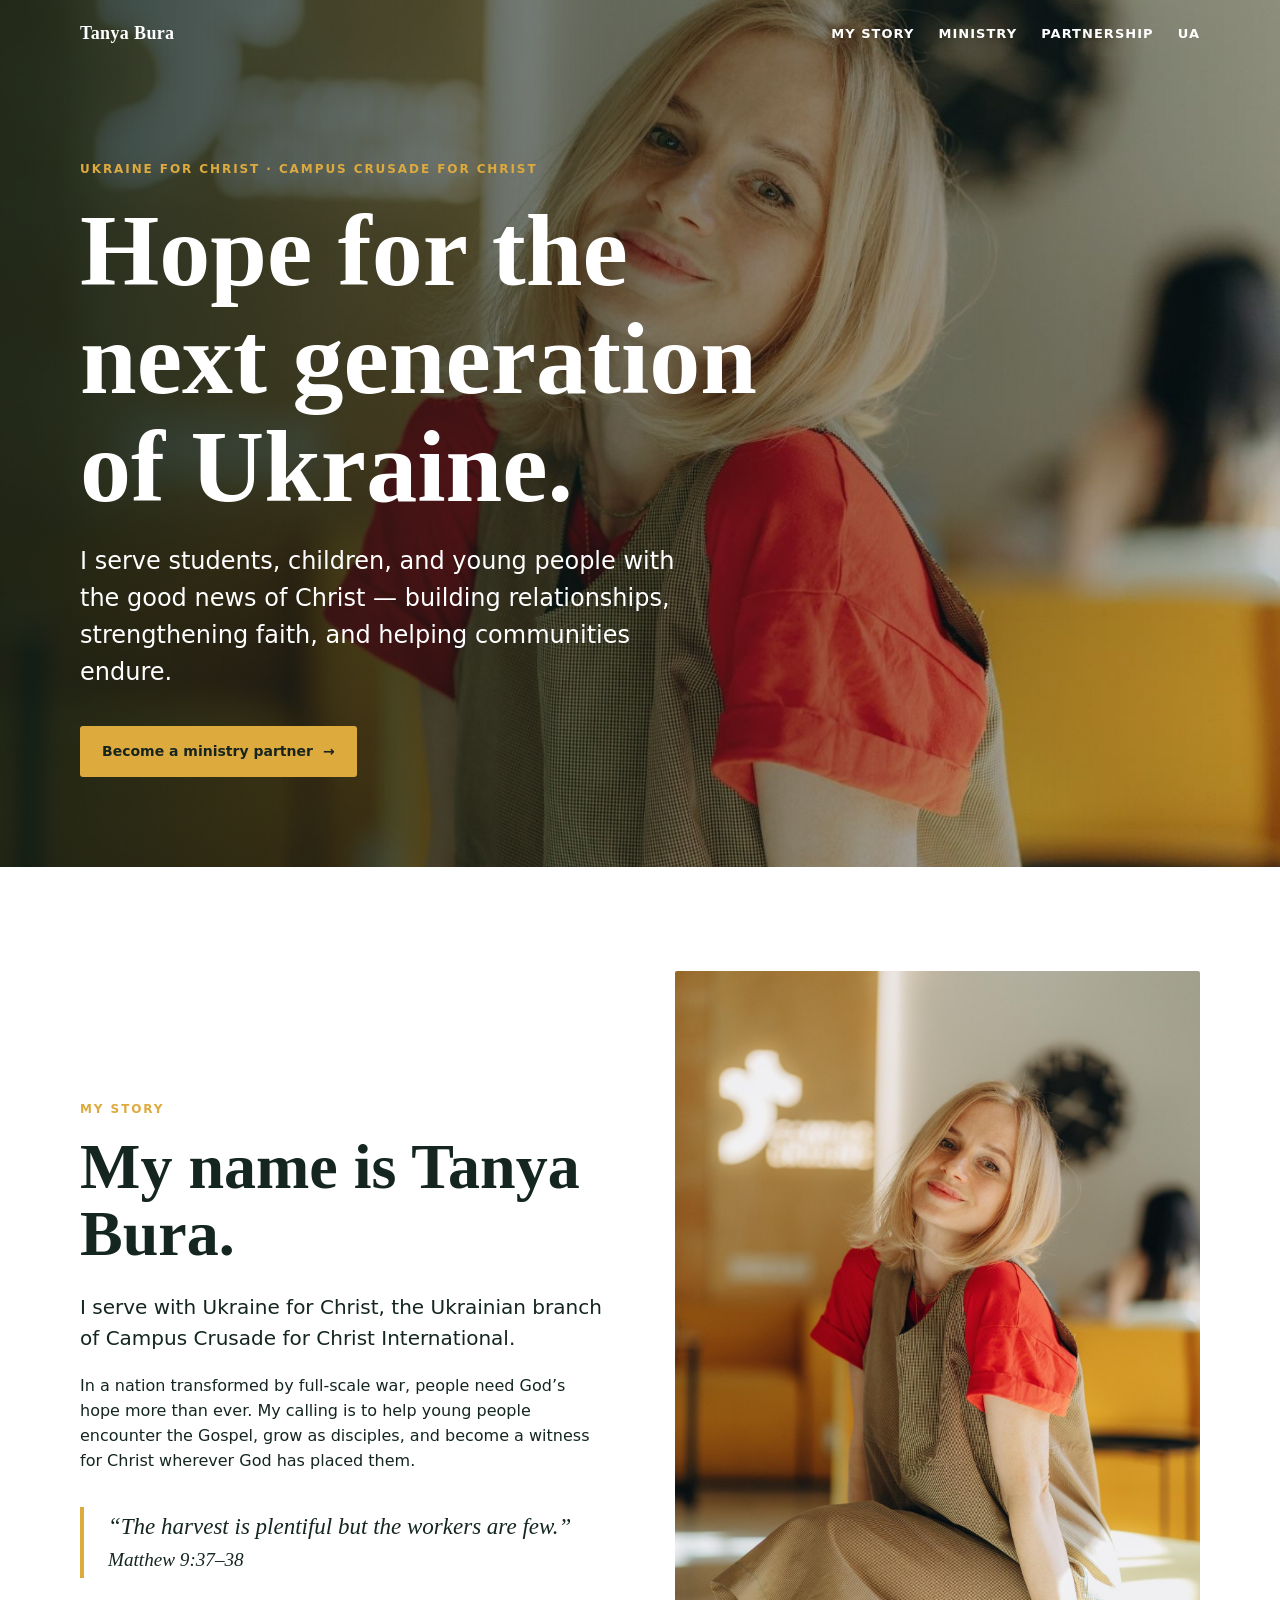
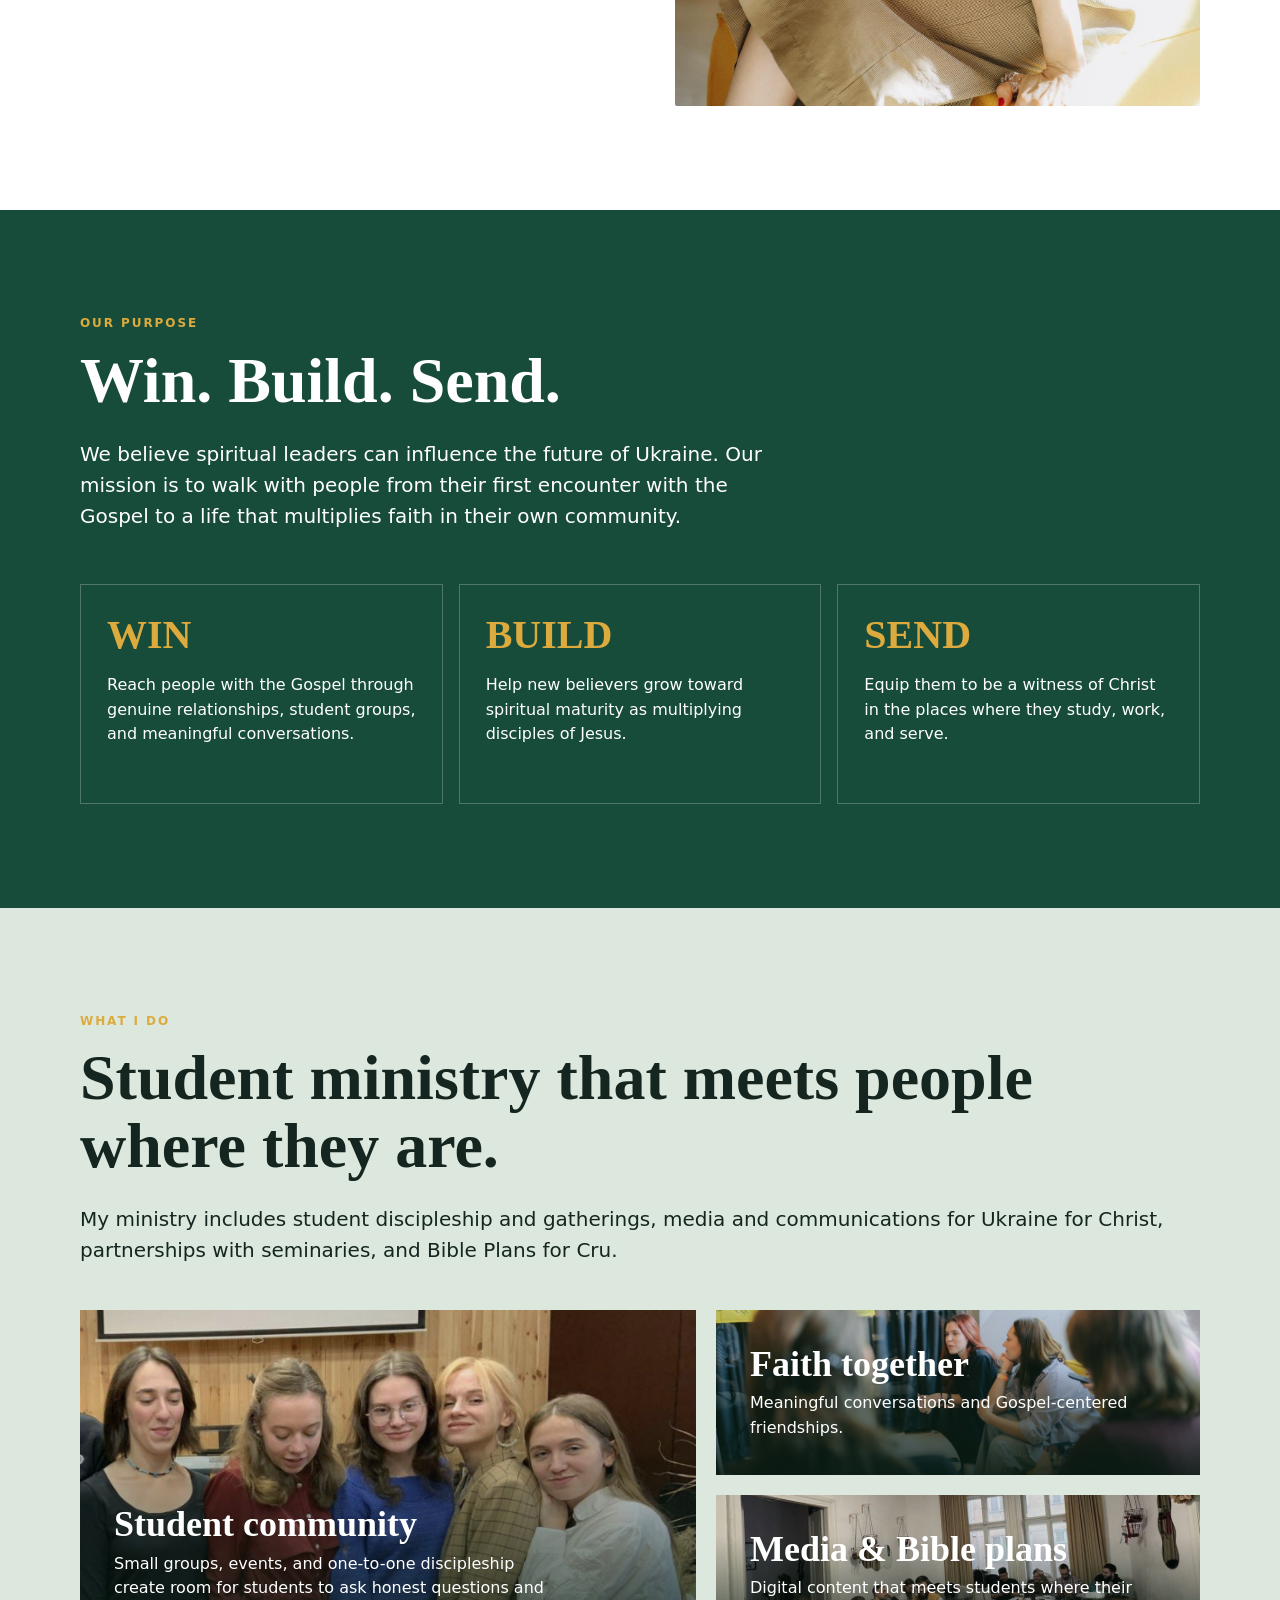
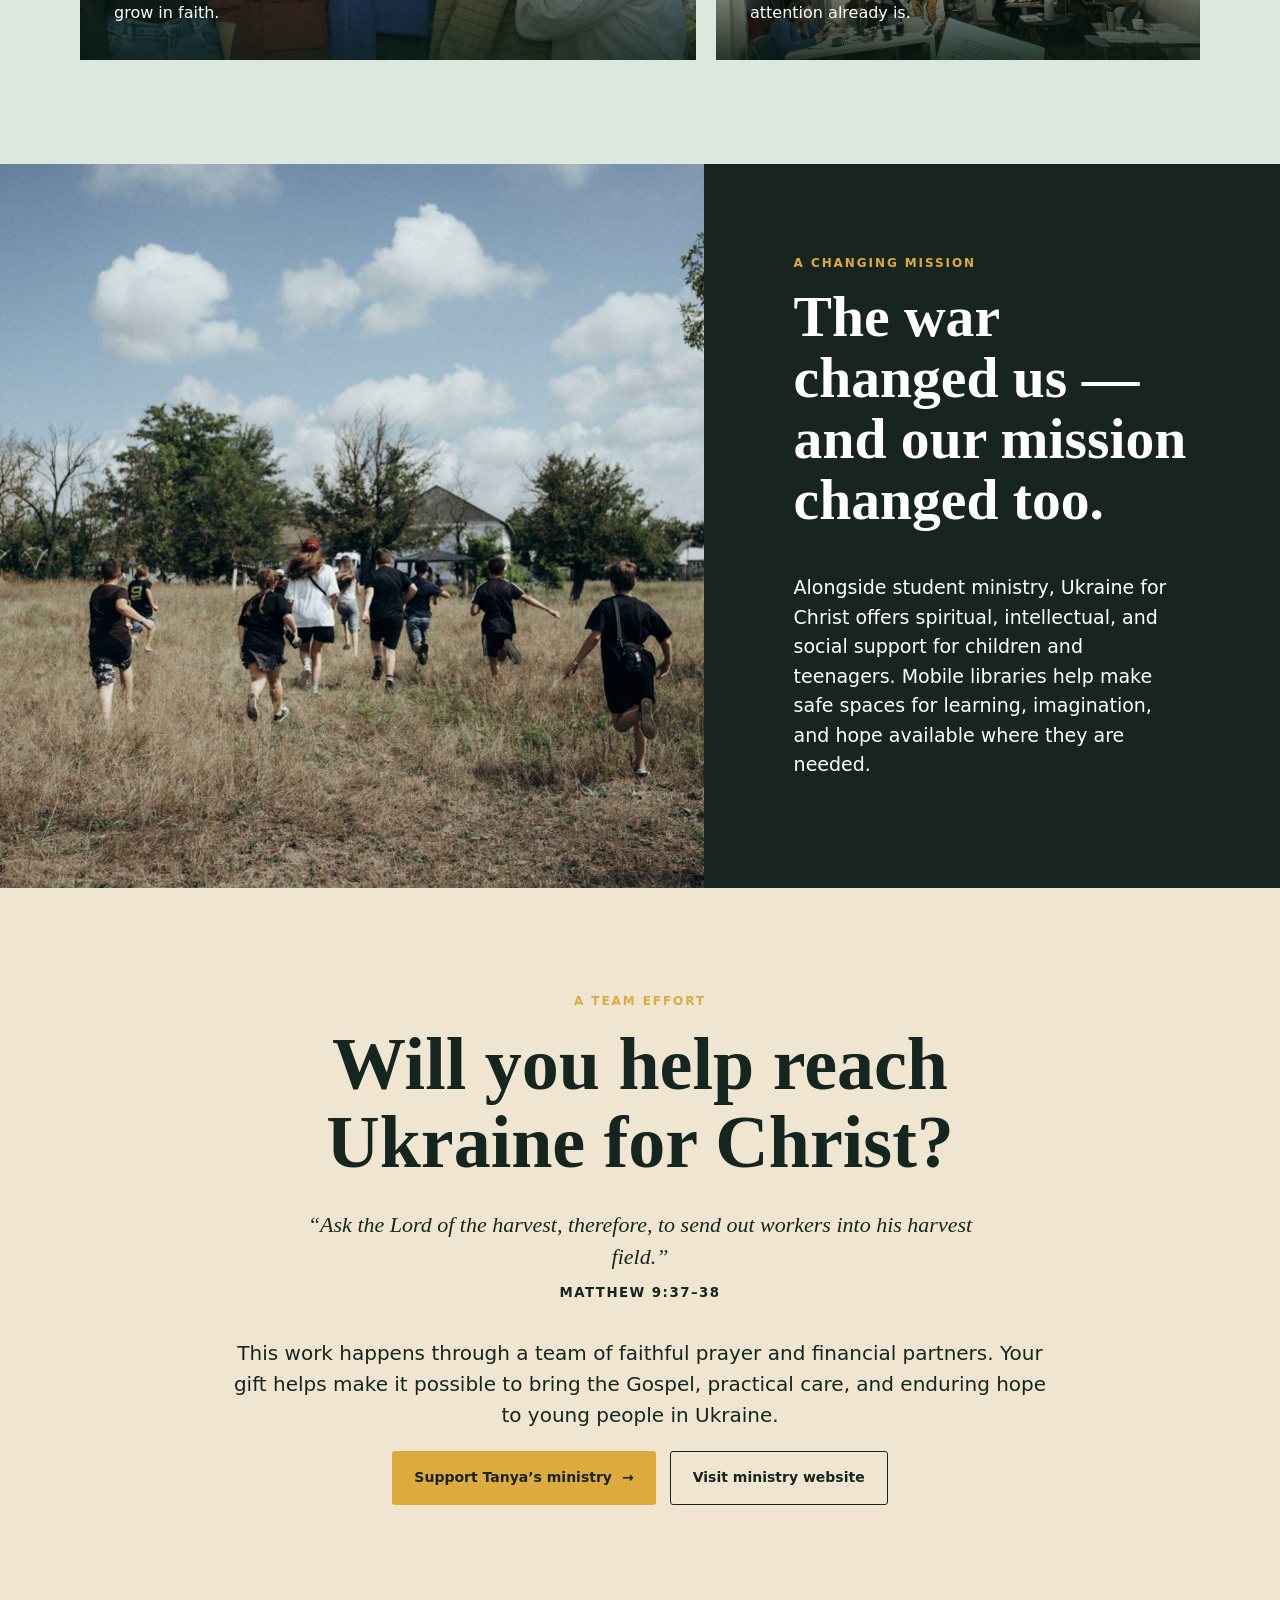
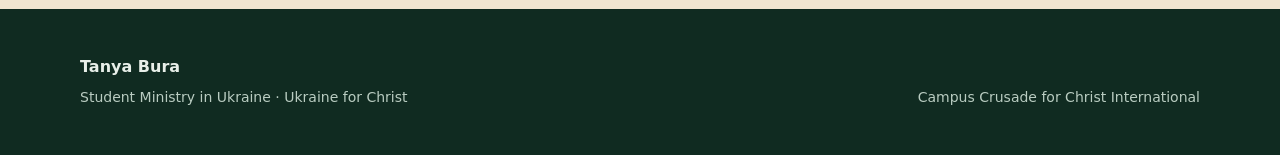
==== tanya-bura-support.html @ 04dde5a3 "Publish Tanya Bura ministry support page" ====
<!doctype html>
<html lang="en">
<head>
  <meta charset="utf-8">
  <meta name="viewport" content="width=device-width, initial-scale=1">
  <meta name="description" content="Support Tanya Bura and student ministry in Ukraine.">
  <title>Tanya Bura | Student Ministry in Ukraine</title>
  <style>
    :root { --ink:#14261f; --paper:#f8f6f0; --forest:#174c3a; --sage:#dce8dd; --gold:#ddaa3e; --warm:#f0e5d0; }
    * { box-sizing:border-box; } html { scroll-behavior:smooth; } body { margin:0; color:var(--ink); background:var(--paper); font-family:Inter, ui-sans-serif,system-ui,-apple-system,BlinkMacSystemFont,"Segoe UI",sans-serif; line-height:1.55; }
    a { color:inherit; } .wrap { width:min(1120px, calc(100% - 40px)); margin:auto; }
    nav { position:absolute; z-index:2; inset:0 0 auto; color:white; padding:24px 0; } nav .wrap { display:flex; justify-content:space-between; align-items:center; gap:24px; } .brand { font:700 18px/1.1 Georgia,serif; letter-spacing:.02em; text-decoration:none; } nav ul { display:flex; list-style:none; gap:24px; margin:0; padding:0; font-size:13px; font-weight:700; letter-spacing:.08em; } nav a { text-decoration:none; }
    .hero { min-height:720px; color:white; display:grid; align-items:end; position:relative; overflow:hidden; background:#173e31; } .hero:before { content:""; position:absolute; inset:0; background:linear-gradient(90deg,rgba(10,28,21,.82) 3%,rgba(10,28,21,.45) 53%,rgba(10,28,21,.12)),url('portrait.jpg') 69% 30%/cover no-repeat; transform:scale(1.02); } .hero .wrap { position:relative; padding:160px 0 90px; max-width:1120px; width:min(1120px, calc(100% - 40px)); } .eyebrow { color:var(--gold); font-size:12px; font-weight:800; letter-spacing:.16em; text-transform:uppercase; } h1,h2,h3 { font-family:Georgia,"Times New Roman",serif; line-height:1.06; margin:0; } h1 { font-size:clamp(54px,8vw,102px); max-width:760px; margin:18px 0 22px; } .hero p { font-size:clamp(18px,2vw,24px); max-width:600px; margin:0 0 34px; } .button { display:inline-flex; align-items:center; gap:10px; background:var(--gold); color:#18251f; padding:15px 22px; text-decoration:none; font-size:14px; font-weight:800; border-radius:3px; transition:.2s; } .button:hover { background:#f3c45b; transform:translateY(-2px); }
    section { padding:104px 0; } .intro { background:#fff; } .two-col { display:grid; grid-template-columns:1fr 1fr; gap:70px; align-items:center; } h2 { font-size:clamp(39px,5vw,64px); margin:14px 0 24px; } .lead { font-size:20px; } .portrait { width:100%; min-height:480px; object-fit:cover; object-position:center; border-radius:2px; } .quote { border-left:4px solid var(--gold); padding:4px 0 4px 24px; margin-top:34px; font:italic 23px/1.35 Georgia,serif; }
    .vision { color:white; background:var(--forest); } .vision .intro-copy { max-width:720px; font-size:20px; margin-bottom:52px; } .cards { display:grid; grid-template-columns:repeat(3,1fr); gap:16px; } .card { border:1px solid rgba(255,255,255,.24); padding:30px 26px; min-height:220px; } .card b { display:block; color:var(--gold); font:700 40px/1 Georgia,serif; margin-bottom:18px; } .card p { margin:0; }
    .ministry { background:var(--sage); } .tiles { display:grid; grid-template-columns:1.12fr .88fr; gap:20px; margin-top:44px; } .tile { position:relative; min-height:350px; overflow:hidden; background:#274e40; color:white; padding:34px; display:flex; align-items:end; } .tile:before { content:""; position:absolute; inset:0; background:linear-gradient(0deg,rgba(8,27,19,.83),rgba(8,27,19,.05) 75%),var(--photo) center/cover; transition:transform .45s; } .tile:hover:before { transform:scale(1.04); } .tile > div { position:relative; } .tile h3 { font-size:36px; margin-bottom:8px; } .tile p { margin:0; max-width:430px; } .tile.small { min-height:165px; } .side-tiles { display:grid; gap:20px; }
    .war { padding:0; background:#18251f; color:white; } .war-grid { display:grid; grid-template-columns:1.1fr .9fr; } .war img { width:100%; height:100%; min-height:450px; object-fit:cover; } .war .copy { padding:clamp(44px,7vw,104px); display:flex; flex-direction:column; justify-content:center; } .war h2 { font-size:clamp(36px,4.5vw,62px); } .war p { font-size:19px; }
    .partner { background:var(--warm); text-align:center; } .partner .content { max-width:820px; margin:auto; } .partner h2 { font-size:clamp(46px,6vw,74px); } .partner .verse { font:italic 22px/1.45 Georgia,serif; margin:28px auto 10px; max-width:710px; } .partner small { display:block; text-transform:uppercase; font-weight:800; letter-spacing:.11em; margin-bottom:34px; } .link-row { display:flex; gap:14px; justify-content:center; flex-wrap:wrap; } .button.outline { background:transparent; border:1px solid var(--ink); }
    footer { background:#102b21; color:#e8efe9; padding:46px 0; } footer .wrap { display:flex; justify-content:space-between; gap:20px; align-items:end; } footer p { margin:8px 0 0; font-size:14px; color:#b9ccc1; } footer a { color:white; }
    @media (max-width:760px) { nav ul { display:none; } .hero { min-height:670px; } .hero:before { background:linear-gradient(0deg,rgba(10,28,21,.88) 0%,rgba(10,28,21,.1) 75%),url('portrait.jpg') 65% 15%/cover; } .two-col,.war-grid { grid-template-columns:1fr; gap:36px; } .two-col .portrait { min-height:360px; order:-1; } .cards,.tiles { grid-template-columns:1fr; } .side-tiles { grid-template-columns:1fr 1fr; } section { padding:70px 0; } .war .copy { padding:70px 20px; } .war img { min-height:290px; } footer .wrap { display:block; } }
  </style>
</head>
<body>
  <nav><div class="wrap"><a class="brand" href="#top">Tanya Bura</a><ul><li><a href="#story">MY STORY</a></li><li><a href="#ministry">MINISTRY</a></li><li><a href="#partnership">PARTNERSHIP</a></li><li><a id="lang-toggle" href="?lang=uk">UA</a></li></ul></div></nav>
  <main id="top">
    <header class="hero"><div class="wrap"><div class="eyebrow">Ukraine for Christ · Campus Crusade for Christ</div><h1>Hope for the next generation of Ukraine.</h1><p>I serve students, children, and young people with the good news of Christ — building relationships, strengthening faith, and helping communities endure.</p><a class="button" href="#partnership">Become a ministry partner <span aria-hidden="true">→</span></a></div></header>

    <section class="intro" id="story"><div class="wrap two-col"><div><div class="eyebrow">My story</div><h2>My name is Tanya Bura.</h2><p class="lead">I serve with Ukraine for Christ, the Ukrainian branch of Campus Crusade for Christ International.</p><p>In a nation transformed by full-scale war, people need God’s hope more than ever. My calling is to help young people encounter the Gospel, grow as disciples, and become a witness for Christ wherever God has placed them.</p><div class="quote">“The harvest is plentiful but the workers are few.”<br><small>Matthew 9:37–38</small></div></div><img class="portrait" src="portrait.jpg" alt="Tanya Bura"></div></section>

    <section class="vision"><div class="wrap"><div class="eyebrow">Our purpose</div><h2>Win. Build. Send.</h2><p class="intro-copy">We believe spiritual leaders can influence the future of Ukraine. Our mission is to walk with people from their first encounter with the Gospel to a life that multiplies faith in their own community.</p><div class="cards"><article class="card"><b>WIN</b><p>Reach people with the Gospel through genuine relationships, student groups, and meaningful conversations.</p></article><article class="card"><b>BUILD</b><p>Help new believers grow toward spiritual maturity as multiplying disciples of Jesus.</p></article><article class="card"><b>SEND</b><p>Equip them to be a witness of Christ in the places where they study, work, and serve.</p></article></div></div></section>

    <section class="ministry" id="ministry"><div class="wrap"><div class="eyebrow">What I do</div><h2>Student ministry that meets people where they are.</h2><p class="lead">My ministry includes student discipleship and gatherings, media and communications for Ukraine for Christ, partnerships with seminaries, and Bible Plans for Cru.</p><div class="tiles"><article class="tile" style="--photo:url('students.jpg')"><div><h3>Student community</h3><p>Small groups, events, and one-to-one discipleship create room for students to ask honest questions and grow in faith.</p></div></article><div class="side-tiles"><article class="tile small" style="--photo:url('groups.jpg')"><div><h3>Faith together</h3><p>Meaningful conversations and Gospel-centered friendships.</p></div></article><article class="tile small" style="--photo:url('media.jpg')"><div><h3>Media &amp; Bible plans</h3><p>Digital content that meets students where their attention already is.</p></div></article></div></div></div></section>

    <section class="war"><div class="war-grid"><img src="children.jpg" alt="Children taking part in a ministry activity"><div class="copy"><div class="eyebrow">A changing mission</div><h2>The war changed us — and our mission changed too.</h2><p>Alongside student ministry, Ukraine for Christ offers spiritual, intellectual, and social support for children and teenagers. Mobile libraries help make safe spaces for learning, imagination, and hope available where they are needed.</p></div></div></section>

    <section class="partner" id="partnership"><div class="wrap content"><div class="eyebrow">A team effort</div><h2>Will you help reach Ukraine for Christ?</h2><p class="verse">“Ask the Lord of the harvest, therefore, to send out workers into his harvest field.”</p><small>Matthew 9:37–38</small><p class="lead">This work happens through a team of faithful prayer and financial partners. Your gift helps make it possible to bring the Gospel, practical care, and enduring hope to young people in Ukraine.</p><div class="link-row"><a class="button" href="https://give.cru.org/0894319" target="_blank" rel="noopener">Support Tanya’s ministry <span aria-hidden="true">→</span></a><a class="button outline" href="https://sites.google.com/view/tb-student-ministry" target="_blank" rel="noopener">Visit ministry website</a></div></div></section>
  </main>
  <footer><div class="wrap"><div><strong>Tanya Bura</strong><p>Student Ministry in Ukraine · Ukraine for Christ</p></div><p>Campus Crusade for Christ International</p></div></footer>
  <script>
    (() => {
      if (new URLSearchParams(location.search).get('lang') !== 'uk') return;
      document.documentElement.lang = 'uk';
      document.title = 'Таня Бура | Студентське служіння в Україні';
      document.querySelector('meta[name="description"]').content = 'Підтримайте служіння Тані Бури серед студентів в Україні.';
      document.getElementById('lang-toggle').textContent = 'EN';
      document.getElementById('lang-toggle').href = location.pathname;
      const t = new Map([
        ['MY STORY','МІЙ ШЛЯХ'], ['MINISTRY','СЛУЖІННЯ'], ['PARTNERSHIP','ПАРТНЕРСТВО'],
        ['UKRAINE FOR CHRIST · CAMPUS CRUSADE FOR CHRIST','УКРАЇНА ДЛЯ ХРИСТА · CAMPUS CRUSADE FOR CHRIST'],
        ['Hope for the next generation of Ukraine.','Надія для нового покоління України.'],
        ['I serve students, children, and young people with the good news of Christ — building relationships, strengthening faith, and helping communities endure.','Я служу студентам, дітям і молоді, несучи Добру Новину Христа — будую стосунки, зміцнюю віру та допомагаю громадам вистояти.'],
        ['Become a ministry partner','Стати партнером служіння'], ['My name is Tanya Bura.','Мене звати Таня Бура.'],
        ['I serve with Ukraine for Christ, the Ukrainian branch of Campus Crusade for Christ International.','Я служу в місії «Україна для Христа» — українському представництві Campus Crusade for Christ International.'],
        ['In a nation transformed by full-scale war, people need God’s hope more than ever. My calling is to help young people encounter the Gospel, grow as disciples, and become a witness for Christ wherever God has placed them.','У країні, яку змінила повномасштабна війна, люди як ніколи потребують Божої надії. Моє покликання — допомагати молодим людям зустрітися з Євангелієм, зростати як учням Христа й бути Його свідками там, куди їх поставив Бог.'],
        ['“The harvest is plentiful but the workers are few.”','«Жниво справді велике, а робітників мало».'], ['Matthew 9:37–38','Матвія 9:37–38'],
        ['Our purpose','НАША МЕТА'], ['Win. Build. Send.','Завойовувати. Будувати. Посилати.'],
        ['We believe spiritual leaders can influence the future of Ukraine. Our mission is to walk with people from their first encounter with the Gospel to a life that multiplies faith in their own community.','Ми віримо, що духовні лідери здатні впливати на майбутнє України. Наша місія — іти поруч із людьми від їхньої першої зустрічі з Євангелієм до життя, що примножує віру у власній спільноті.'],
        ['Reach people with the Gospel through genuine relationships, student groups, and meaningful conversations.','Доносити Євангеліє через щирі стосунки, студентські групи та важливі розмови.'],
        ['Help new believers grow toward spiritual maturity as multiplying disciples of Jesus.','Допомагати новим віруючим зростати до духовної зрілості як учням Ісуса, які примножують учнів.'],
        ['Equip them to be a witness of Christ in the places where they study, work, and serve.','Споряджати їх бути свідками Христа там, де вони навчаються, працюють і служать.'],
        ['What I do','ЩО Я РОБЛЮ'], ['Student ministry that meets people where they are.','Студентське служіння, що йде назустріч людям там, де вони є.'],
        ['My ministry includes student discipleship and gatherings, media and communications for Ukraine for Christ, partnerships with seminaries, and Bible Plans for Cru.','Моє служіння охоплює учнівство та зустрічі зі студентами, медіа й комунікації для «України для Христа», партнерство із семінаріями та біблійні плани Cru.'],
        ['Student community','Студентська спільнота'], ['Small groups, events, and one-to-one discipleship create room for students to ask honest questions and grow in faith.','Малі групи, події та особисте учнівство дають студентам простір ставити чесні запитання й зростати у вірі.'],
        ['Faith together','Віра разом'], ['Meaningful conversations and Gospel-centered friendships.','Змістовні розмови й дружба, в центрі якої Євангеліє.'],
        ['Media & Bible plans','Медіа та біблійні плани'], ['Digital content that meets students where their attention already is.','Цифровий контент, який зустрічає студентів там, де вже є їхня увага.'],
        ['A changing mission','МІСІЯ, ЯКА ЗМІНЮЄТЬСЯ'], ['The war changed us — and our mission changed too.','Війна змінила нас — і змінила нашу місію.'],
        ['Alongside student ministry, Ukraine for Christ offers spiritual, intellectual, and social support for children and teenagers. Mobile libraries help make safe spaces for learning, imagination, and hope available where they are needed.','Поряд зі студентським служінням «Україна для Христа» надає духовну, інтелектуальну й соціальну підтримку дітям та підліткам. Мобільні бібліотеки створюють безпечний простір для навчання, уяви й надії там, де він найбільше потрібен.'],
        ['A team effort','СПІЛЬНА СПРАВА'], ['Will you help reach Ukraine for Christ?','Чи допоможете ви досягати України для Христа?'],
        ['“Ask the Lord of the harvest, therefore, to send out workers into his harvest field.”','«Тож благайте Господаря жнива, щоб на жниво Своє Він робітників вислав».'], ['MATTHEW 9:37–38','МАТВІЯ 9:37–38'],
        ['This work happens through a team of faithful prayer and financial partners. Your gift helps make it possible to bring the Gospel, practical care, and enduring hope to young people in Ukraine.','Це служіння можливе завдяки команді вірних молитовних та фінансових партнерів. Ваша пожертва допомагає нести Євангеліє, практичну турботу й незгасну надію молодим людям в Україні.'],
        ['Support Tanya’s ministry','Підтримати служіння Тані'], ['Visit ministry website','Відвідати сайт служіння'],
        ['Student Ministry in Ukraine · Ukraine for Christ','Студентське служіння в Україні · Україна для Христа']
      ]);
      const walker = document.createTreeWalker(document.body, NodeFilter.SHOW_TEXT);
      const nodes = []; while (walker.nextNode()) nodes.push(walker.currentNode);
      nodes.forEach(node => { const value = node.nodeValue.trim(); if (t.has(value)) node.nodeValue = node.nodeValue.replace(value, t.get(value)); });
      document.querySelectorAll('img[alt="Tanya Bura"]').forEach(img => img.alt = 'Таня Бура');
      document.querySelectorAll('img[alt="Children taking part in a ministry activity"]').forEach(img => img.alt = 'Діти беруть участь у служінні');
    })();
  </script>
</body>
</html>
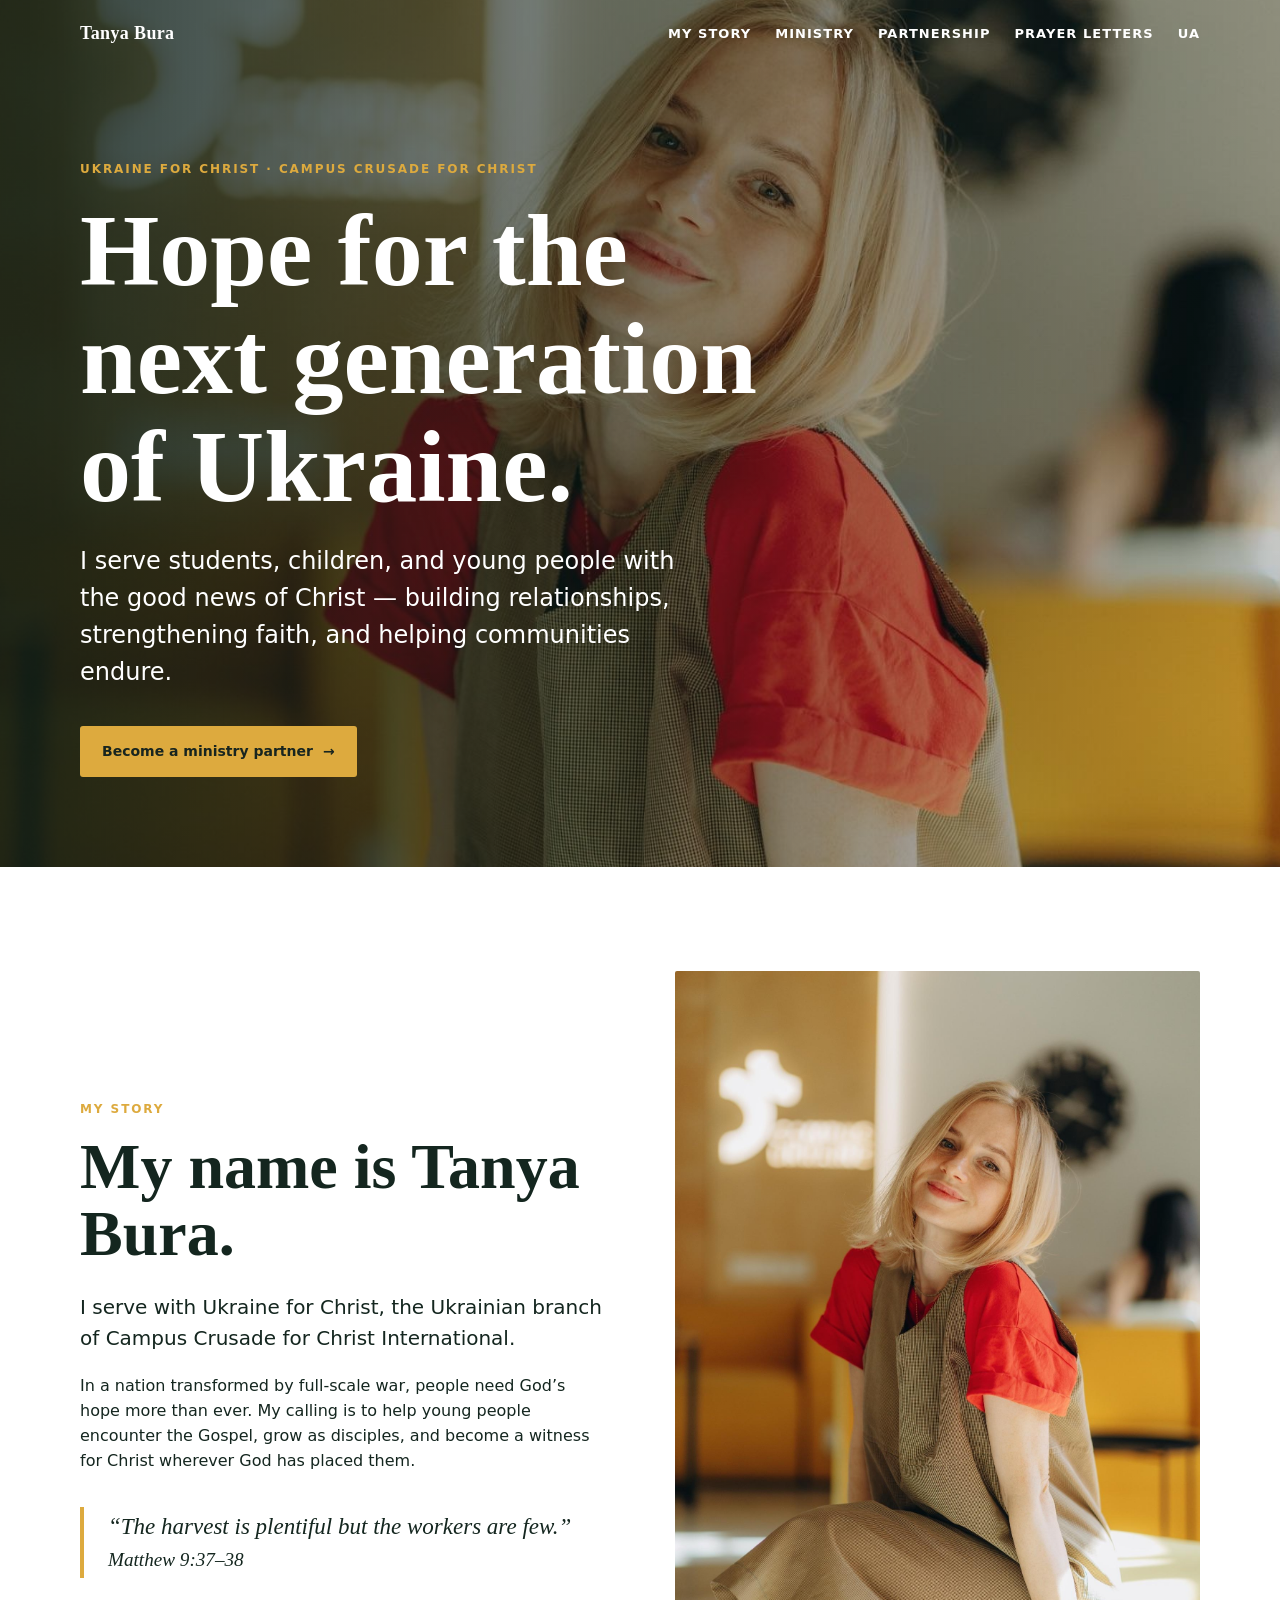
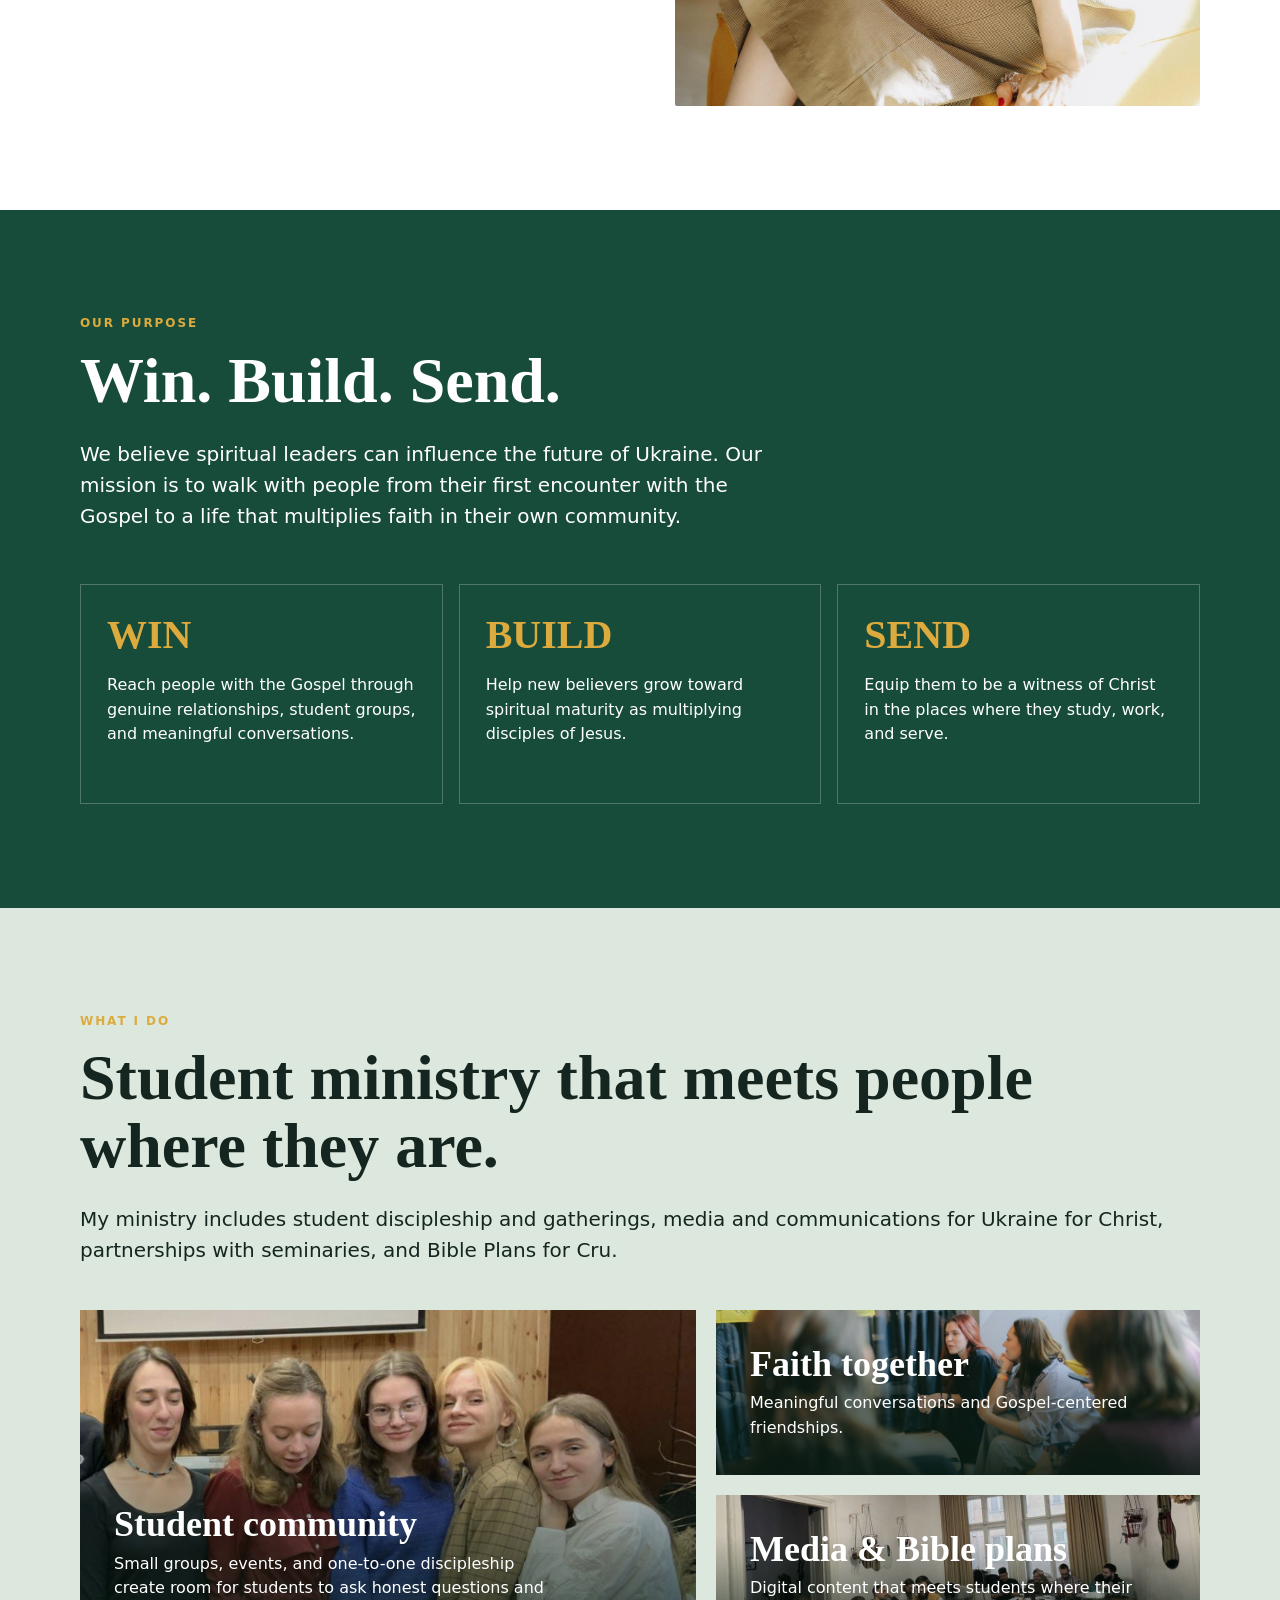
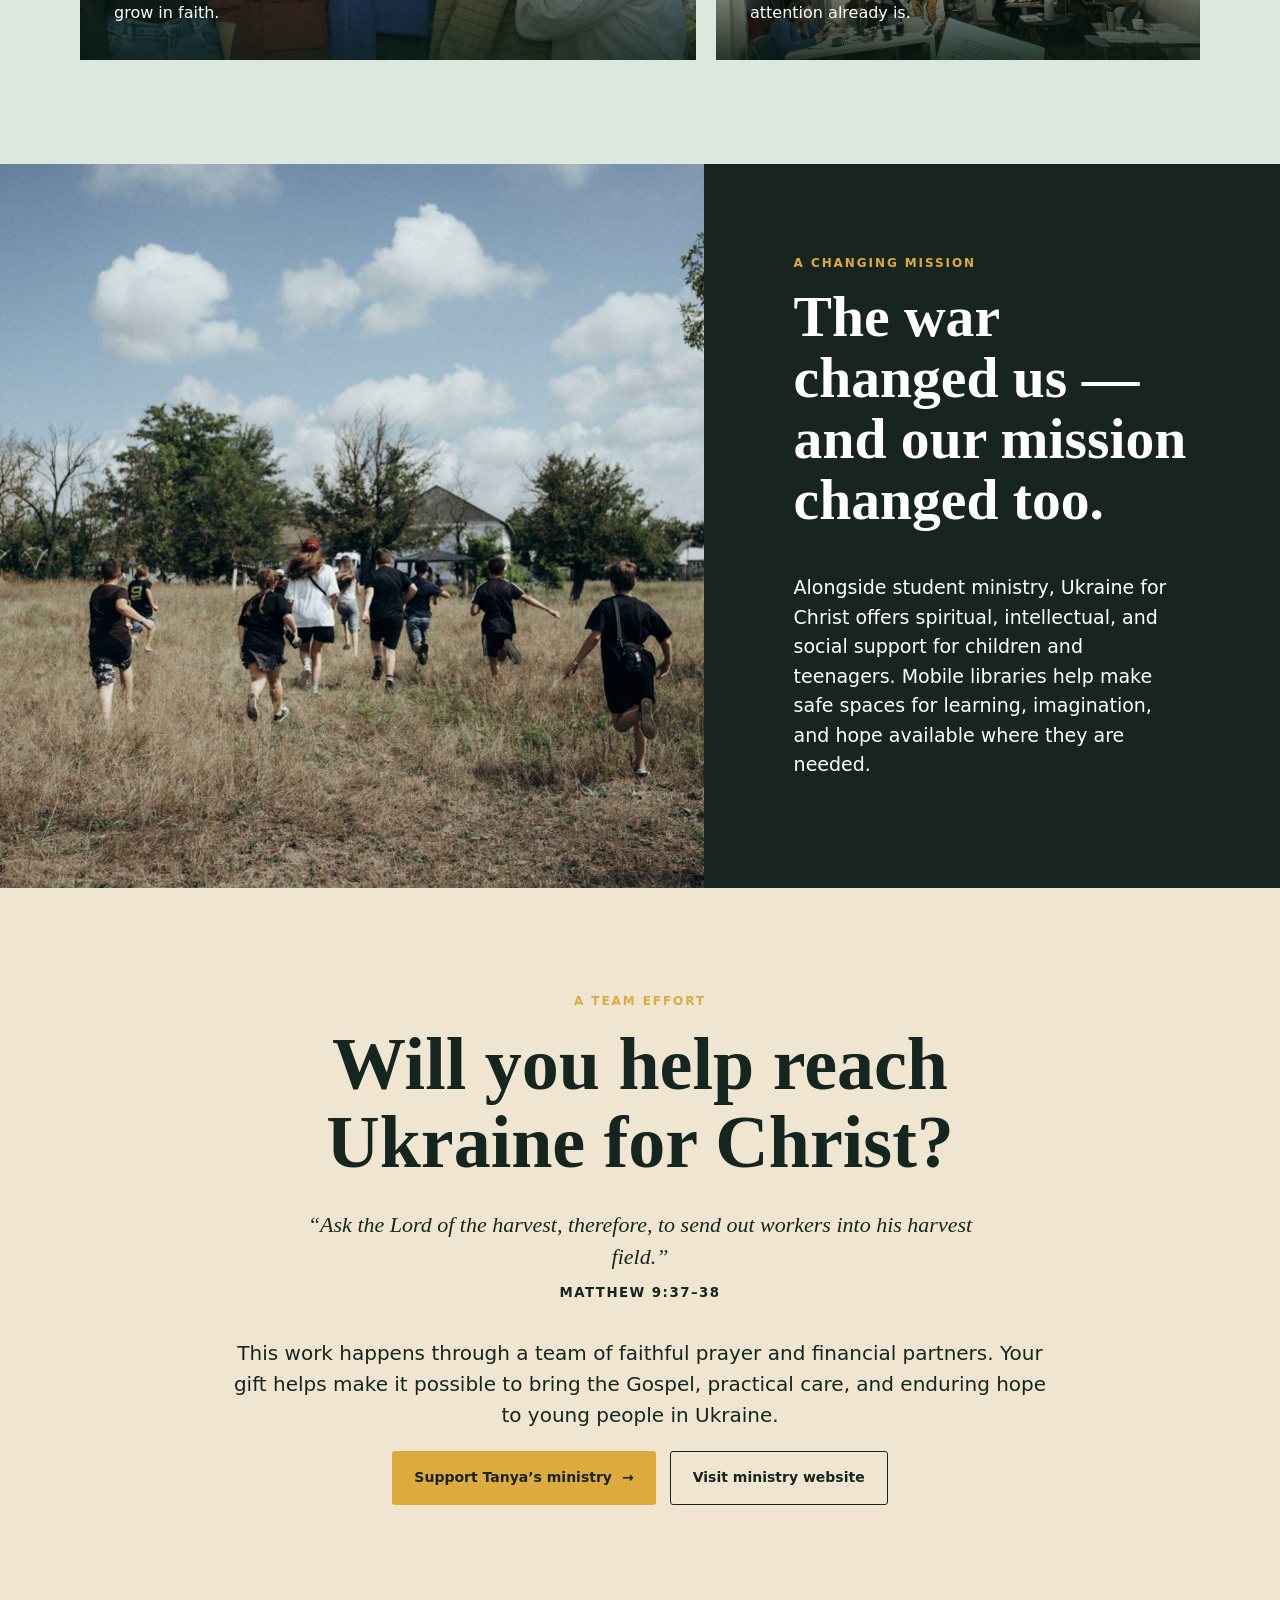
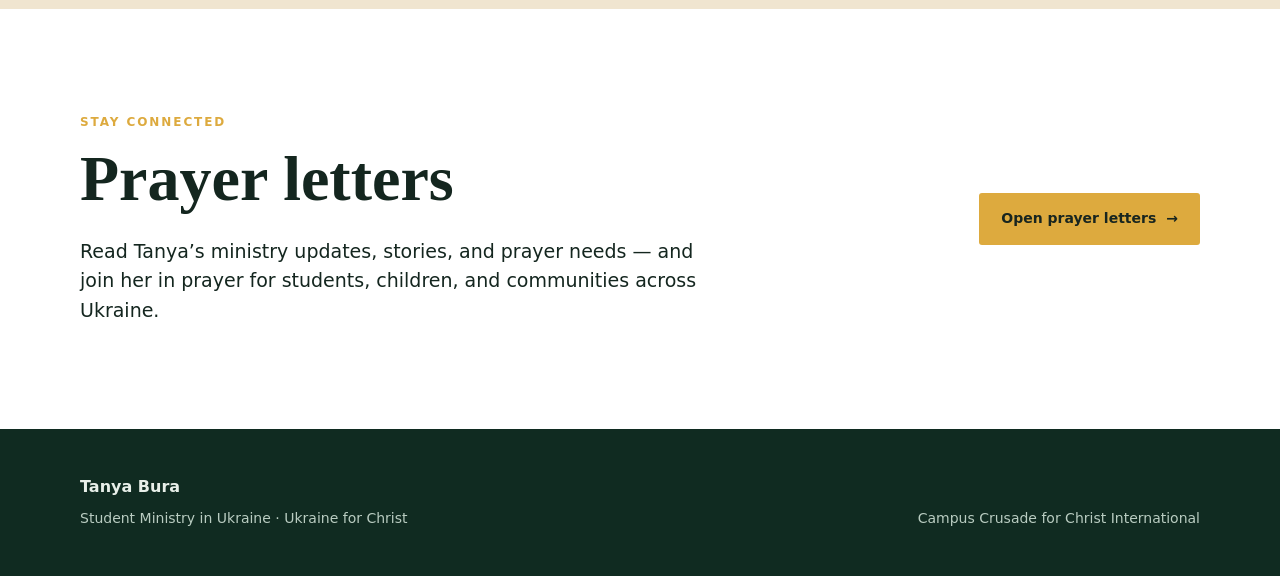
==== commit 9fe705c2: "Add prayer letters section" ====
--- a/tanya-bura-support.html
+++ b/tanya-bura-support.html
@@ -16,12 +16,13 @@
     .ministry { background:var(--sage); } .tiles { display:grid; grid-template-columns:1.12fr .88fr; gap:20px; margin-top:44px; } .tile { position:relative; min-height:350px; overflow:hidden; background:#274e40; color:white; padding:34px; display:flex; align-items:end; } .tile:before { content:""; position:absolute; inset:0; background:linear-gradient(0deg,rgba(8,27,19,.83),rgba(8,27,19,.05) 75%),var(--photo) center/cover; transition:transform .45s; } .tile:hover:before { transform:scale(1.04); } .tile > div { position:relative; } .tile h3 { font-size:36px; margin-bottom:8px; } .tile p { margin:0; max-width:430px; } .tile.small { min-height:165px; } .side-tiles { display:grid; gap:20px; }
     .war { padding:0; background:#18251f; color:white; } .war-grid { display:grid; grid-template-columns:1.1fr .9fr; } .war img { width:100%; height:100%; min-height:450px; object-fit:cover; } .war .copy { padding:clamp(44px,7vw,104px); display:flex; flex-direction:column; justify-content:center; } .war h2 { font-size:clamp(36px,4.5vw,62px); } .war p { font-size:19px; }
     .partner { background:var(--warm); text-align:center; } .partner .content { max-width:820px; margin:auto; } .partner h2 { font-size:clamp(46px,6vw,74px); } .partner .verse { font:italic 22px/1.45 Georgia,serif; margin:28px auto 10px; max-width:710px; } .partner small { display:block; text-transform:uppercase; font-weight:800; letter-spacing:.11em; margin-bottom:34px; } .link-row { display:flex; gap:14px; justify-content:center; flex-wrap:wrap; } .button.outline { background:transparent; border:1px solid var(--ink); }
+    .letters { background:#fff; } .letters .wrap { display:grid; grid-template-columns:1fr auto; gap:48px; align-items:center; } .letters p { max-width:650px; font-size:19px; margin:0; } .letters .button { white-space:nowrap; }
     footer { background:#102b21; color:#e8efe9; padding:46px 0; } footer .wrap { display:flex; justify-content:space-between; gap:20px; align-items:end; } footer p { margin:8px 0 0; font-size:14px; color:#b9ccc1; } footer a { color:white; }
-    @media (max-width:760px) { nav ul { display:none; } .hero { min-height:670px; } .hero:before { background:linear-gradient(0deg,rgba(10,28,21,.88) 0%,rgba(10,28,21,.1) 75%),url('portrait.jpg') 65% 15%/cover; } .two-col,.war-grid { grid-template-columns:1fr; gap:36px; } .two-col .portrait { min-height:360px; order:-1; } .cards,.tiles { grid-template-columns:1fr; } .side-tiles { grid-template-columns:1fr 1fr; } section { padding:70px 0; } .war .copy { padding:70px 20px; } .war img { min-height:290px; } footer .wrap { display:block; } }
+    @media (max-width:760px) { nav ul { display:none; } .hero { min-height:670px; } .hero:before { background:linear-gradient(0deg,rgba(10,28,21,.88) 0%,rgba(10,28,21,.1) 75%),url('portrait.jpg') 65% 15%/cover; } .two-col,.war-grid,.letters .wrap { grid-template-columns:1fr; gap:36px; } .two-col .portrait { min-height:360px; order:-1; } .cards,.tiles { grid-template-columns:1fr; } .side-tiles { grid-template-columns:1fr 1fr; } section { padding:70px 0; } .war .copy { padding:70px 20px; } .war img { min-height:290px; } footer .wrap { display:block; } }
   </style>
 </head>
 <body>
-  <nav><div class="wrap"><a class="brand" href="#top">Tanya Bura</a><ul><li><a href="#story">MY STORY</a></li><li><a href="#ministry">MINISTRY</a></li><li><a href="#partnership">PARTNERSHIP</a></li><li><a id="lang-toggle" href="?lang=uk">UA</a></li></ul></div></nav>
+  <nav><div class="wrap"><a class="brand" href="#top">Tanya Bura</a><ul><li><a href="#story">MY STORY</a></li><li><a href="#ministry">MINISTRY</a></li><li><a href="#partnership">PARTNERSHIP</a></li><li><a href="#newsletters">PRAYER LETTERS</a></li><li><a id="lang-toggle" href="?lang=uk">UA</a></li></ul></div></nav>
   <main id="top">
     <header class="hero"><div class="wrap"><div class="eyebrow">Ukraine for Christ · Campus Crusade for Christ</div><h1>Hope for the next generation of Ukraine.</h1><p>I serve students, children, and young people with the good news of Christ — building relationships, strengthening faith, and helping communities endure.</p><a class="button" href="#partnership">Become a ministry partner <span aria-hidden="true">→</span></a></div></header>
 
@@ -34,6 +35,7 @@
     <section class="war"><div class="war-grid"><img src="children.jpg" alt="Children taking part in a ministry activity"><div class="copy"><div class="eyebrow">A changing mission</div><h2>The war changed us — and our mission changed too.</h2><p>Alongside student ministry, Ukraine for Christ offers spiritual, intellectual, and social support for children and teenagers. Mobile libraries help make safe spaces for learning, imagination, and hope available where they are needed.</p></div></div></section>
 
     <section class="partner" id="partnership"><div class="wrap content"><div class="eyebrow">A team effort</div><h2>Will you help reach Ukraine for Christ?</h2><p class="verse">“Ask the Lord of the harvest, therefore, to send out workers into his harvest field.”</p><small>Matthew 9:37–38</small><p class="lead">This work happens through a team of faithful prayer and financial partners. Your gift helps make it possible to bring the Gospel, practical care, and enduring hope to young people in Ukraine.</p><div class="link-row"><a class="button" href="https://give.cru.org/0894319" target="_blank" rel="noopener">Support Tanya’s ministry <span aria-hidden="true">→</span></a><a class="button outline" href="https://sites.google.com/view/tb-student-ministry" target="_blank" rel="noopener">Visit ministry website</a></div></div></section>
+    <section class="letters" id="newsletters"><div class="wrap"><div><div class="eyebrow">Stay connected</div><h2>Prayer letters</h2><p>Read Tanya’s ministry updates, stories, and prayer needs — and join her in prayer for students, children, and communities across Ukraine.</p></div><a class="button" href="https://us5.campaign-archive.com/home/?u=853ba6e6e47c22d7cbb9c45d5&amp;id=cca7c930b8" target="_blank" rel="noopener">Open prayer letters <span aria-hidden="true">→</span></a></div></section>
   </main>
   <footer><div class="wrap"><div><strong>Tanya Bura</strong><p>Student Ministry in Ukraine · Ukraine for Christ</p></div><p>Campus Crusade for Christ International</p></div></footer>
   <script>
@@ -45,7 +47,7 @@
       document.getElementById('lang-toggle').textContent = 'EN';
       document.getElementById('lang-toggle').href = location.pathname;
       const t = new Map([
-        ['MY STORY','МІЙ ШЛЯХ'], ['MINISTRY','СЛУЖІННЯ'], ['PARTNERSHIP','ПАРТНЕРСТВО'],
+        ['MY STORY','МІЙ ШЛЯХ'], ['MINISTRY','СЛУЖІННЯ'], ['PARTNERSHIP','ПАРТНЕРСТВО'], ['PRAYER LETTERS','МОЛИТОВНІ ЛИСТИ'],
         ['UKRAINE FOR CHRIST · CAMPUS CRUSADE FOR CHRIST','УКРАЇНА ДЛЯ ХРИСТА · CAMPUS CRUSADE FOR CHRIST'],
         ['Hope for the next generation of Ukraine.','Надія для нового покоління України.'],
         ['I serve students, children, and young people with the good news of Christ — building relationships, strengthening faith, and helping communities endure.','Я служу студентам, дітям і молоді, несучи Добру Новину Христа — будую стосунки, зміцнюю віру та допомагаю громадам вистояти.'],
@@ -69,6 +71,7 @@
         ['“Ask the Lord of the harvest, therefore, to send out workers into his harvest field.”','«Тож благайте Господаря жнива, щоб на жниво Своє Він робітників вислав».'], ['MATTHEW 9:37–38','МАТВІЯ 9:37–38'],
         ['This work happens through a team of faithful prayer and financial partners. Your gift helps make it possible to bring the Gospel, practical care, and enduring hope to young people in Ukraine.','Це служіння можливе завдяки команді вірних молитовних та фінансових партнерів. Ваша пожертва допомагає нести Євангеліє, практичну турботу й незгасну надію молодим людям в Україні.'],
         ['Support Tanya’s ministry','Підтримати служіння Тані'], ['Visit ministry website','Відвідати сайт служіння'],
+        ['Stay connected','БУДЬМО НА ЗВ’ЯЗКУ'], ['Prayer letters','Молитовні листи'], ['Read Tanya’s ministry updates, stories, and prayer needs — and join her in prayer for students, children, and communities across Ukraine.','Читайте оновлення служіння Тані, історії та молитовні потреби — і моліться разом із нею за студентів, дітей та громади по всій Україні.'], ['Open prayer letters','Відкрити молитовні листи'],
         ['Student Ministry in Ukraine · Ukraine for Christ','Студентське служіння в Україні · Україна для Христа']
       ]);
       const walker = document.createTreeWalker(document.body, NodeFilter.SHOW_TEXT);
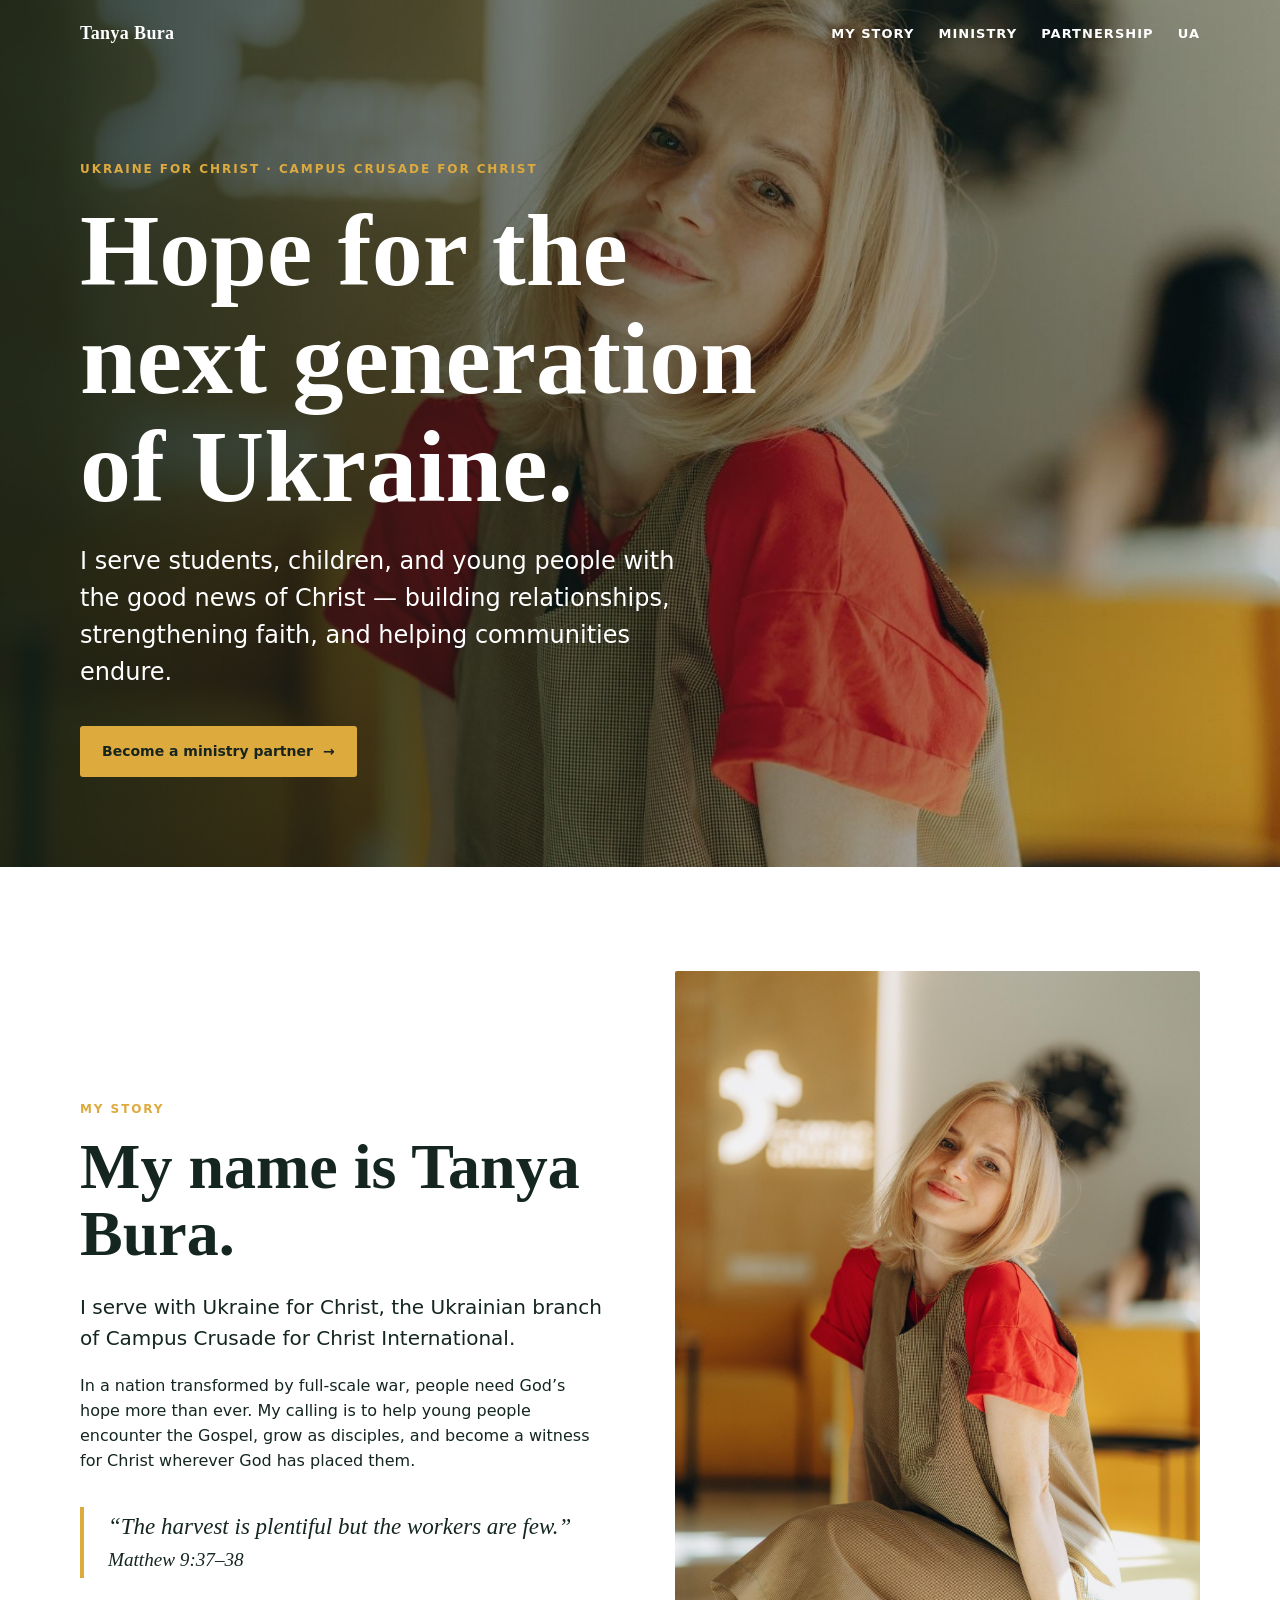
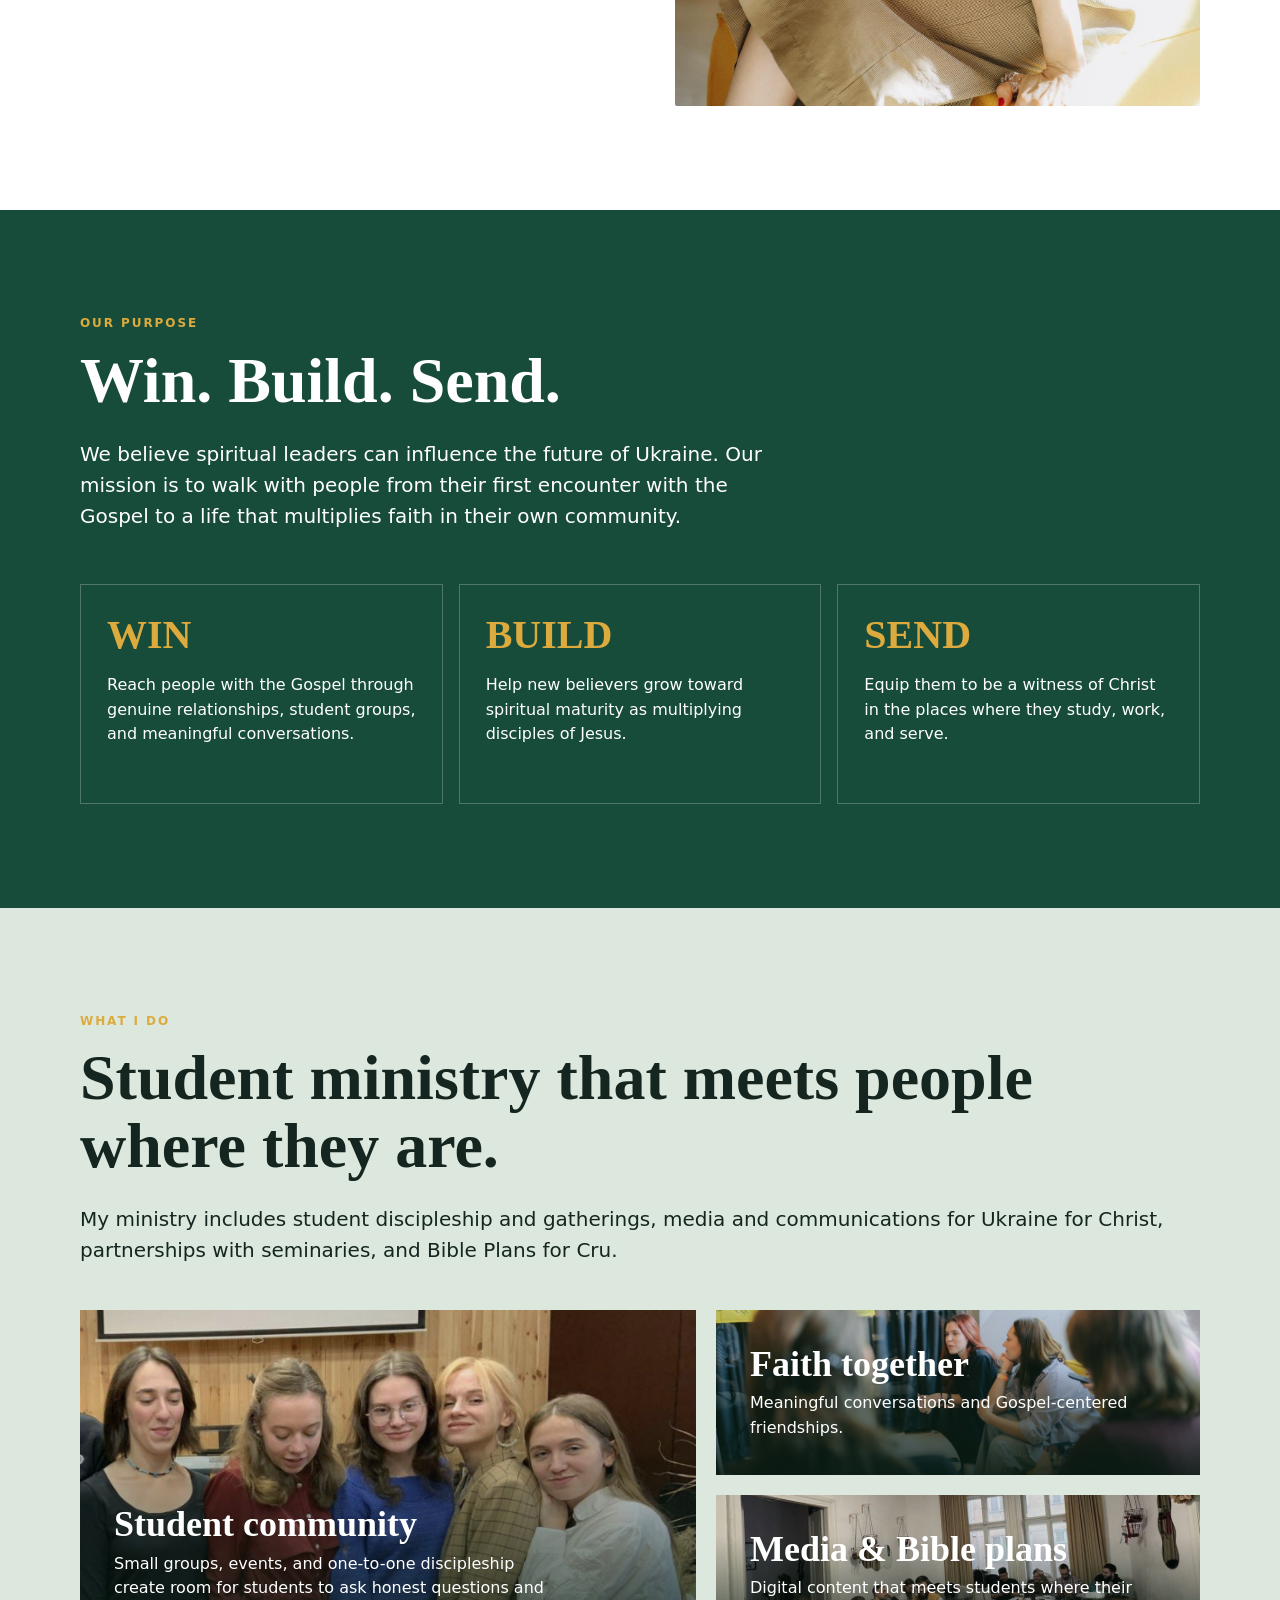
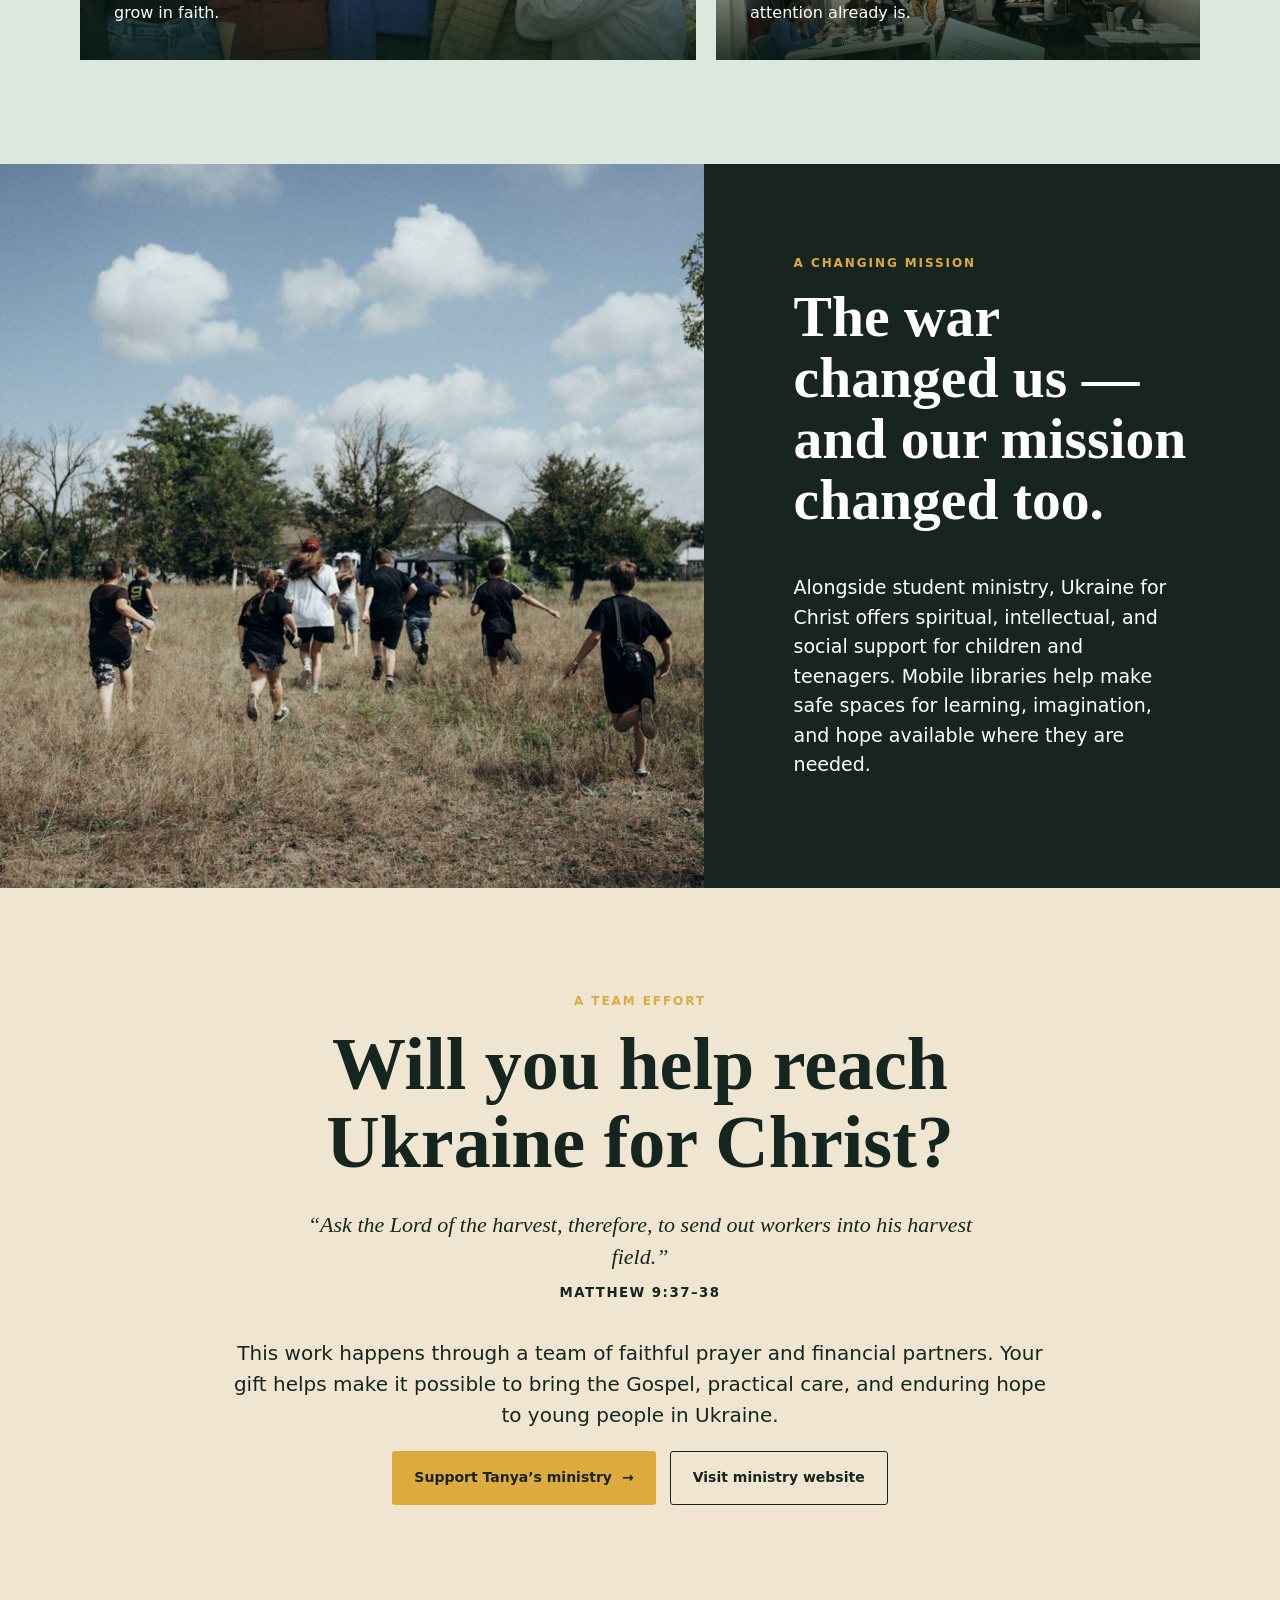
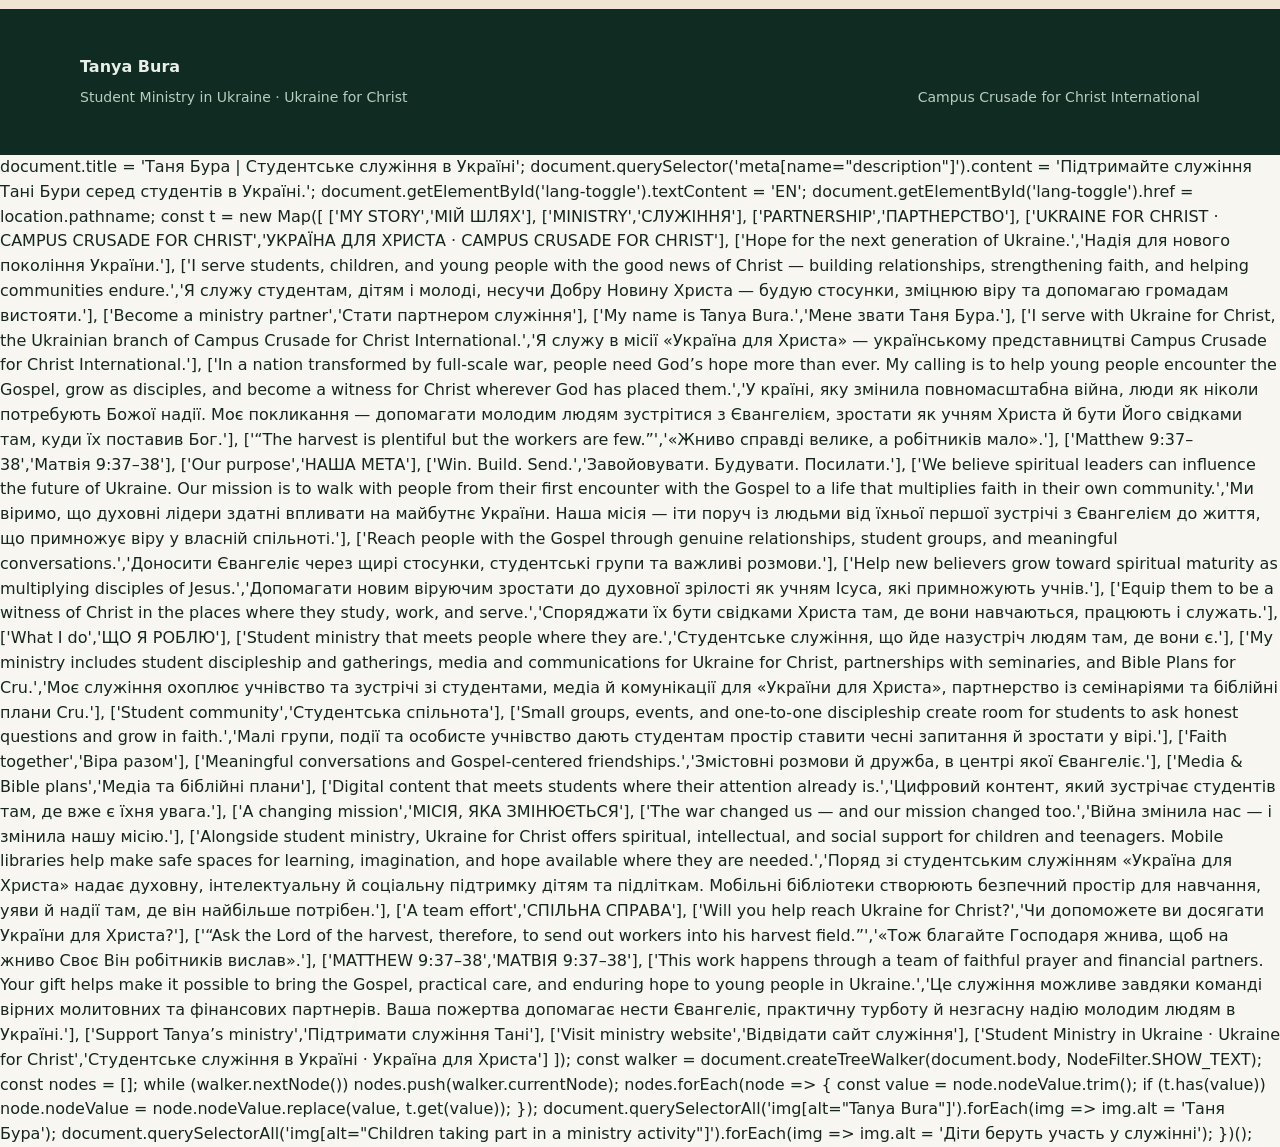
==== commit 8f761f58: "Add Ukrainian language support and prayer letters section" ====
--- a/tanya-bura-support.html
+++ b/tanya-bura-support.html
@@ -16,13 +16,12 @@
     .ministry { background:var(--sage); } .tiles { display:grid; grid-template-columns:1.12fr .88fr; gap:20px; margin-top:44px; } .tile { position:relative; min-height:350px; overflow:hidden; background:#274e40; color:white; padding:34px; display:flex; align-items:end; } .tile:before { content:""; position:absolute; inset:0; background:linear-gradient(0deg,rgba(8,27,19,.83),rgba(8,27,19,.05) 75%),var(--photo) center/cover; transition:transform .45s; } .tile:hover:before { transform:scale(1.04); } .tile > div { position:relative; } .tile h3 { font-size:36px; margin-bottom:8px; } .tile p { margin:0; max-width:430px; } .tile.small { min-height:165px; } .side-tiles { display:grid; gap:20px; }
     .war { padding:0; background:#18251f; color:white; } .war-grid { display:grid; grid-template-columns:1.1fr .9fr; } .war img { width:100%; height:100%; min-height:450px; object-fit:cover; } .war .copy { padding:clamp(44px,7vw,104px); display:flex; flex-direction:column; justify-content:center; } .war h2 { font-size:clamp(36px,4.5vw,62px); } .war p { font-size:19px; }
     .partner { background:var(--warm); text-align:center; } .partner .content { max-width:820px; margin:auto; } .partner h2 { font-size:clamp(46px,6vw,74px); } .partner .verse { font:italic 22px/1.45 Georgia,serif; margin:28px auto 10px; max-width:710px; } .partner small { display:block; text-transform:uppercase; font-weight:800; letter-spacing:.11em; margin-bottom:34px; } .link-row { display:flex; gap:14px; justify-content:center; flex-wrap:wrap; } .button.outline { background:transparent; border:1px solid var(--ink); }
-    .letters { background:#fff; } .letters .wrap { display:grid; grid-template-columns:1fr auto; gap:48px; align-items:center; } .letters p { max-width:650px; font-size:19px; margin:0; } .letters .button { white-space:nowrap; }
     footer { background:#102b21; color:#e8efe9; padding:46px 0; } footer .wrap { display:flex; justify-content:space-between; gap:20px; align-items:end; } footer p { margin:8px 0 0; font-size:14px; color:#b9ccc1; } footer a { color:white; }
-    @media (max-width:760px) { nav ul { display:none; } .hero { min-height:670px; } .hero:before { background:linear-gradient(0deg,rgba(10,28,21,.88) 0%,rgba(10,28,21,.1) 75%),url('portrait.jpg') 65% 15%/cover; } .two-col,.war-grid,.letters .wrap { grid-template-columns:1fr; gap:36px; } .two-col .portrait { min-height:360px; order:-1; } .cards,.tiles { grid-template-columns:1fr; } .side-tiles { grid-template-columns:1fr 1fr; } section { padding:70px 0; } .war .copy { padding:70px 20px; } .war img { min-height:290px; } footer .wrap { display:block; } }
+    @media (max-width:760px) { nav ul { display:none; } .hero { min-height:670px; } .hero:before { background:linear-gradient(0deg,rgba(10,28,21,.88) 0%,rgba(10,28,21,.1) 75%),url('portrait.jpg') 65% 15%/cover; } .two-col,.war-grid { grid-template-columns:1fr; gap:36px; } .two-col .portrait { min-height:360px; order:-1; } .cards,.tiles { grid-template-columns:1fr; } .side-tiles { grid-template-columns:1fr 1fr; } section { padding:70px 0; } .war .copy { padding:70px 20px; } .war img { min-height:290px; } footer .wrap { display:block; } }
   </style>
 </head>
 <body>
-  <nav><div class="wrap"><a class="brand" href="#top">Tanya Bura</a><ul><li><a href="#story">MY STORY</a></li><li><a href="#ministry">MINISTRY</a></li><li><a href="#partnership">PARTNERSHIP</a></li><li><a href="#newsletters">PRAYER LETTERS</a></li><li><a id="lang-toggle" href="?lang=uk">UA</a></li></ul></div></nav>
+  <nav><div class="wrap"><a class="brand" href="#top">Tanya Bura</a><ul><li><a href="#story">MY STORY</a></li><li><a href="#ministry">MINISTRY</a></li><li><a href="#partnership">PARTNERSHIP</a></li><li><a id="lang-toggle" href="?lang=uk">UA</a></li></ul></div></nav>
   <main id="top">
     <header class="hero"><div class="wrap"><div class="eyebrow">Ukraine for Christ · Campus Crusade for Christ</div><h1>Hope for the next generation of Ukraine.</h1><p>I serve students, children, and young people with the good news of Christ — building relationships, strengthening faith, and helping communities endure.</p><a class="button" href="#partnership">Become a ministry partner <span aria-hidden="true">→</span></a></div></header>
 
@@ -35,19 +34,19 @@
     <section class="war"><div class="war-grid"><img src="children.jpg" alt="Children taking part in a ministry activity"><div class="copy"><div class="eyebrow">A changing mission</div><h2>The war changed us — and our mission changed too.</h2><p>Alongside student ministry, Ukraine for Christ offers spiritual, intellectual, and social support for children and teenagers. Mobile libraries help make safe spaces for learning, imagination, and hope available where they are needed.</p></div></div></section>
 
     <section class="partner" id="partnership"><div class="wrap content"><div class="eyebrow">A team effort</div><h2>Will you help reach Ukraine for Christ?</h2><p class="verse">“Ask the Lord of the harvest, therefore, to send out workers into his harvest field.”</p><small>Matthew 9:37–38</small><p class="lead">This work happens through a team of faithful prayer and financial partners. Your gift helps make it possible to bring the Gospel, practical care, and enduring hope to young people in Ukraine.</p><div class="link-row"><a class="button" href="https://give.cru.org/0894319" target="_blank" rel="noopener">Support Tanya’s ministry <span aria-hidden="true">→</span></a><a class="button outline" href="https://sites.google.com/view/tb-student-ministry" target="_blank" rel="noopener">Visit ministry website</a></div></div></section>
-    <section class="letters" id="newsletters"><div class="wrap"><div><div class="eyebrow">Stay connected</div><h2>Prayer letters</h2><p>Read Tanya’s ministry updates, stories, and prayer needs — and join her in prayer for students, children, and communities across Ukraine.</p></div><a class="button" href="https://us5.campaign-archive.com/home/?u=853ba6e6e47c22d7cbb9c45d5&amp;id=cca7c930b8" target="_blank" rel="noopener">Open prayer letters <span aria-hidden="true">→</span></a></div></section>
   </main>
   <footer><div class="wrap"><div><strong>Tanya Bura</strong><p>Student Ministry in Ukraine · Ukraine for Christ</p></div><p>Campus Crusade for Christ International</p></div></footer>
   <script>
     (() => {
       if (new URLSearchParams(location.search).get('lang') !== 'uk') return;
       document.documentElement.lang = 'uk';
+<script>(()=>{const u=document.documentElement.lang==="uk",n=document.querySelector("nav ul"),m=document.querySelector("main"),s=document.createElement("section"),c=document.createElement("style");c.textContent=".letters{background:#fff}.letters .wrap{display:grid;grid-template-columns:1fr auto;gap:48px;align-items:center}.letters p{max-width:650px;font-size:19px;margin:0}.letters .button{white-space:nowrap}@media(max-width:760px){.letters .wrap{grid-template-columns:1fr;gap:36px}}";document.head.append(c);n.insertAdjacentHTML("beforeend",`<li><a href="#newsletters">${u?"МОЛИТОВНІ ЛИСТИ":"PRAYER LETTERS"}</a></li>`);s.className="letters";s.id="newsletters";s.innerHTML=`<div class="wrap"><div><div class="eyebrow">${u?"БУДЬМО НА ЗВ’ЯЗКУ":"STAY CONNECTED"}</div><h2>${u?"Молитовні листи":"Prayer letters"}</h2><p>${u?"Читайте оновлення служіння Тані, історії та молитовні потреби — і моліться разом із нею за студентів, дітей та громади по всій Україні.":"Read Tanya’s ministry updates, stories, and prayer needs — and join her in prayer for students, children, and communities across Ukraine."}</p></div><a class="button" href="https://us5.campaign-archive.com/home/?u=853ba6e6e47c22d7cbb9c45d5&amp;id=cca7c930b8" target="_blank" rel="noopener">${u?"Відкрити молитовні листи":"Open prayer letters"} <span aria-hidden="true">→</span></a></div>`;m.append(s)})()</script>
       document.title = 'Таня Бура | Студентське служіння в Україні';
       document.querySelector('meta[name="description"]').content = 'Підтримайте служіння Тані Бури серед студентів в Україні.';
       document.getElementById('lang-toggle').textContent = 'EN';
       document.getElementById('lang-toggle').href = location.pathname;
       const t = new Map([
-        ['MY STORY','МІЙ ШЛЯХ'], ['MINISTRY','СЛУЖІННЯ'], ['PARTNERSHIP','ПАРТНЕРСТВО'], ['PRAYER LETTERS','МОЛИТОВНІ ЛИСТИ'],
+        ['MY STORY','МІЙ ШЛЯХ'], ['MINISTRY','СЛУЖІННЯ'], ['PARTNERSHIP','ПАРТНЕРСТВО'],
         ['UKRAINE FOR CHRIST · CAMPUS CRUSADE FOR CHRIST','УКРАЇНА ДЛЯ ХРИСТА · CAMPUS CRUSADE FOR CHRIST'],
         ['Hope for the next generation of Ukraine.','Надія для нового покоління України.'],
         ['I serve students, children, and young people with the good news of Christ — building relationships, strengthening faith, and helping communities endure.','Я служу студентам, дітям і молоді, несучи Добру Новину Христа — будую стосунки, зміцнюю віру та допомагаю громадам вистояти.'],
@@ -71,7 +70,6 @@
         ['“Ask the Lord of the harvest, therefore, to send out workers into his harvest field.”','«Тож благайте Господаря жнива, щоб на жниво Своє Він робітників вислав».'], ['MATTHEW 9:37–38','МАТВІЯ 9:37–38'],
         ['This work happens through a team of faithful prayer and financial partners. Your gift helps make it possible to bring the Gospel, practical care, and enduring hope to young people in Ukraine.','Це служіння можливе завдяки команді вірних молитовних та фінансових партнерів. Ваша пожертва допомагає нести Євангеліє, практичну турботу й незгасну надію молодим людям в Україні.'],
         ['Support Tanya’s ministry','Підтримати служіння Тані'], ['Visit ministry website','Відвідати сайт служіння'],
-        ['Stay connected','БУДЬМО НА ЗВ’ЯЗКУ'], ['Prayer letters','Молитовні листи'], ['Read Tanya’s ministry updates, stories, and prayer needs — and join her in prayer for students, children, and communities across Ukraine.','Читайте оновлення служіння Тані, історії та молитовні потреби — і моліться разом із нею за студентів, дітей та громади по всій Україні.'], ['Open prayer letters','Відкрити молитовні листи'],
         ['Student Ministry in Ukraine · Ukraine for Christ','Студентське служіння в Україні · Україна для Христа']
       ]);
       const walker = document.createTreeWalker(document.body, NodeFilter.SHOW_TEXT);
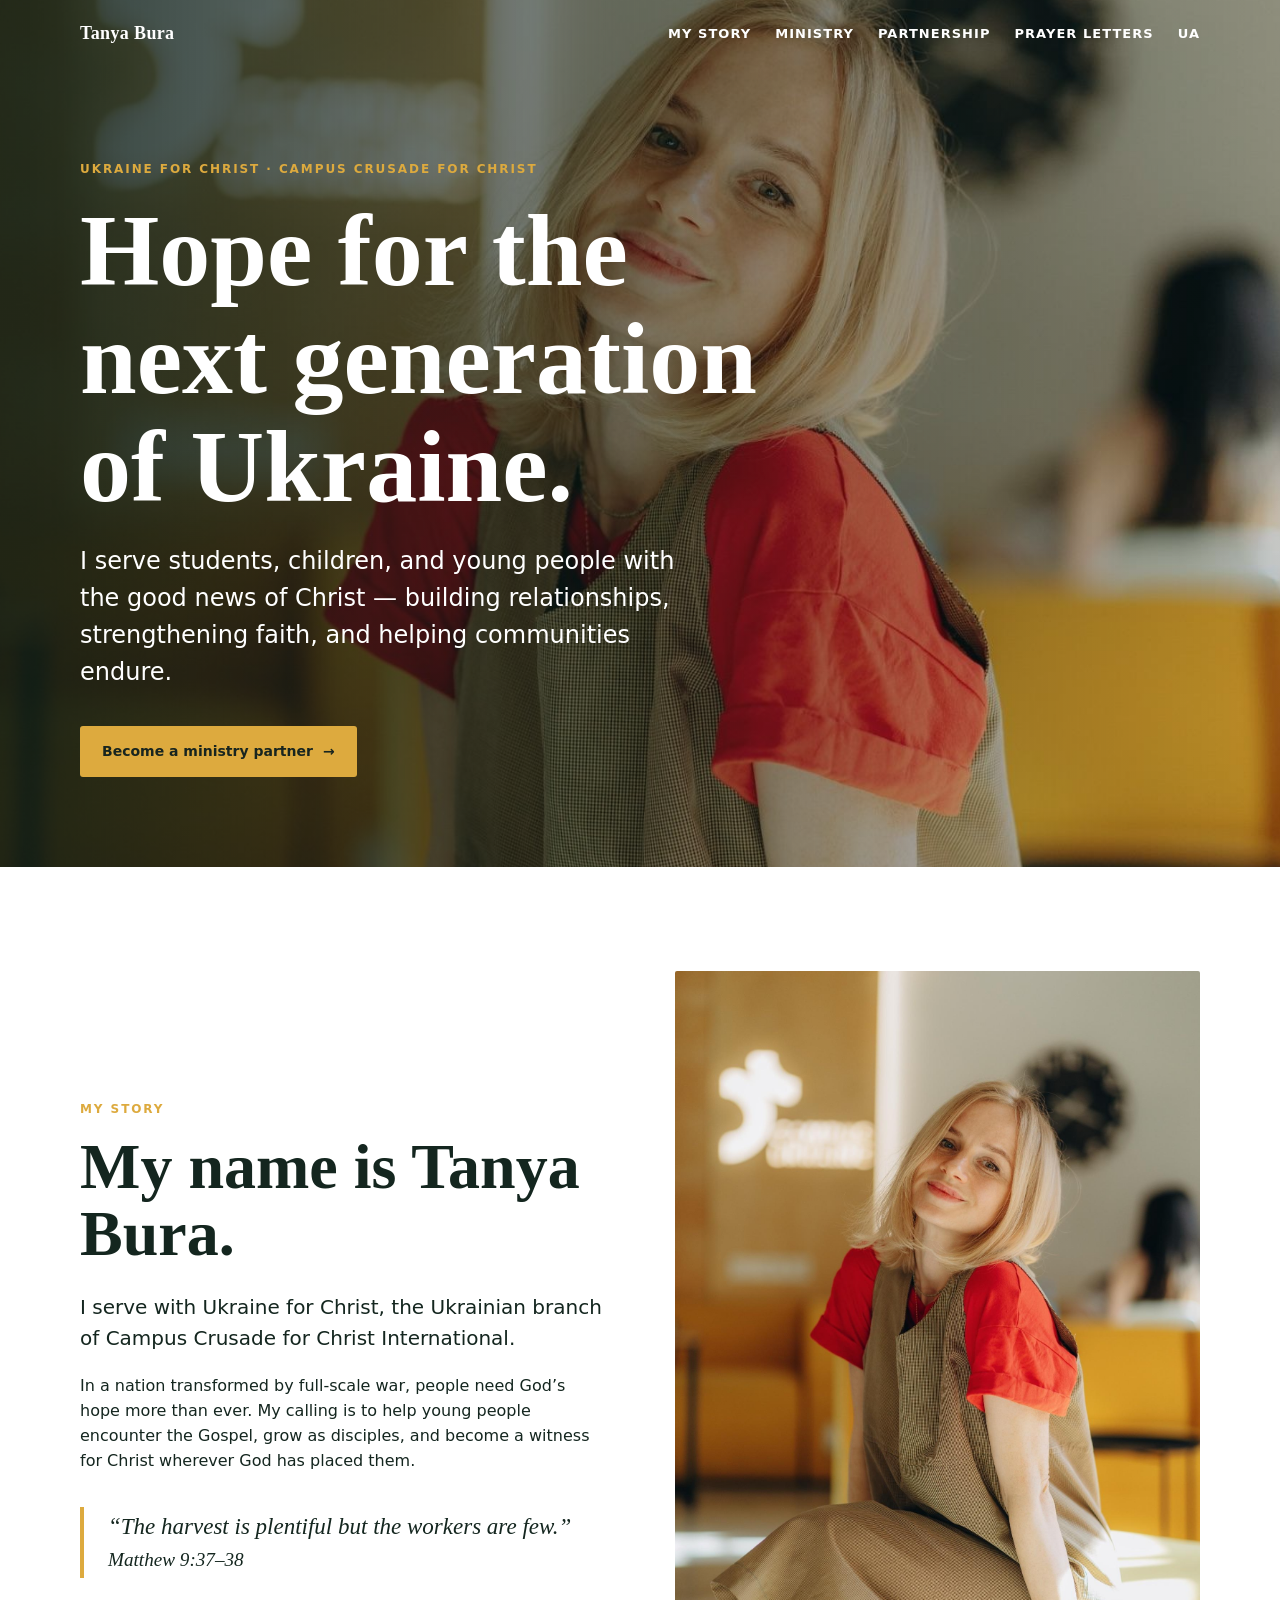
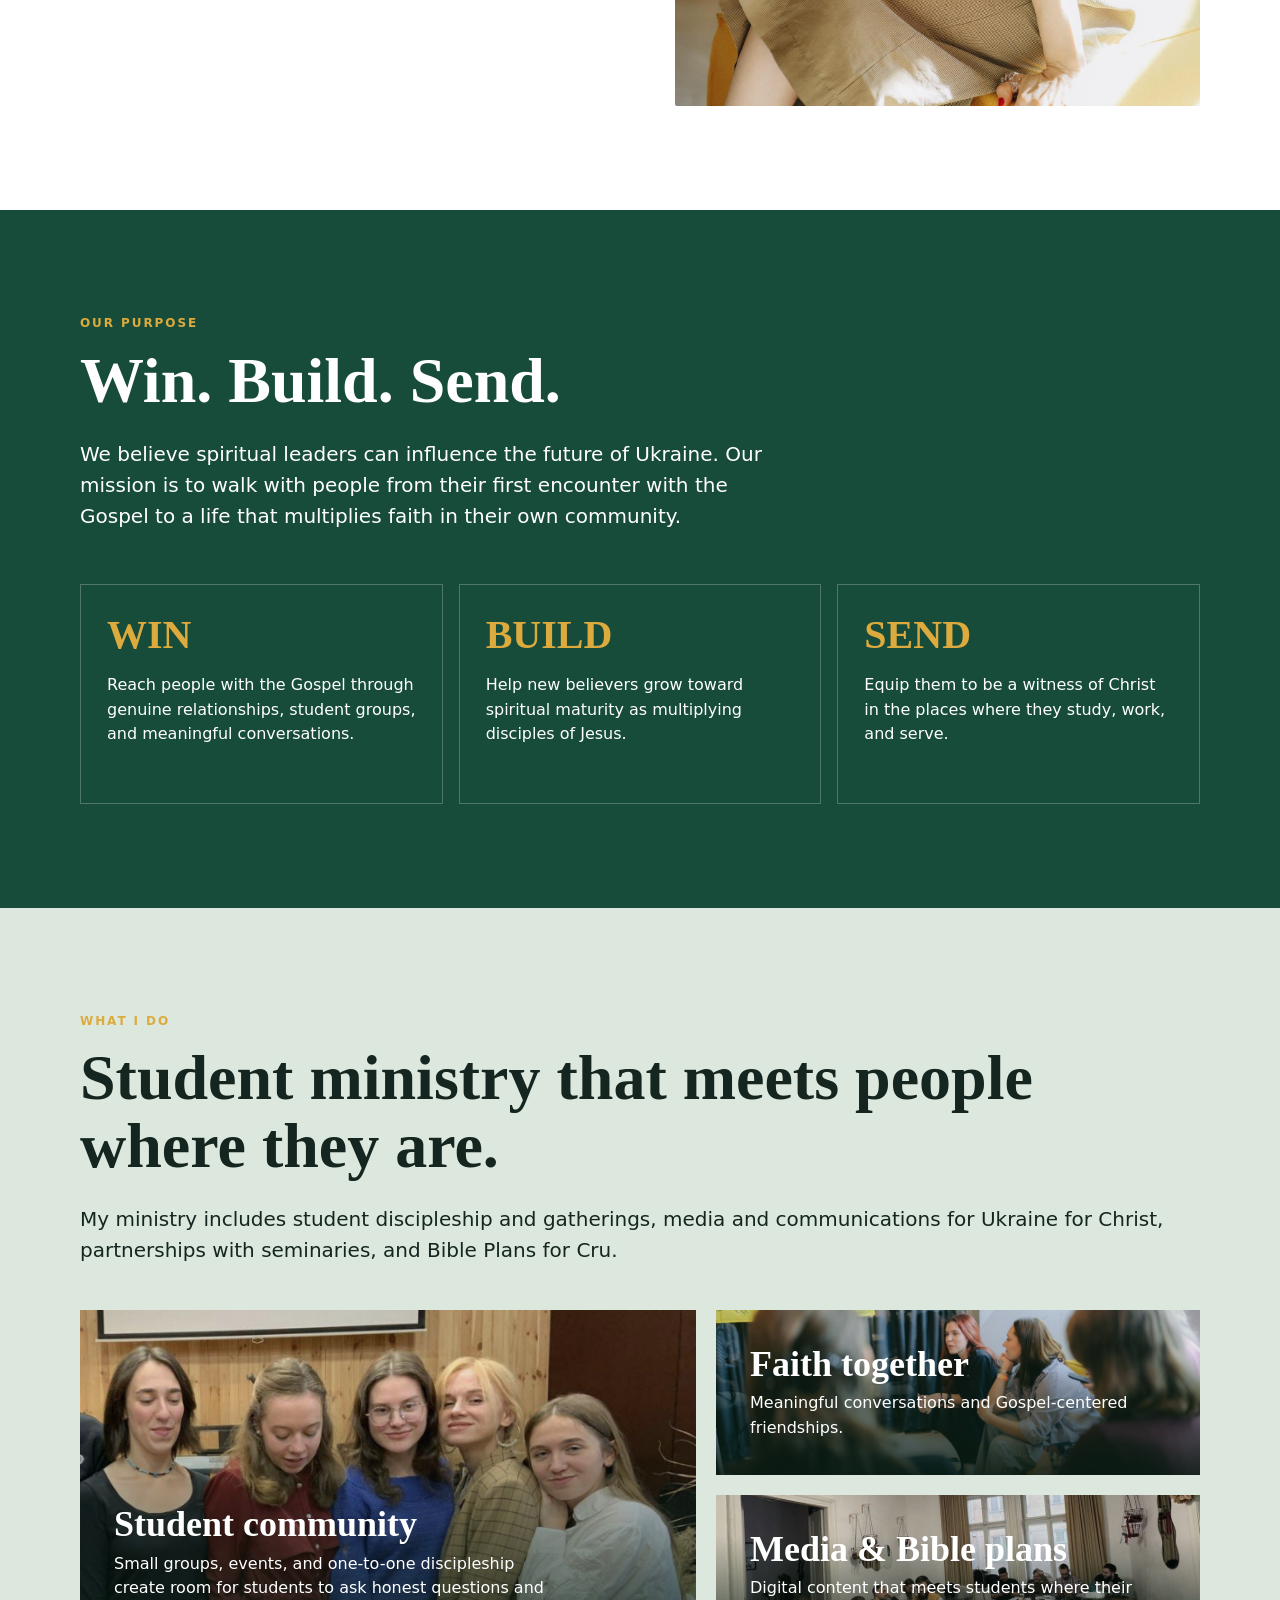
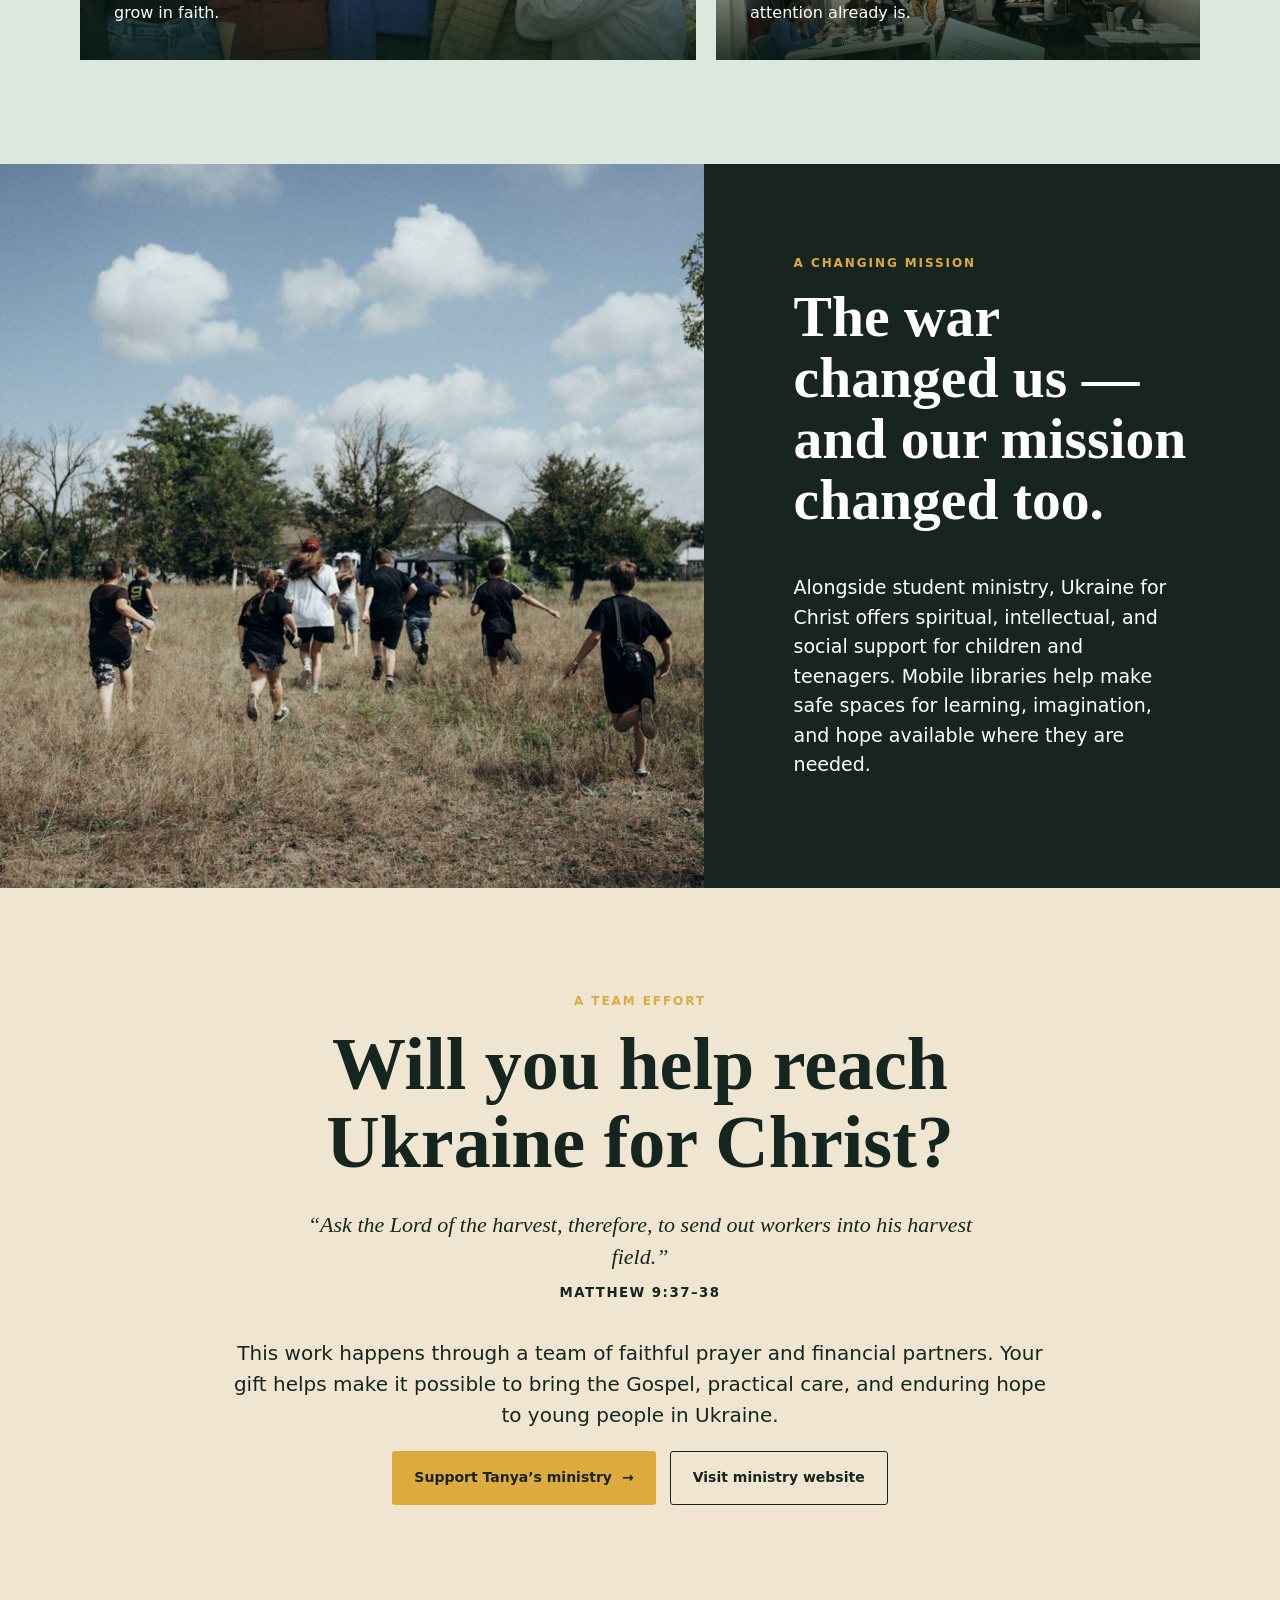
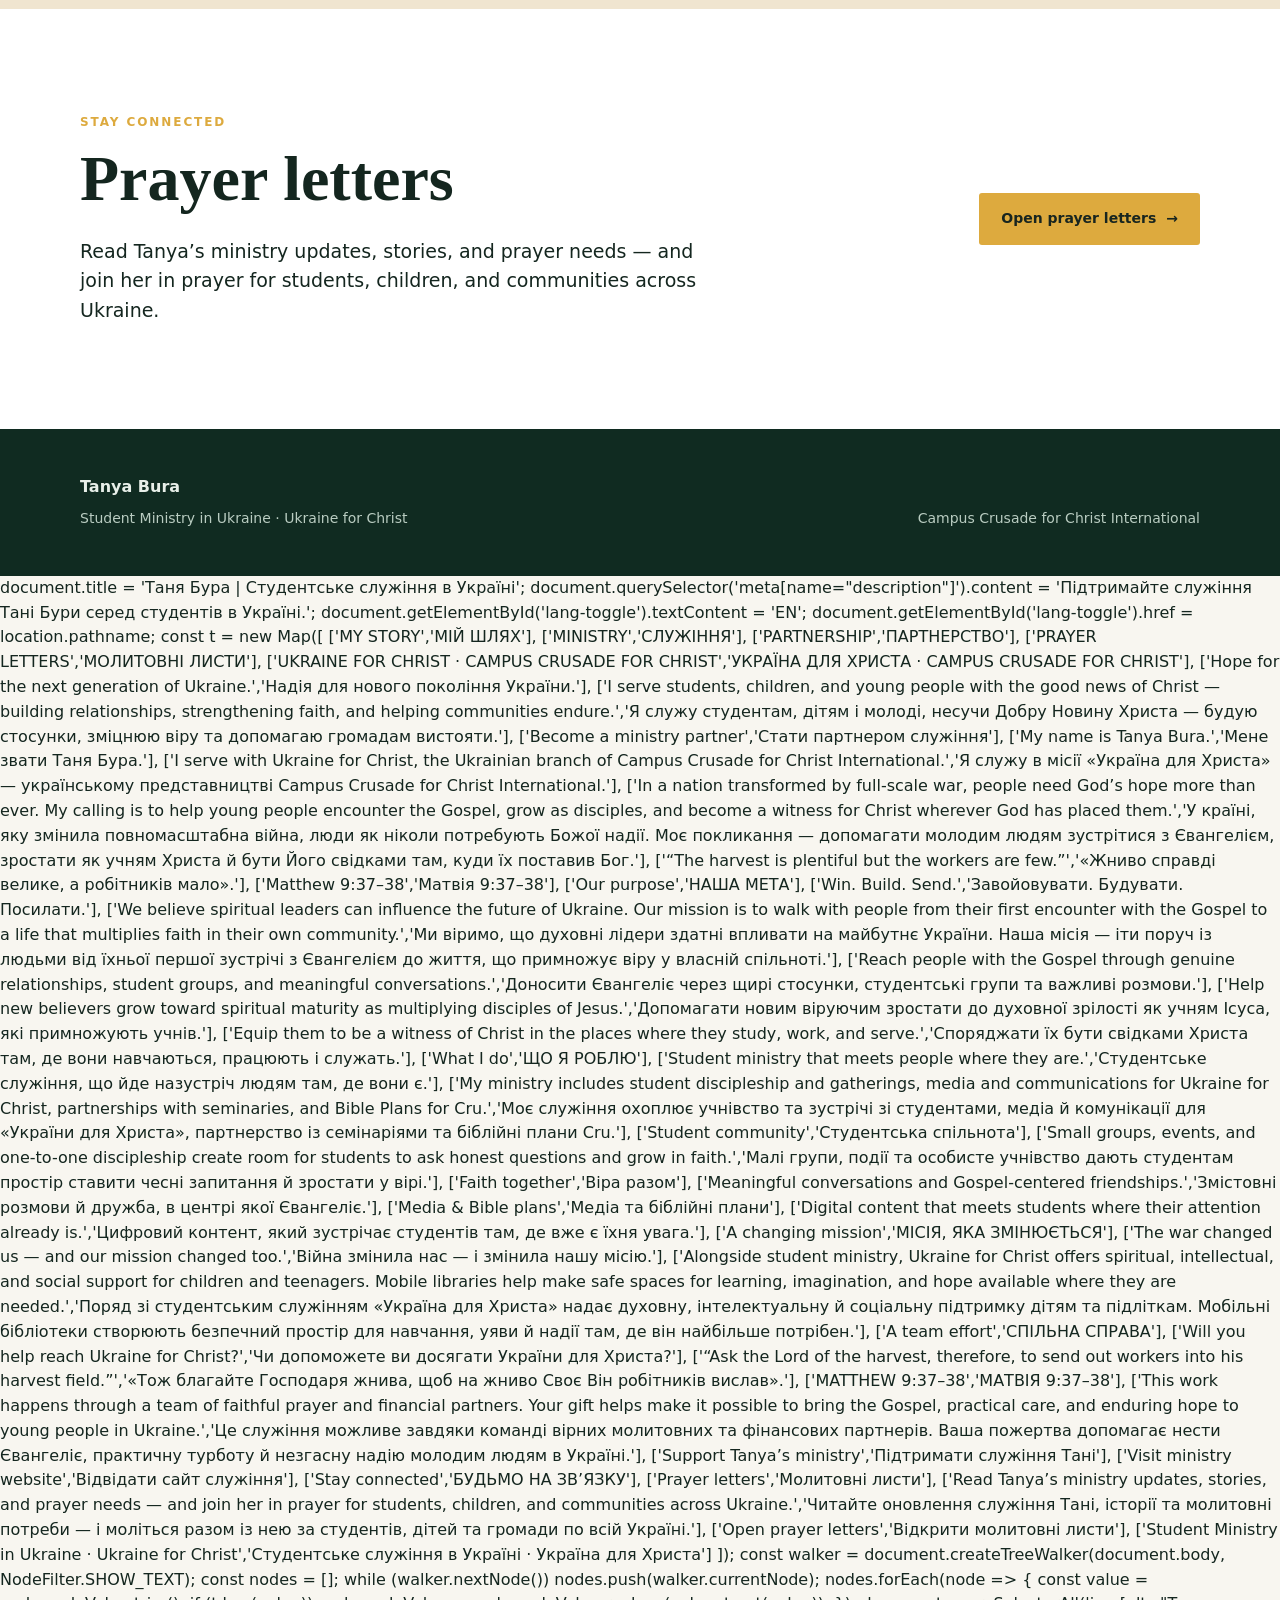
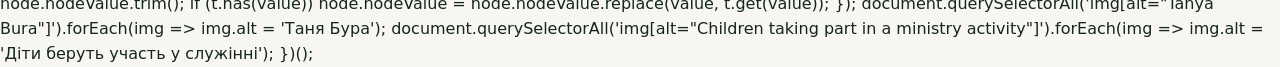
==== commit ca27e36c: "Merge remote-tracking branch 'origin/main'" ====
--- a/tanya-bura-support.html
+++ b/tanya-bura-support.html
@@ -16,12 +16,13 @@
     .ministry { background:var(--sage); } .tiles { display:grid; grid-template-columns:1.12fr .88fr; gap:20px; margin-top:44px; } .tile { position:relative; min-height:350px; overflow:hidden; background:#274e40; color:white; padding:34px; display:flex; align-items:end; } .tile:before { content:""; position:absolute; inset:0; background:linear-gradient(0deg,rgba(8,27,19,.83),rgba(8,27,19,.05) 75%),var(--photo) center/cover; transition:transform .45s; } .tile:hover:before { transform:scale(1.04); } .tile > div { position:relative; } .tile h3 { font-size:36px; margin-bottom:8px; } .tile p { margin:0; max-width:430px; } .tile.small { min-height:165px; } .side-tiles { display:grid; gap:20px; }
     .war { padding:0; background:#18251f; color:white; } .war-grid { display:grid; grid-template-columns:1.1fr .9fr; } .war img { width:100%; height:100%; min-height:450px; object-fit:cover; } .war .copy { padding:clamp(44px,7vw,104px); display:flex; flex-direction:column; justify-content:center; } .war h2 { font-size:clamp(36px,4.5vw,62px); } .war p { font-size:19px; }
     .partner { background:var(--warm); text-align:center; } .partner .content { max-width:820px; margin:auto; } .partner h2 { font-size:clamp(46px,6vw,74px); } .partner .verse { font:italic 22px/1.45 Georgia,serif; margin:28px auto 10px; max-width:710px; } .partner small { display:block; text-transform:uppercase; font-weight:800; letter-spacing:.11em; margin-bottom:34px; } .link-row { display:flex; gap:14px; justify-content:center; flex-wrap:wrap; } .button.outline { background:transparent; border:1px solid var(--ink); }
+    .letters { background:#fff; } .letters .wrap { display:grid; grid-template-columns:1fr auto; gap:48px; align-items:center; } .letters p { max-width:650px; font-size:19px; margin:0; } .letters .button { white-space:nowrap; }
     footer { background:#102b21; color:#e8efe9; padding:46px 0; } footer .wrap { display:flex; justify-content:space-between; gap:20px; align-items:end; } footer p { margin:8px 0 0; font-size:14px; color:#b9ccc1; } footer a { color:white; }
-    @media (max-width:760px) { nav ul { display:none; } .hero { min-height:670px; } .hero:before { background:linear-gradient(0deg,rgba(10,28,21,.88) 0%,rgba(10,28,21,.1) 75%),url('portrait.jpg') 65% 15%/cover; } .two-col,.war-grid { grid-template-columns:1fr; gap:36px; } .two-col .portrait { min-height:360px; order:-1; } .cards,.tiles { grid-template-columns:1fr; } .side-tiles { grid-template-columns:1fr 1fr; } section { padding:70px 0; } .war .copy { padding:70px 20px; } .war img { min-height:290px; } footer .wrap { display:block; } }
+    @media (max-width:760px) { nav ul { display:none; } .hero { min-height:670px; } .hero:before { background:linear-gradient(0deg,rgba(10,28,21,.88) 0%,rgba(10,28,21,.1) 75%),url('portrait.jpg') 65% 15%/cover; } .two-col,.war-grid,.letters .wrap { grid-template-columns:1fr; gap:36px; } .two-col .portrait { min-height:360px; order:-1; } .cards,.tiles { grid-template-columns:1fr; } .side-tiles { grid-template-columns:1fr 1fr; } section { padding:70px 0; } .war .copy { padding:70px 20px; } .war img { min-height:290px; } footer .wrap { display:block; } }
   </style>
 </head>
 <body>
-  <nav><div class="wrap"><a class="brand" href="#top">Tanya Bura</a><ul><li><a href="#story">MY STORY</a></li><li><a href="#ministry">MINISTRY</a></li><li><a href="#partnership">PARTNERSHIP</a></li><li><a id="lang-toggle" href="?lang=uk">UA</a></li></ul></div></nav>
+  <nav><div class="wrap"><a class="brand" href="#top">Tanya Bura</a><ul><li><a href="#story">MY STORY</a></li><li><a href="#ministry">MINISTRY</a></li><li><a href="#partnership">PARTNERSHIP</a></li><li><a href="#newsletters">PRAYER LETTERS</a></li><li><a id="lang-toggle" href="?lang=uk">UA</a></li></ul></div></nav>
   <main id="top">
     <header class="hero"><div class="wrap"><div class="eyebrow">Ukraine for Christ · Campus Crusade for Christ</div><h1>Hope for the next generation of Ukraine.</h1><p>I serve students, children, and young people with the good news of Christ — building relationships, strengthening faith, and helping communities endure.</p><a class="button" href="#partnership">Become a ministry partner <span aria-hidden="true">→</span></a></div></header>
 
@@ -34,6 +35,7 @@
     <section class="war"><div class="war-grid"><img src="children.jpg" alt="Children taking part in a ministry activity"><div class="copy"><div class="eyebrow">A changing mission</div><h2>The war changed us — and our mission changed too.</h2><p>Alongside student ministry, Ukraine for Christ offers spiritual, intellectual, and social support for children and teenagers. Mobile libraries help make safe spaces for learning, imagination, and hope available where they are needed.</p></div></div></section>
 
     <section class="partner" id="partnership"><div class="wrap content"><div class="eyebrow">A team effort</div><h2>Will you help reach Ukraine for Christ?</h2><p class="verse">“Ask the Lord of the harvest, therefore, to send out workers into his harvest field.”</p><small>Matthew 9:37–38</small><p class="lead">This work happens through a team of faithful prayer and financial partners. Your gift helps make it possible to bring the Gospel, practical care, and enduring hope to young people in Ukraine.</p><div class="link-row"><a class="button" href="https://give.cru.org/0894319" target="_blank" rel="noopener">Support Tanya’s ministry <span aria-hidden="true">→</span></a><a class="button outline" href="https://sites.google.com/view/tb-student-ministry" target="_blank" rel="noopener">Visit ministry website</a></div></div></section>
+    <section class="letters" id="newsletters"><div class="wrap"><div><div class="eyebrow">Stay connected</div><h2>Prayer letters</h2><p>Read Tanya’s ministry updates, stories, and prayer needs — and join her in prayer for students, children, and communities across Ukraine.</p></div><a class="button" href="https://us5.campaign-archive.com/home/?u=853ba6e6e47c22d7cbb9c45d5&amp;id=cca7c930b8" target="_blank" rel="noopener">Open prayer letters <span aria-hidden="true">→</span></a></div></section>
   </main>
   <footer><div class="wrap"><div><strong>Tanya Bura</strong><p>Student Ministry in Ukraine · Ukraine for Christ</p></div><p>Campus Crusade for Christ International</p></div></footer>
   <script>
@@ -46,7 +48,7 @@
       document.getElementById('lang-toggle').textContent = 'EN';
       document.getElementById('lang-toggle').href = location.pathname;
       const t = new Map([
-        ['MY STORY','МІЙ ШЛЯХ'], ['MINISTRY','СЛУЖІННЯ'], ['PARTNERSHIP','ПАРТНЕРСТВО'],
+        ['MY STORY','МІЙ ШЛЯХ'], ['MINISTRY','СЛУЖІННЯ'], ['PARTNERSHIP','ПАРТНЕРСТВО'], ['PRAYER LETTERS','МОЛИТОВНІ ЛИСТИ'],
         ['UKRAINE FOR CHRIST · CAMPUS CRUSADE FOR CHRIST','УКРАЇНА ДЛЯ ХРИСТА · CAMPUS CRUSADE FOR CHRIST'],
         ['Hope for the next generation of Ukraine.','Надія для нового покоління України.'],
         ['I serve students, children, and young people with the good news of Christ — building relationships, strengthening faith, and helping communities endure.','Я служу студентам, дітям і молоді, несучи Добру Новину Христа — будую стосунки, зміцнюю віру та допомагаю громадам вистояти.'],
@@ -70,6 +72,7 @@
         ['“Ask the Lord of the harvest, therefore, to send out workers into his harvest field.”','«Тож благайте Господаря жнива, щоб на жниво Своє Він робітників вислав».'], ['MATTHEW 9:37–38','МАТВІЯ 9:37–38'],
         ['This work happens through a team of faithful prayer and financial partners. Your gift helps make it possible to bring the Gospel, practical care, and enduring hope to young people in Ukraine.','Це служіння можливе завдяки команді вірних молитовних та фінансових партнерів. Ваша пожертва допомагає нести Євангеліє, практичну турботу й незгасну надію молодим людям в Україні.'],
         ['Support Tanya’s ministry','Підтримати служіння Тані'], ['Visit ministry website','Відвідати сайт служіння'],
+        ['Stay connected','БУДЬМО НА ЗВ’ЯЗКУ'], ['Prayer letters','Молитовні листи'], ['Read Tanya’s ministry updates, stories, and prayer needs — and join her in prayer for students, children, and communities across Ukraine.','Читайте оновлення служіння Тані, історії та молитовні потреби — і моліться разом із нею за студентів, дітей та громади по всій Україні.'], ['Open prayer letters','Відкрити молитовні листи'],
         ['Student Ministry in Ukraine · Ukraine for Christ','Студентське служіння в Україні · Україна для Христа']
       ]);
       const walker = document.createTreeWalker(document.body, NodeFilter.SHOW_TEXT);
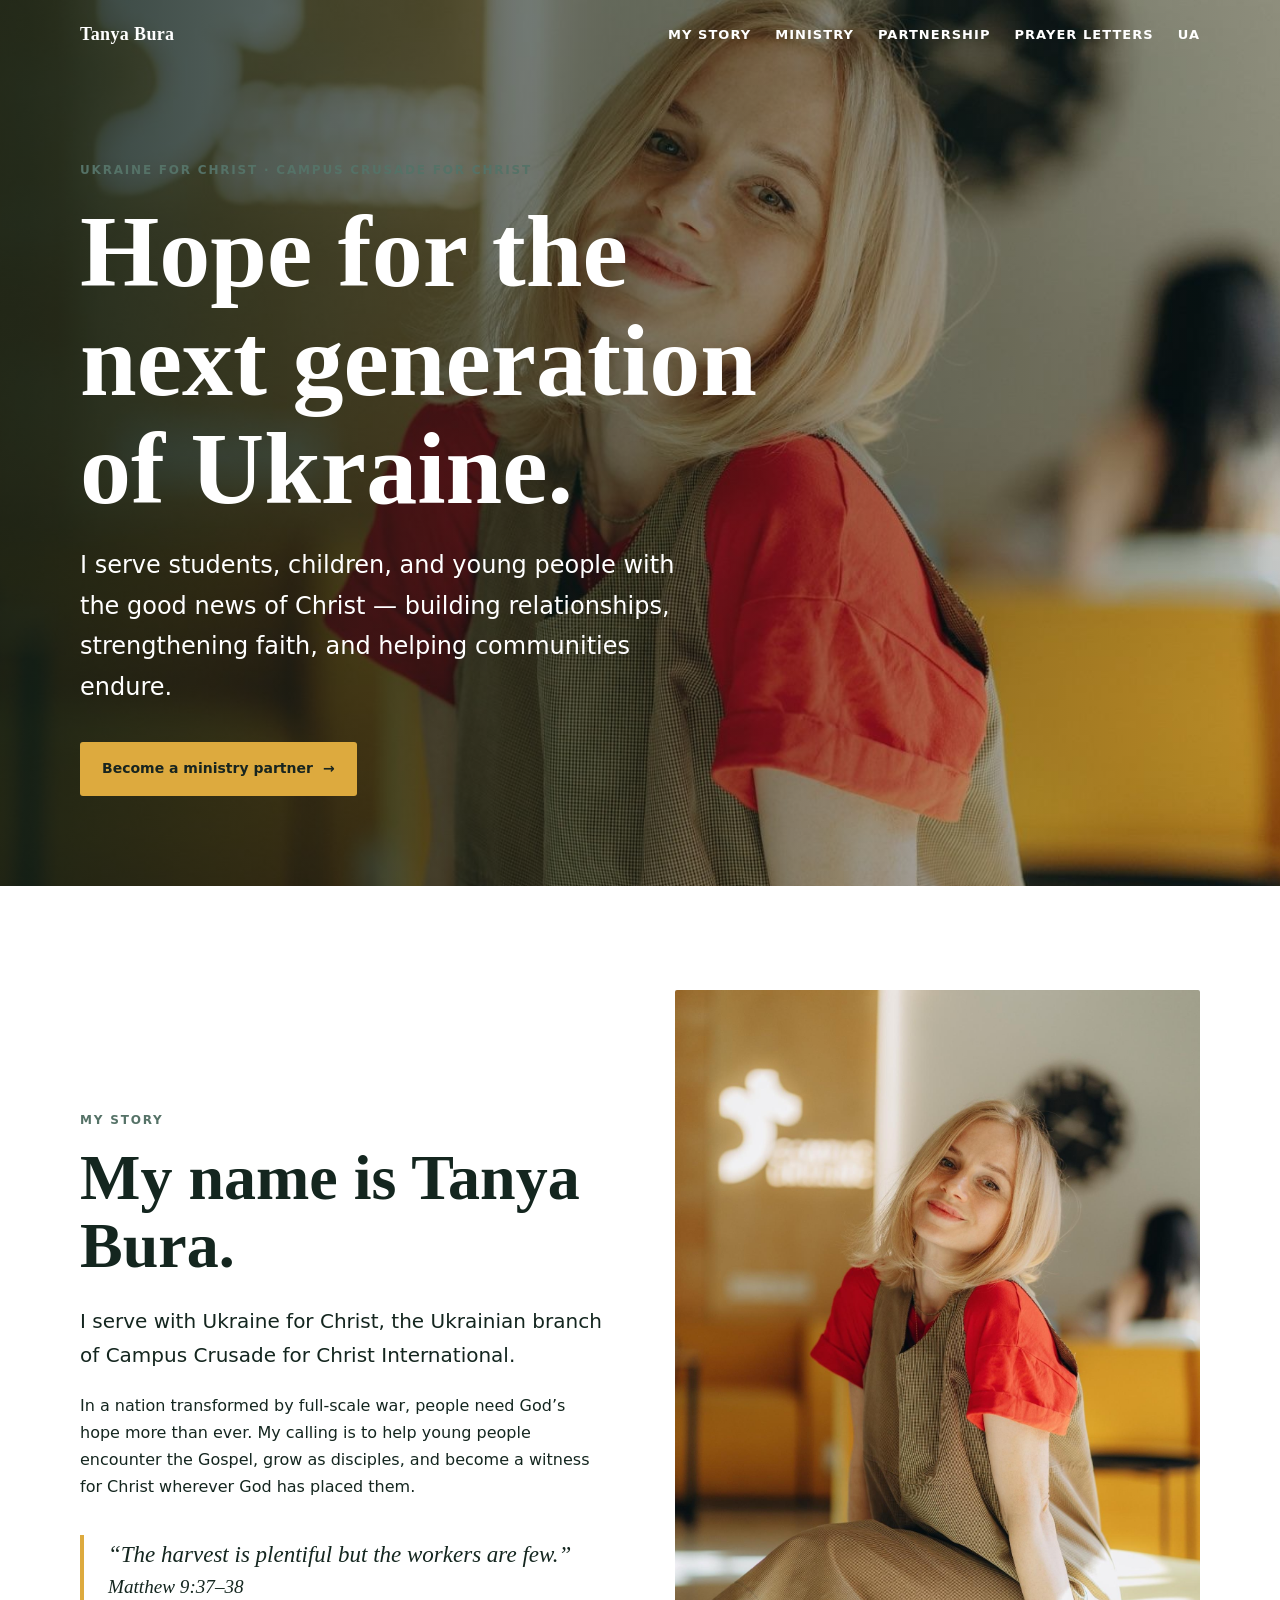
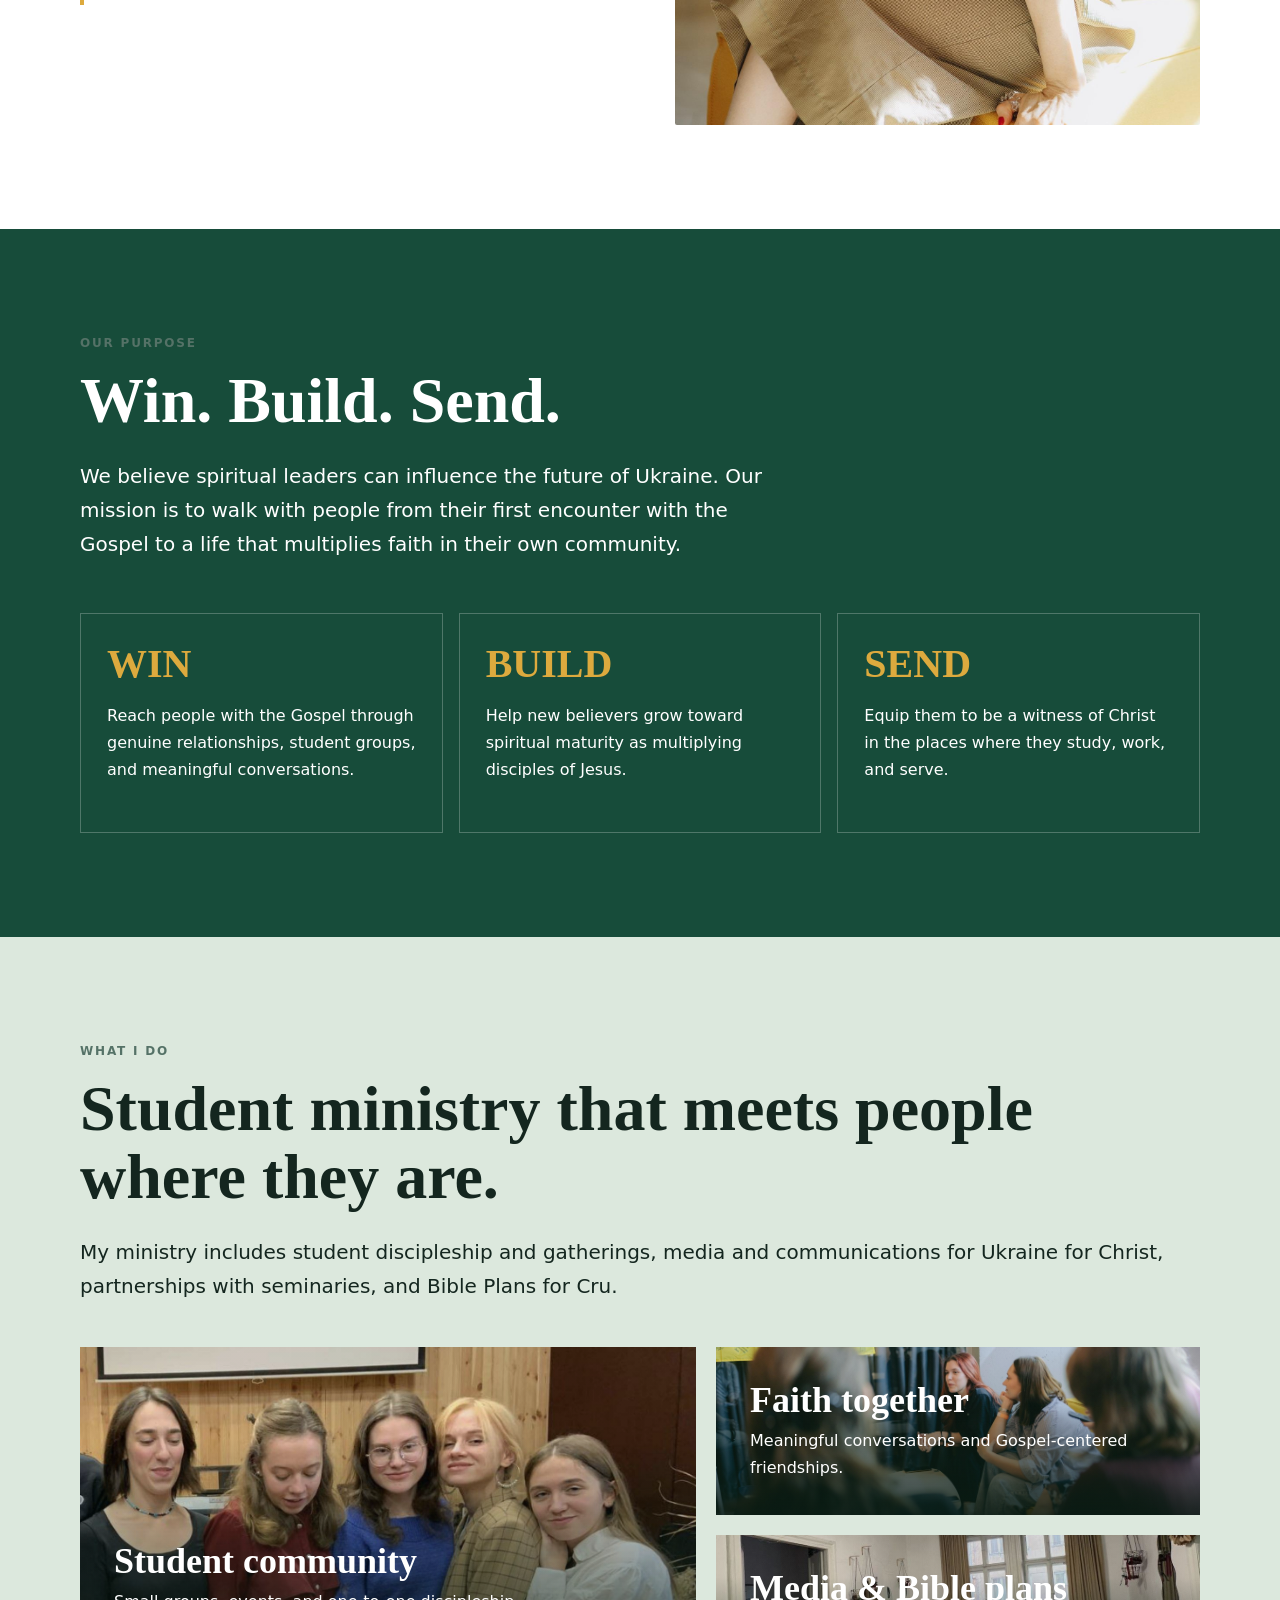
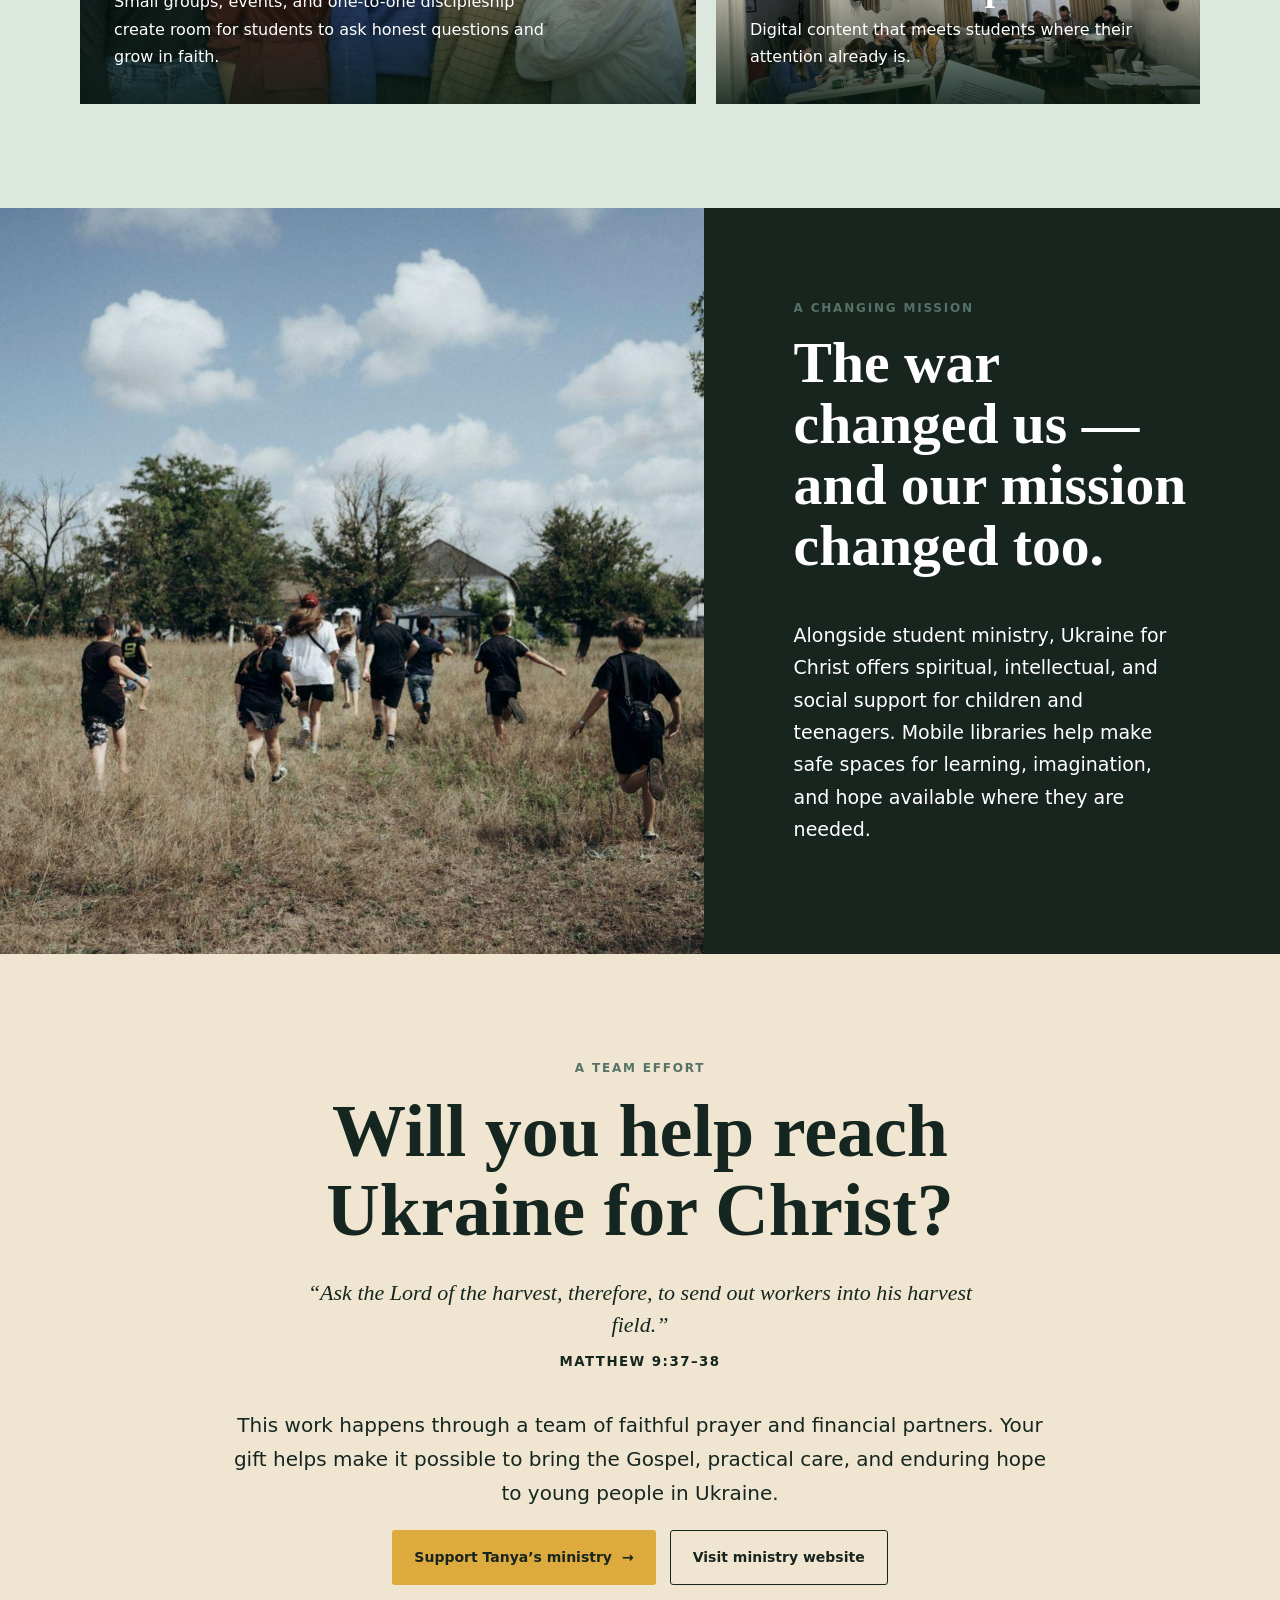
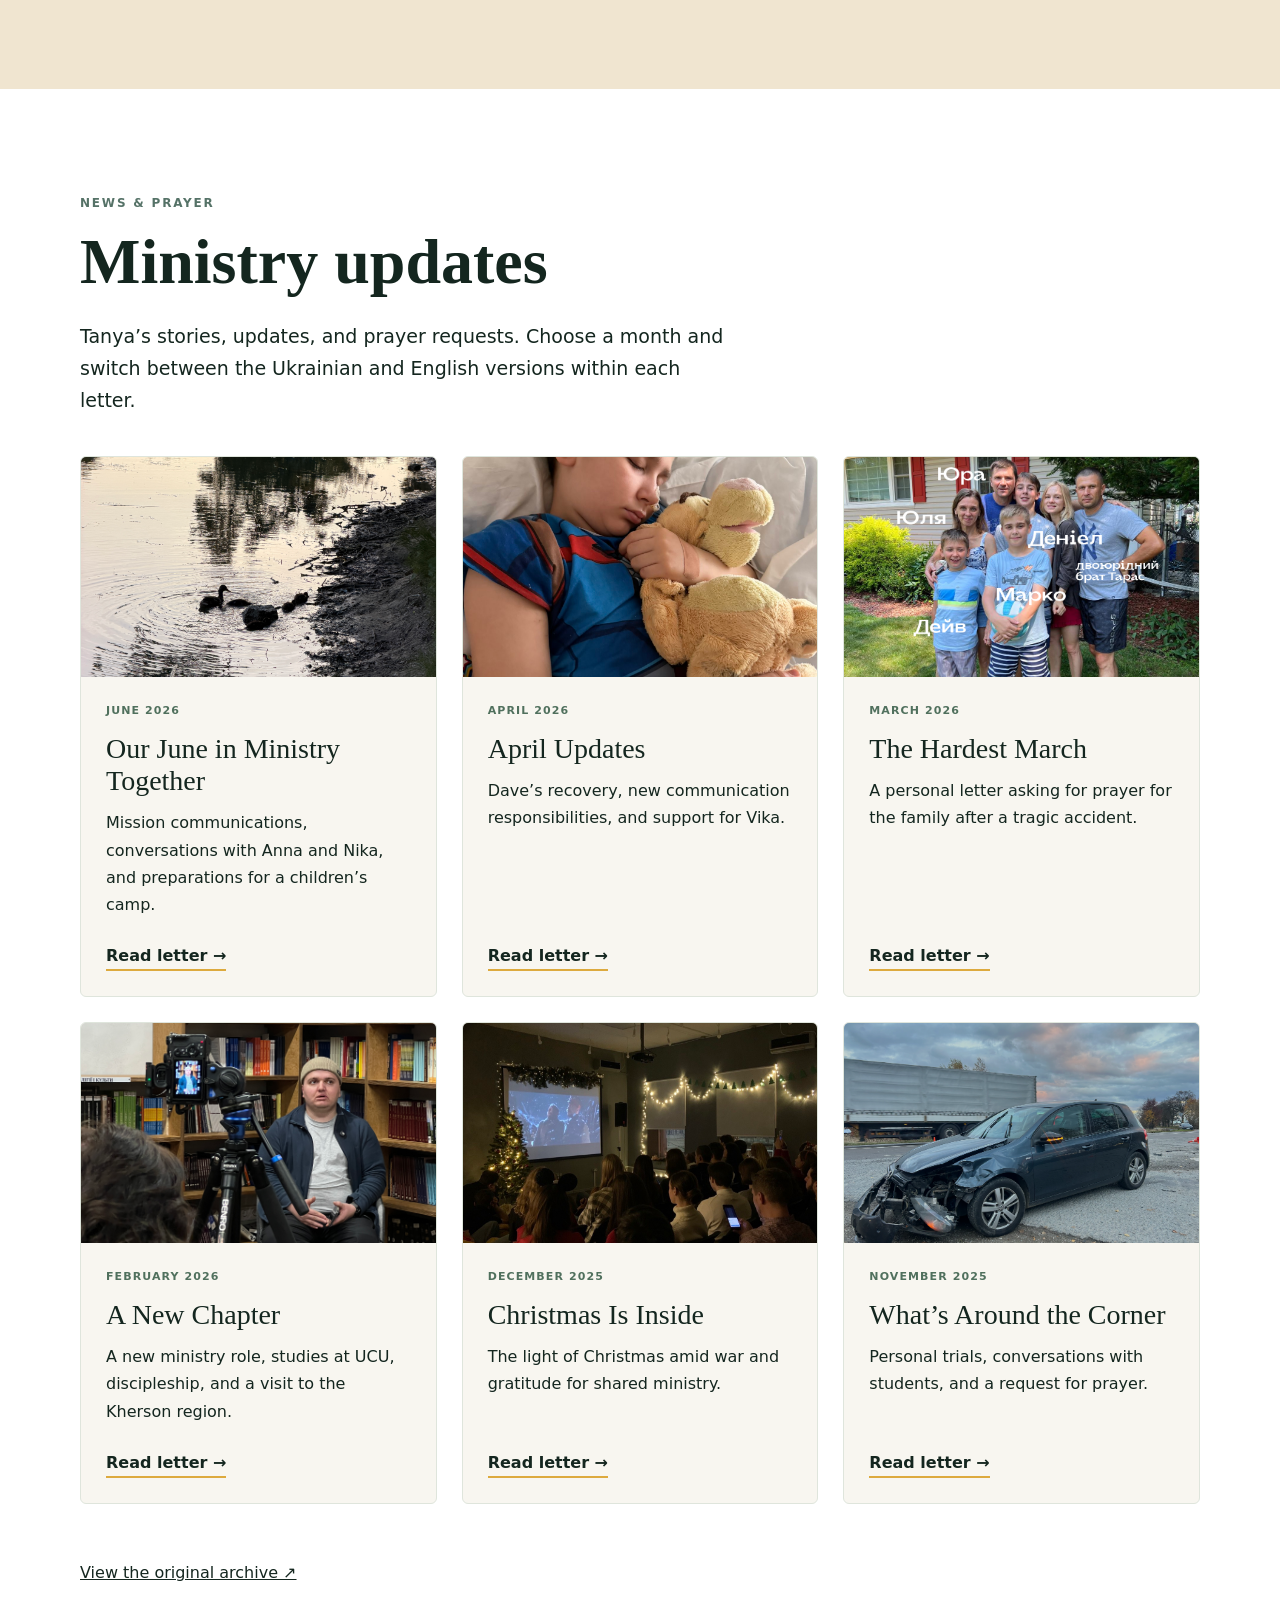
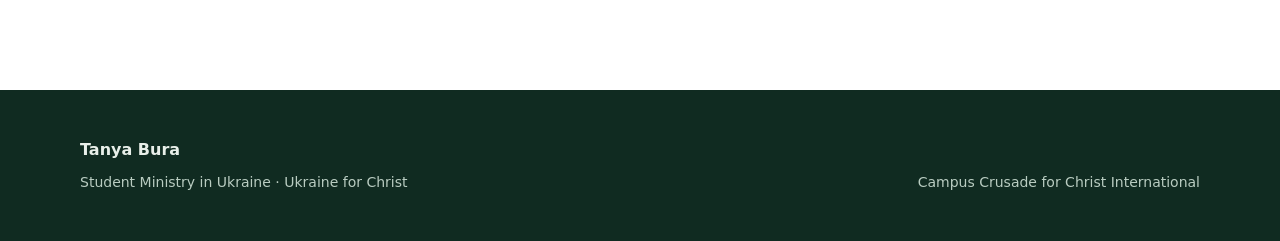
==== commit 63bf178d: "Publish six bilingual monthly prayer letters with local photos" ====
--- a/tanya-bura-support.html
+++ b/tanya-bura-support.html
@@ -18,8 +18,9 @@
     .partner { background:var(--warm); text-align:center; } .partner .content { max-width:820px; margin:auto; } .partner h2 { font-size:clamp(46px,6vw,74px); } .partner .verse { font:italic 22px/1.45 Georgia,serif; margin:28px auto 10px; max-width:710px; } .partner small { display:block; text-transform:uppercase; font-weight:800; letter-spacing:.11em; margin-bottom:34px; } .link-row { display:flex; gap:14px; justify-content:center; flex-wrap:wrap; } .button.outline { background:transparent; border:1px solid var(--ink); }
     .letters { background:#fff; } .letters .wrap { display:grid; grid-template-columns:1fr auto; gap:48px; align-items:center; } .letters p { max-width:650px; font-size:19px; margin:0; } .letters .button { white-space:nowrap; }
     footer { background:#102b21; color:#e8efe9; padding:46px 0; } footer .wrap { display:flex; justify-content:space-between; gap:20px; align-items:end; } footer p { margin:8px 0 0; font-size:14px; color:#b9ccc1; } footer a { color:white; }
-    @media (max-width:760px) { nav ul { display:none; } .hero { min-height:670px; } .hero:before { background:linear-gradient(0deg,rgba(10,28,21,.88) 0%,rgba(10,28,21,.1) 75%),url('portrait.jpg') 65% 15%/cover; } .two-col,.war-grid,.letters .wrap { grid-template-columns:1fr; gap:36px; } .two-col .portrait { min-height:360px; order:-1; } .cards,.tiles { grid-template-columns:1fr; } .side-tiles { grid-template-columns:1fr 1fr; } section { padding:70px 0; } .war .copy { padding:70px 20px; } .war img { min-height:290px; } footer .wrap { display:block; } }
+    @media (max-width:760px) { nav ul { display:flex; } nav li:not(:last-child) { display:none; } .hero { min-height:670px; } .hero:before { background:linear-gradient(0deg,rgba(10,28,21,.88) 0%,rgba(10,28,21,.1) 75%),url('portrait.jpg') 65% 15%/cover; } .two-col,.war-grid,.letters .wrap { grid-template-columns:1fr; gap:36px; } .two-col .portrait { min-height:360px; order:-1; } .cards,.tiles { grid-template-columns:1fr; } .side-tiles { grid-template-columns:1fr 1fr; } section { padding:70px 0; } .war .copy { padding:70px 20px; } .war img { min-height:290px; } footer .wrap { display:block; } }
   </style>
+<link rel="stylesheet" href="letters.css">
 </head>
 <body>
   <nav><div class="wrap"><a class="brand" href="#top">Tanya Bura</a><ul><li><a href="#story">MY STORY</a></li><li><a href="#ministry">MINISTRY</a></li><li><a href="#partnership">PARTNERSHIP</a></li><li><a href="#newsletters">PRAYER LETTERS</a></li><li><a id="lang-toggle" href="?lang=uk">UA</a></li></ul></div></nav>
@@ -35,20 +36,19 @@
     <section class="war"><div class="war-grid"><img src="children.jpg" alt="Children taking part in a ministry activity"><div class="copy"><div class="eyebrow">A changing mission</div><h2>The war changed us — and our mission changed too.</h2><p>Alongside student ministry, Ukraine for Christ offers spiritual, intellectual, and social support for children and teenagers. Mobile libraries help make safe spaces for learning, imagination, and hope available where they are needed.</p></div></div></section>
 
     <section class="partner" id="partnership"><div class="wrap content"><div class="eyebrow">A team effort</div><h2>Will you help reach Ukraine for Christ?</h2><p class="verse">“Ask the Lord of the harvest, therefore, to send out workers into his harvest field.”</p><small>Matthew 9:37–38</small><p class="lead">This work happens through a team of faithful prayer and financial partners. Your gift helps make it possible to bring the Gospel, practical care, and enduring hope to young people in Ukraine.</p><div class="link-row"><a class="button" href="https://give.cru.org/0894319" target="_blank" rel="noopener">Support Tanya’s ministry <span aria-hidden="true">→</span></a><a class="button outline" href="https://sites.google.com/view/tb-student-ministry" target="_blank" rel="noopener">Visit ministry website</a></div></div></section>
-    <section class="letters" id="newsletters"><div class="wrap"><div><div class="eyebrow">Stay connected</div><h2>Prayer letters</h2><p>Read Tanya’s ministry updates, stories, and prayer needs — and join her in prayer for students, children, and communities across Ukraine.</p></div><a class="button" href="https://us5.campaign-archive.com/home/?u=853ba6e6e47c22d7cbb9c45d5&amp;id=cca7c930b8" target="_blank" rel="noopener">Open prayer letters <span aria-hidden="true">→</span></a></div></section>
+    <section class="letters" id="newsletters"><div class="wrap" id="letters-content"></div></section>
   </main>
   <footer><div class="wrap"><div><strong>Tanya Bura</strong><p>Student Ministry in Ukraine · Ukraine for Christ</p></div><p>Campus Crusade for Christ International</p></div></footer>
   <script>
     (() => {
       if (new URLSearchParams(location.search).get('lang') !== 'uk') return;
       document.documentElement.lang = 'uk';
-<script>(()=>{const u=document.documentElement.lang==="uk",n=document.querySelector("nav ul"),m=document.querySelector("main"),s=document.createElement("section"),c=document.createElement("style");c.textContent=".letters{background:#fff}.letters .wrap{display:grid;grid-template-columns:1fr auto;gap:48px;align-items:center}.letters p{max-width:650px;font-size:19px;margin:0}.letters .button{white-space:nowrap}@media(max-width:760px){.letters .wrap{grid-template-columns:1fr;gap:36px}}";document.head.append(c);n.insertAdjacentHTML("beforeend",`<li><a href="#newsletters">${u?"МОЛИТОВНІ ЛИСТИ":"PRAYER LETTERS"}</a></li>`);s.className="letters";s.id="newsletters";s.innerHTML=`<div class="wrap"><div><div class="eyebrow">${u?"БУДЬМО НА ЗВ’ЯЗКУ":"STAY CONNECTED"}</div><h2>${u?"Молитовні листи":"Prayer letters"}</h2><p>${u?"Читайте оновлення служіння Тані, історії та молитовні потреби — і моліться разом із нею за студентів, дітей та громади по всій Україні.":"Read Tanya’s ministry updates, stories, and prayer needs — and join her in prayer for students, children, and communities across Ukraine."}</p></div><a class="button" href="https://us5.campaign-archive.com/home/?u=853ba6e6e47c22d7cbb9c45d5&amp;id=cca7c930b8" target="_blank" rel="noopener">${u?"Відкрити молитовні листи":"Open prayer letters"} <span aria-hidden="true">→</span></a></div>`;m.append(s)})()</script>
       document.title = 'Таня Бура | Студентське служіння в Україні';
       document.querySelector('meta[name="description"]').content = 'Підтримайте служіння Тані Бури серед студентів в Україні.';
       document.getElementById('lang-toggle').textContent = 'EN';
-      document.getElementById('lang-toggle').href = location.pathname;
+      document.getElementById('lang-toggle').href = location.pathname + '?lang=en' + location.hash;
       const t = new Map([
-        ['MY STORY','МІЙ ШЛЯХ'], ['MINISTRY','СЛУЖІННЯ'], ['PARTNERSHIP','ПАРТНЕРСТВО'], ['PRAYER LETTERS','МОЛИТОВНІ ЛИСТИ'],
+        ['My story','МІЙ ШЛЯХ'], ['Tanya Bura','Таня Бура'], ['Ukraine for Christ · Campus Crusade for Christ','УКРАЇНА ДЛЯ ХРИСТА · CAMPUS CRUSADE FOR CHRIST'], ['My story','МІЙ ШЛЯХ'], ['Tanya Bura','Таня Бура'], ['Ukraine for Christ · Campus Crusade for Christ','УКРАЇНА ДЛЯ ХРИСТА · CAMPUS CRUSADE FOR CHRIST'], ['MY STORY','МІЙ ШЛЯХ'], ['MINISTRY','СЛУЖІННЯ'], ['PARTNERSHIP','ПАРТНЕРСТВО'], ['PRAYER LETTERS','МОЛИТОВНІ ЛИСТИ'],
         ['UKRAINE FOR CHRIST · CAMPUS CRUSADE FOR CHRIST','УКРАЇНА ДЛЯ ХРИСТА · CAMPUS CRUSADE FOR CHRIST'],
         ['Hope for the next generation of Ukraine.','Надія для нового покоління України.'],
         ['I serve students, children, and young people with the good news of Christ — building relationships, strengthening faith, and helping communities endure.','Я служу студентам, дітям і молоді, несучи Добру Новину Христа — будую стосунки, зміцнюю віру та допомагаю громадам вистояти.'],
@@ -82,5 +82,6 @@
       document.querySelectorAll('img[alt="Children taking part in a ministry activity"]').forEach(img => img.alt = 'Діти беруть участь у служінні');
     })();
   </script>
+<script src="letters.js"></script>
 </body>
 </html>
--- a/letters.css
+++ b/letters.css
@@ -0,0 +1 @@
+*{box-sizing:border-box}body{margin:0;background:#f8f6f0;color:#14261f;font-family:system-ui,-apple-system,sans-serif;line-height:1.7}a{color:inherit}button{font:inherit;cursor:pointer}a:focus-visible,button:focus-visible{outline:3px solid #ddaa3e;outline-offset:5px}[hidden]{display:none!important}.topbar{background:#174c3a;color:white;padding:18px max(20px,calc((100% - 1080px)/2));display:flex;justify-content:space-between;align-items:center;gap:20px}.topbar a{text-decoration:none}.languages{display:flex;gap:5px}.languages button{border:1px solid #ffffff66;background:transparent;color:white;padding:7px 14px;border-radius:30px}.languages button[aria-pressed=true]{background:#ddaa3e;color:#14261f;border-color:#ddaa3e}.letter-head{max-width:850px;margin:64px auto 40px;padding:0 24px}.letter-head h1{font:clamp(36px,6vw,65px)/1.12 Georgia,serif;margin:16px 0 24px}.eyebrow{font-size:12px;text-transform:uppercase;font-weight:800;letter-spacing:.15em;color:#557267}.letter-head p{font-size:19px}.story{max-width:850px;margin:0 auto 60px;padding:0 24px}.text-block{max-width:700px;margin:30px auto}.text-block p{margin:0 0 1.1em}.text-block h1,.text-block h2,.text-block h3{font:32px/1.2 Georgia,serif}.text-block a{color:#174c3a;text-decoration-thickness:2px;text-underline-offset:3px}.story figure{margin:36px auto;text-align:center}.story img{max-width:100%;max-height:780px;object-fit:contain;border-radius:6px;display:block;margin:auto}.closing{padding:35px 24px;border-top:1px solid #d5ddd7;max-width:850px;margin:auto;display:flex;justify-content:space-between;gap:20px;flex-wrap:wrap}.archive-note{font-size:13px;color:#607167}.letters .wrap{display:block!important}.letters-grid{display:grid;grid-template-columns:repeat(3,minmax(0,1fr));gap:25px;margin:40px 0}.letter-card{background:#f8f6f0;border:1px solid #dfe5dc;border-radius:6px;overflow:hidden;display:flex;flex-direction:column}.letter-card img{width:100%;height:220px;object-fit:cover;display:block}.letter-card .card-copy{padding:25px;display:flex;flex-direction:column;align-items:start;flex:1}.letter-card h3{font:28px/1.15 Georgia,serif;margin:12px 0}.letters .letter-card p{font-size:16px;margin-bottom:24px}.letter-card .read{margin-top:auto;font-weight:750;text-decoration:none;border-bottom:2px solid #ddaa3e}.letter-month{font-size:11px;font-weight:800;letter-spacing:.1em;color:#50705d;text-transform:uppercase}.letter-card .cover-link{display:block}.archive-link{display:inline-block;margin-top:15px}.letter-card:hover{border-color:#739180}.letter-card a:hover{color:#287758}@media(max-width:800px){.letters-grid{grid-template-columns:repeat(2,minmax(0,1fr))}}@media(max-width:540px){.letters-grid{grid-template-columns:1fr}.letter-head{margin-top:40px}.topbar{font-size:14px}.letter-card img{height:230px}}
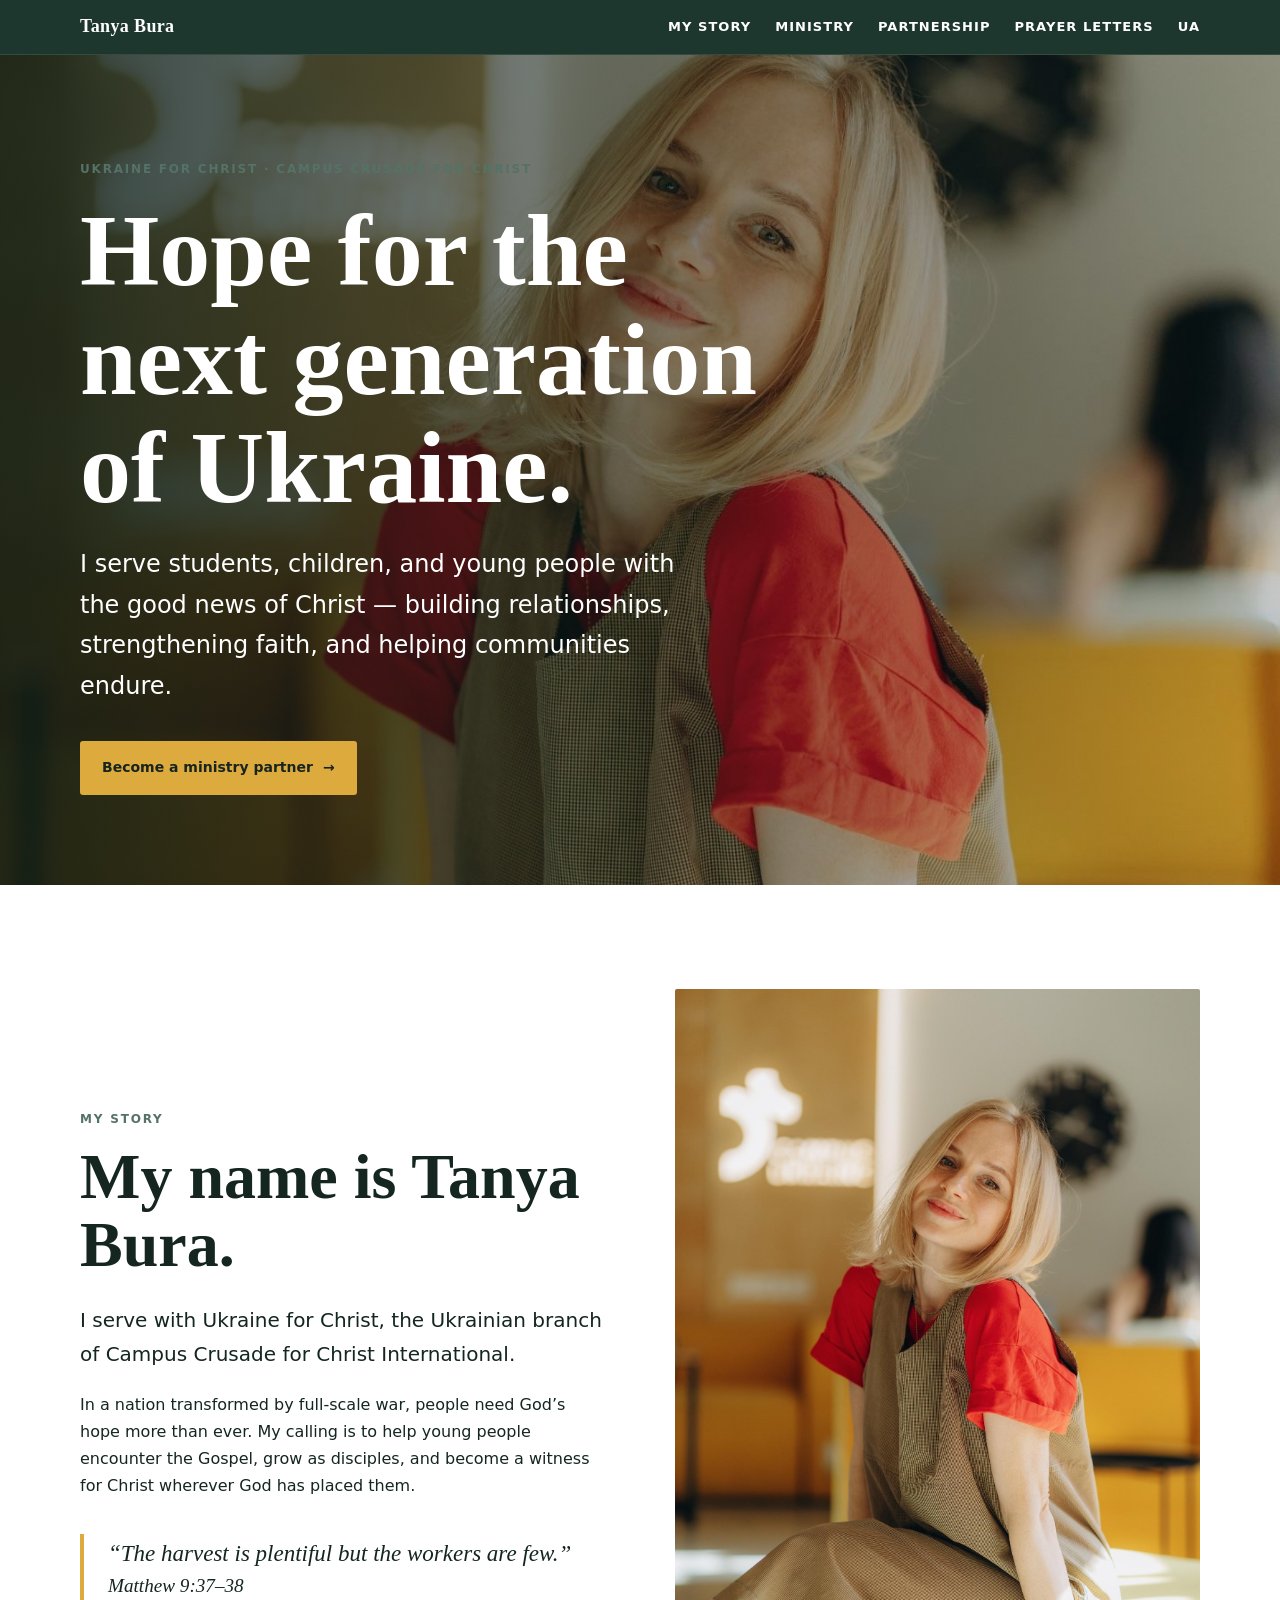
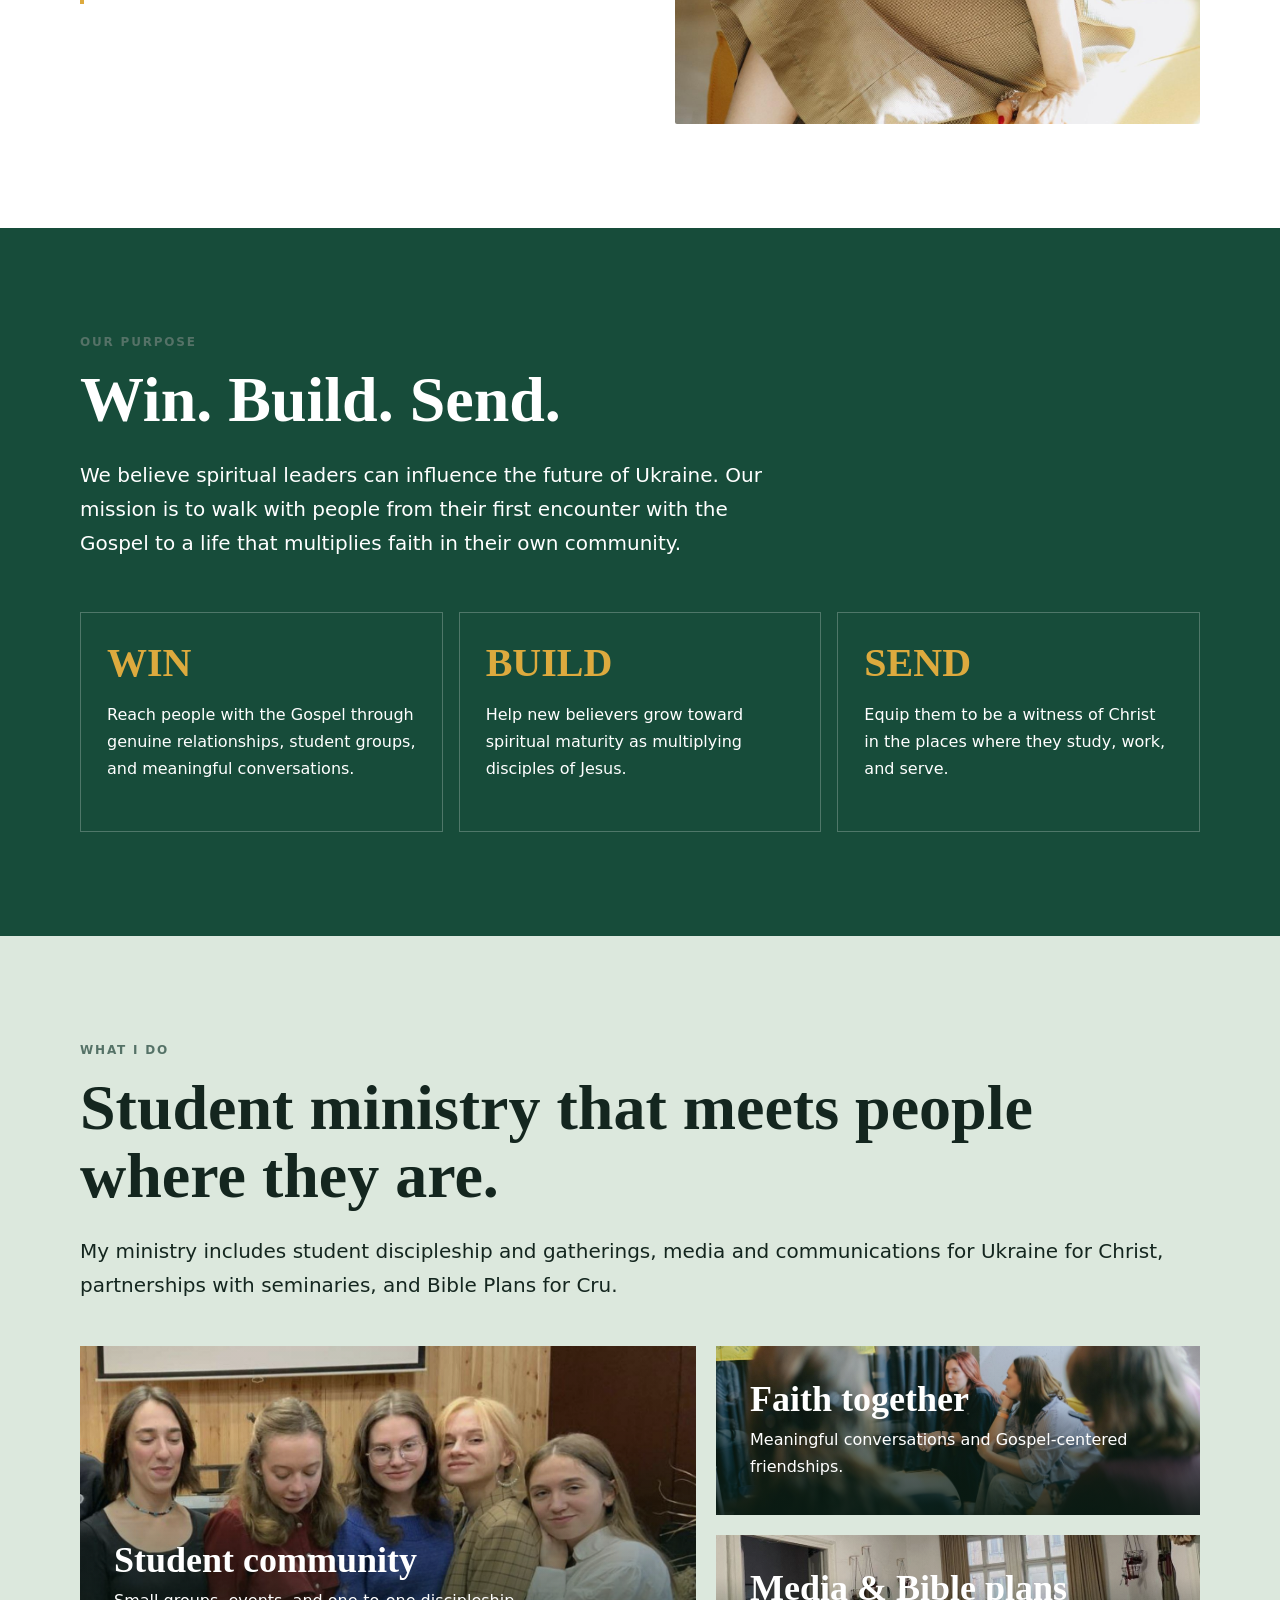
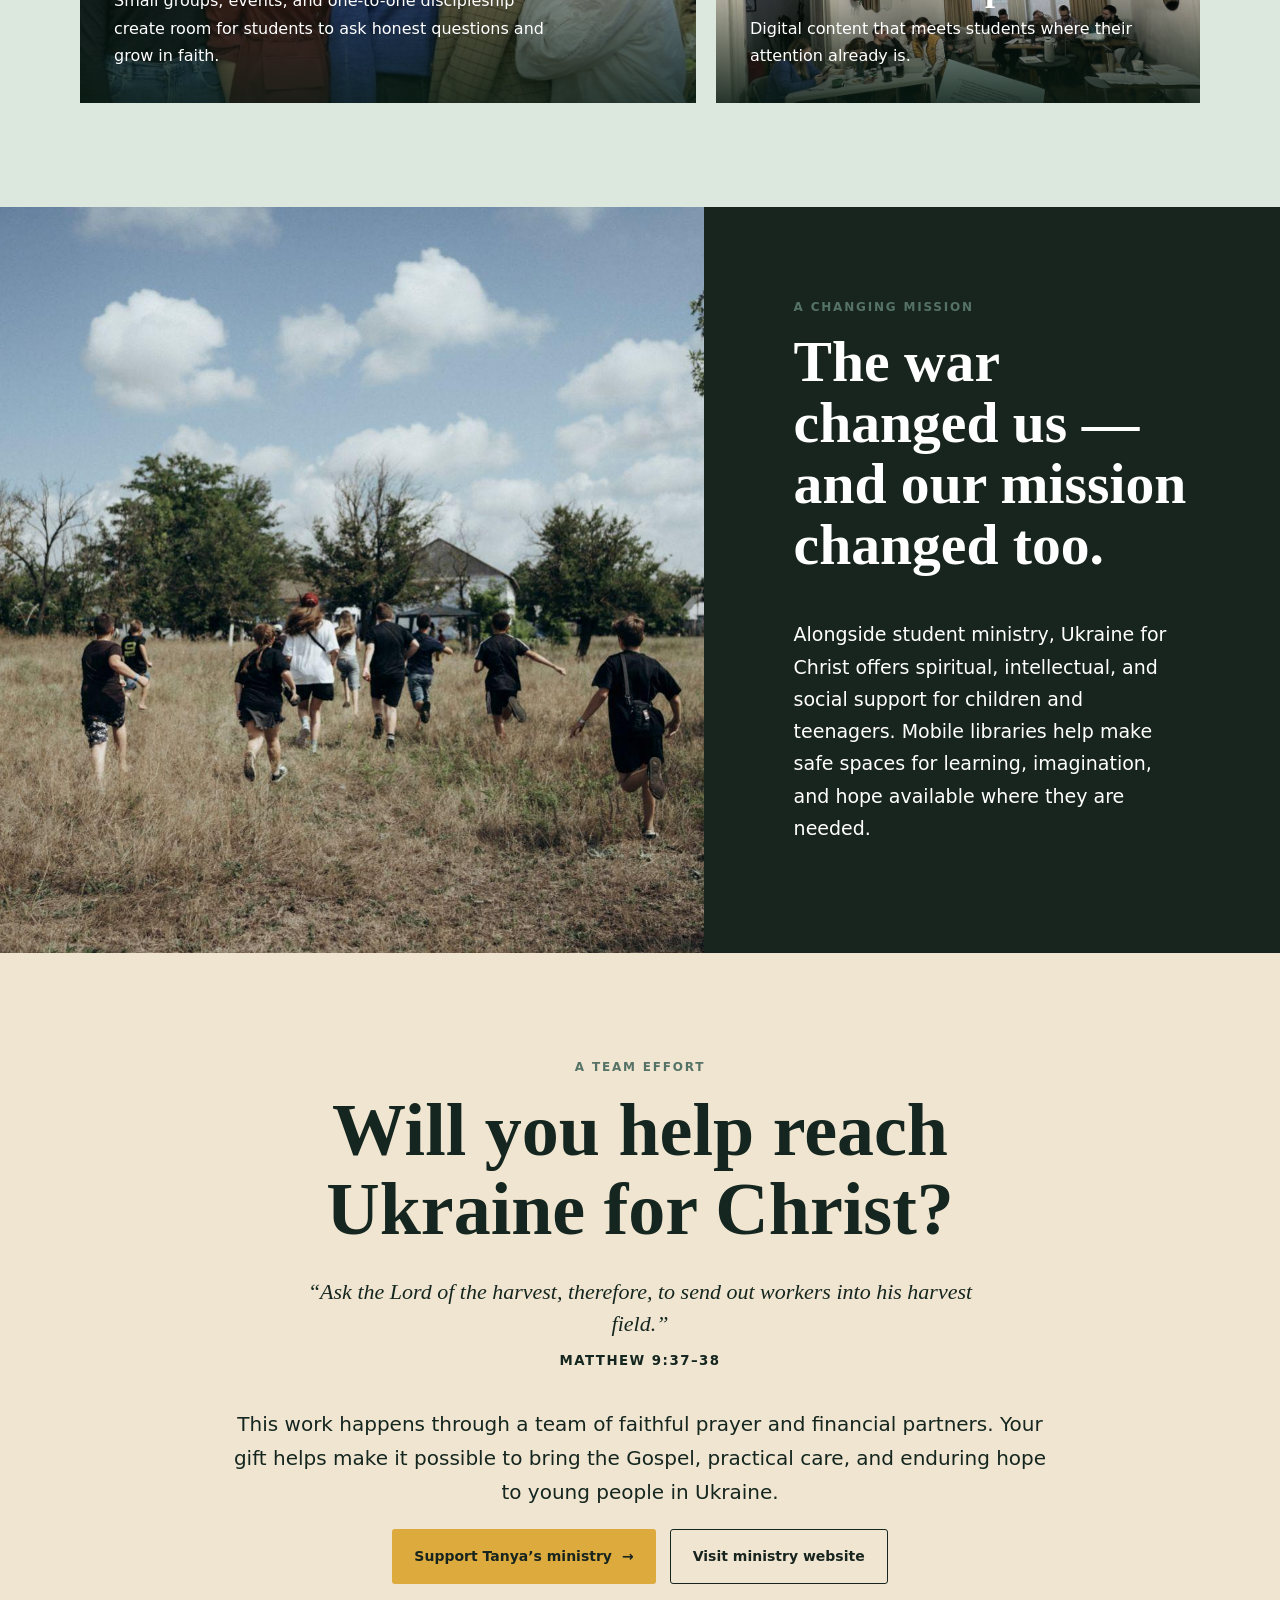
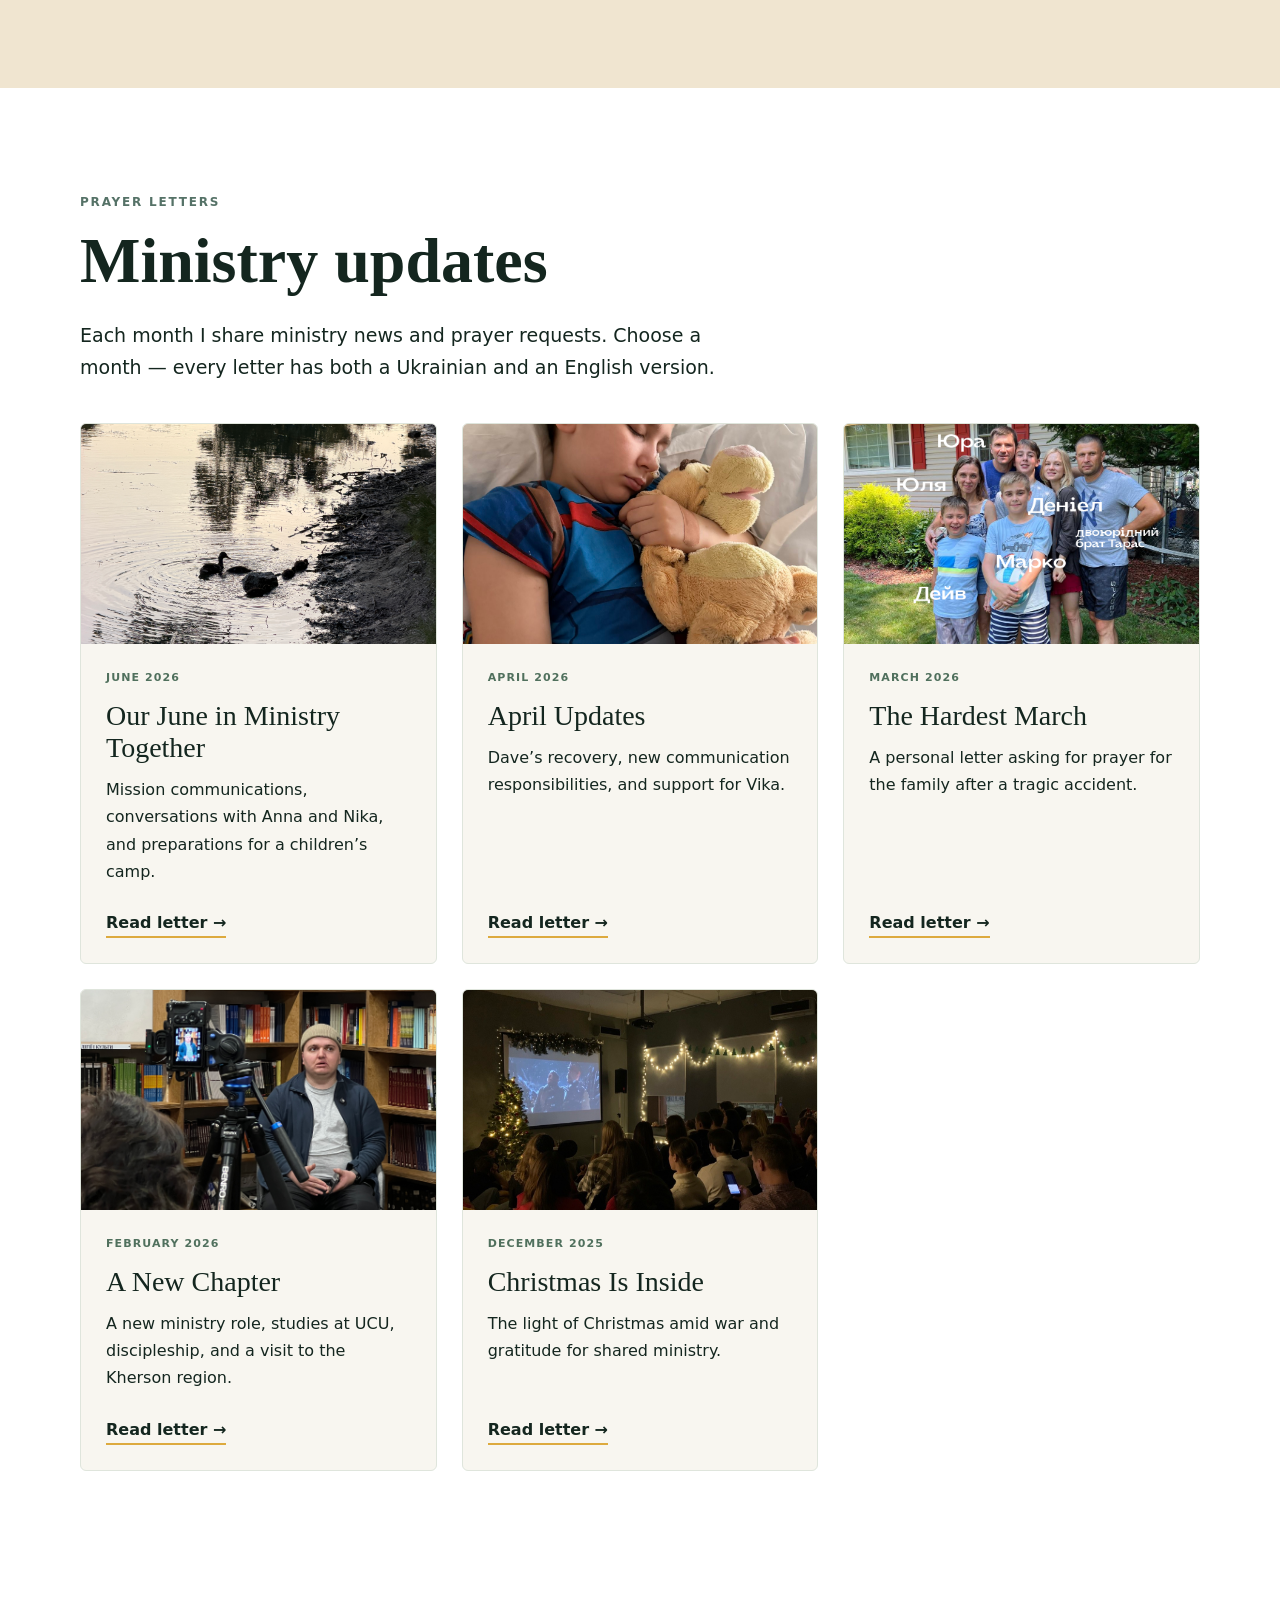
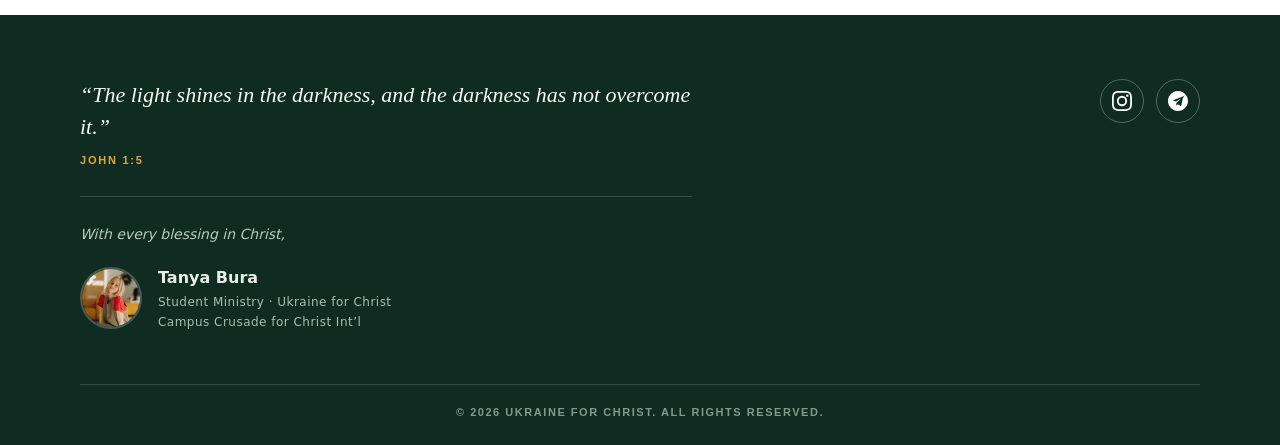
==== commit 206cc68c: "Прибрано листопадовий лист; закріплена шапка; новий футер" ====
--- a/tanya-bura-support.html
+++ b/tanya-bura-support.html
@@ -9,16 +9,16 @@
     :root { --ink:#14261f; --paper:#f8f6f0; --forest:#174c3a; --sage:#dce8dd; --gold:#ddaa3e; --warm:#f0e5d0; }
     * { box-sizing:border-box; } html { scroll-behavior:smooth; } body { margin:0; color:var(--ink); background:var(--paper); font-family:Inter, ui-sans-serif,system-ui,-apple-system,BlinkMacSystemFont,"Segoe UI",sans-serif; line-height:1.55; }
     a { color:inherit; } .wrap { width:min(1120px, calc(100% - 40px)); margin:auto; }
-    nav { position:absolute; z-index:2; inset:0 0 auto; color:white; padding:24px 0; } nav .wrap { display:flex; justify-content:space-between; align-items:center; gap:24px; } .brand { font:700 18px/1.1 Georgia,serif; letter-spacing:.02em; text-decoration:none; } nav ul { display:flex; list-style:none; gap:24px; margin:0; padding:0; font-size:13px; font-weight:700; letter-spacing:.08em; } nav a { text-decoration:none; }
-    .hero { min-height:720px; color:white; display:grid; align-items:end; position:relative; overflow:hidden; background:#173e31; } .hero:before { content:""; position:absolute; inset:0; background:linear-gradient(90deg,rgba(10,28,21,.82) 3%,rgba(10,28,21,.45) 53%,rgba(10,28,21,.12)),url('portrait.jpg') 69% 30%/cover no-repeat; transform:scale(1.02); } .hero .wrap { position:relative; padding:160px 0 90px; max-width:1120px; width:min(1120px, calc(100% - 40px)); } .eyebrow { color:var(--gold); font-size:12px; font-weight:800; letter-spacing:.16em; text-transform:uppercase; } h1,h2,h3 { font-family:Georgia,"Times New Roman",serif; line-height:1.06; margin:0; } h1 { font-size:clamp(54px,8vw,102px); max-width:760px; margin:18px 0 22px; } .hero p { font-size:clamp(18px,2vw,24px); max-width:600px; margin:0 0 34px; } .button { display:inline-flex; align-items:center; gap:10px; background:var(--gold); color:#18251f; padding:15px 22px; text-decoration:none; font-size:14px; font-weight:800; border-radius:3px; transition:.2s; } .button:hover { background:#f3c45b; transform:translateY(-2px); }
+    nav { position:sticky; top:0; z-index:20; color:white; padding:16px 0; background:rgba(16,43,33,.94); -webkit-backdrop-filter:blur(10px); backdrop-filter:blur(10px); border-bottom:1px solid rgba(255,255,255,.10); } nav .wrap { display:flex; justify-content:space-between; align-items:center; gap:24px; } .brand { font:700 18px/1.1 Georgia,serif; letter-spacing:.02em; text-decoration:none; } nav ul { display:flex; list-style:none; gap:24px; margin:0; padding:0; font-size:13px; font-weight:700; letter-spacing:.08em; } nav a { text-decoration:none; }
+    .hero { min-height:640px; color:white; display:grid; align-items:end; position:relative; overflow:hidden; background:#173e31; } .hero:before { content:""; position:absolute; inset:0; background:linear-gradient(90deg,rgba(10,28,21,.82) 3%,rgba(10,28,21,.45) 53%,rgba(10,28,21,.12)),url('portrait.jpg') 69% 30%/cover no-repeat; transform:scale(1.02); } .hero .wrap { position:relative; padding:104px 0 90px; max-width:1120px; width:min(1120px, calc(100% - 40px)); } .eyebrow { color:var(--gold); font-size:12px; font-weight:800; letter-spacing:.16em; text-transform:uppercase; } h1,h2,h3 { font-family:Georgia,"Times New Roman",serif; line-height:1.06; margin:0; } h1 { font-size:clamp(54px,8vw,102px); max-width:760px; margin:18px 0 22px; } .hero p { font-size:clamp(18px,2vw,24px); max-width:600px; margin:0 0 34px; } .button { display:inline-flex; align-items:center; gap:10px; background:var(--gold); color:#18251f; padding:15px 22px; text-decoration:none; font-size:14px; font-weight:800; border-radius:3px; transition:.2s; } .button:hover { background:#f3c45b; transform:translateY(-2px); }
     section { padding:104px 0; } .intro { background:#fff; } .two-col { display:grid; grid-template-columns:1fr 1fr; gap:70px; align-items:center; } h2 { font-size:clamp(39px,5vw,64px); margin:14px 0 24px; } .lead { font-size:20px; } .portrait { width:100%; min-height:480px; object-fit:cover; object-position:center; border-radius:2px; } .quote { border-left:4px solid var(--gold); padding:4px 0 4px 24px; margin-top:34px; font:italic 23px/1.35 Georgia,serif; }
     .vision { color:white; background:var(--forest); } .vision .intro-copy { max-width:720px; font-size:20px; margin-bottom:52px; } .cards { display:grid; grid-template-columns:repeat(3,1fr); gap:16px; } .card { border:1px solid rgba(255,255,255,.24); padding:30px 26px; min-height:220px; } .card b { display:block; color:var(--gold); font:700 40px/1 Georgia,serif; margin-bottom:18px; } .card p { margin:0; }
     .ministry { background:var(--sage); } .tiles { display:grid; grid-template-columns:1.12fr .88fr; gap:20px; margin-top:44px; } .tile { position:relative; min-height:350px; overflow:hidden; background:#274e40; color:white; padding:34px; display:flex; align-items:end; } .tile:before { content:""; position:absolute; inset:0; background:linear-gradient(0deg,rgba(8,27,19,.83),rgba(8,27,19,.05) 75%),var(--photo) center/cover; transition:transform .45s; } .tile:hover:before { transform:scale(1.04); } .tile > div { position:relative; } .tile h3 { font-size:36px; margin-bottom:8px; } .tile p { margin:0; max-width:430px; } .tile.small { min-height:165px; } .side-tiles { display:grid; gap:20px; }
     .war { padding:0; background:#18251f; color:white; } .war-grid { display:grid; grid-template-columns:1.1fr .9fr; } .war img { width:100%; height:100%; min-height:450px; object-fit:cover; } .war .copy { padding:clamp(44px,7vw,104px); display:flex; flex-direction:column; justify-content:center; } .war h2 { font-size:clamp(36px,4.5vw,62px); } .war p { font-size:19px; }
     .partner { background:var(--warm); text-align:center; } .partner .content { max-width:820px; margin:auto; } .partner h2 { font-size:clamp(46px,6vw,74px); } .partner .verse { font:italic 22px/1.45 Georgia,serif; margin:28px auto 10px; max-width:710px; } .partner small { display:block; text-transform:uppercase; font-weight:800; letter-spacing:.11em; margin-bottom:34px; } .link-row { display:flex; gap:14px; justify-content:center; flex-wrap:wrap; } .button.outline { background:transparent; border:1px solid var(--ink); }
     .letters { background:#fff; } .letters .wrap { display:grid; grid-template-columns:1fr auto; gap:48px; align-items:center; } .letters p { max-width:650px; font-size:19px; margin:0; } .letters .button { white-space:nowrap; }
-    footer { background:#102b21; color:#e8efe9; padding:46px 0; } footer .wrap { display:flex; justify-content:space-between; gap:20px; align-items:end; } footer p { margin:8px 0 0; font-size:14px; color:#b9ccc1; } footer a { color:white; }
-    @media (max-width:760px) { nav ul { display:flex; } nav li:not(:last-child) { display:none; } .hero { min-height:670px; } .hero:before { background:linear-gradient(0deg,rgba(10,28,21,.88) 0%,rgba(10,28,21,.1) 75%),url('portrait.jpg') 65% 15%/cover; } .two-col,.war-grid,.letters .wrap { grid-template-columns:1fr; gap:36px; } .two-col .portrait { min-height:360px; order:-1; } .cards,.tiles { grid-template-columns:1fr; } .side-tiles { grid-template-columns:1fr 1fr; } section { padding:70px 0; } .war .copy { padding:70px 20px; } .war img { min-height:290px; } footer .wrap { display:block; } }
+    footer { background:#102b21; color:#e8efe9; padding:64px 0 0; } footer a { color:white; } footer .foot-grid { display:grid; grid-template-columns:1.15fr .85fr; gap:56px; align-items:start; } footer .verse { font:italic 22px/1.45 Georgia,serif; color:#f4f8f4; margin:0; } footer .verse-ref { display:block; margin-top:12px; font:700 11px/1 Inter,sans-serif; letter-spacing:.16em; text-transform:uppercase; color:var(--gold); font-style:normal; } footer hr { border:0; border-top:1px solid rgba(255,255,255,.16); margin:30px 0 26px; } footer .regards { font-style:italic; font-size:14px; color:#b9ccc1; margin:0 0 18px; } footer .who { display:flex; align-items:center; gap:16px; } footer .who img { width:62px; height:62px; border-radius:50%; object-fit:cover; object-position:50% 22%; border:2px solid rgba(255,255,255,.22); } footer .who b { display:block; font-size:16px; } footer .who span { display:block; font-size:12px; color:#a8bfb2; letter-spacing:.04em; } footer .socials { display:flex; gap:12px; justify-content:flex-end; } footer .socials a { width:44px; height:44px; border:1px solid rgba(255,255,255,.28); border-radius:50%; display:flex; align-items:center; justify-content:center; transition:.2s; } footer .socials a:hover { background:var(--gold); border-color:var(--gold); color:#14261f; } footer .socials svg { width:20px; height:20px; fill:currentColor; } footer .legal { margin-top:52px; border-top:1px solid rgba(255,255,255,.14); padding:20px 0 24px; font:700 11px/1.4 Inter,sans-serif; letter-spacing:.14em; text-transform:uppercase; color:#7f9b8c; text-align:center; }
+    @media (max-width:760px) { nav ul { display:flex; } nav li:not(:last-child) { display:none; } .hero { min-height:670px; } .hero:before { background:linear-gradient(0deg,rgba(10,28,21,.88) 0%,rgba(10,28,21,.1) 75%),url('portrait.jpg') 65% 15%/cover; } .two-col,.war-grid,.letters .wrap { grid-template-columns:1fr; gap:36px; } .two-col .portrait { min-height:360px; order:-1; } .cards,.tiles { grid-template-columns:1fr; } .side-tiles { grid-template-columns:1fr 1fr; } section { padding:70px 0; } .war .copy { padding:70px 20px; } .war img { min-height:290px; } footer .foot-grid { grid-template-columns:1fr; gap:34px; } footer .socials { justify-content:flex-start; } footer .verse { font-size:19px; } }
   </style>
 <link rel="stylesheet" href="letters.css">
 </head>
@@ -38,7 +38,7 @@
     <section class="partner" id="partnership"><div class="wrap content"><div class="eyebrow">A team effort</div><h2>Will you help reach Ukraine for Christ?</h2><p class="verse">“Ask the Lord of the harvest, therefore, to send out workers into his harvest field.”</p><small>Matthew 9:37–38</small><p class="lead">This work happens through a team of faithful prayer and financial partners. Your gift helps make it possible to bring the Gospel, practical care, and enduring hope to young people in Ukraine.</p><div class="link-row"><a class="button" href="https://give.cru.org/0894319" target="_blank" rel="noopener">Support Tanya’s ministry <span aria-hidden="true">→</span></a><a class="button outline" href="https://sites.google.com/view/tb-student-ministry" target="_blank" rel="noopener">Visit ministry website</a></div></div></section>
     <section class="letters" id="newsletters"><div class="wrap" id="letters-content"></div></section>
   </main>
-  <footer><div class="wrap"><div><strong>Tanya Bura</strong><p>Student Ministry in Ukraine · Ukraine for Christ</p></div><p>Campus Crusade for Christ International</p></div></footer>
+  <footer><div class="wrap"><div class="foot-grid"><div><p class="verse">“The light shines in the darkness, and the darkness has not overcome it.”<em class="verse-ref">John 1:5</em></p><hr><p class="regards">With every blessing in Christ,</p><div class="who"><img src="portrait.jpg" alt="Tanya Bura"><div><b>Tanya Bura</b><span>Student Ministry · Ukraine for Christ</span><span>Campus Crusade for Christ Int’l</span></div></div></div><div class="socials"><a href="https://www.instagram.com/burushcka/" target="_blank" rel="noopener" aria-label="Instagram"><svg viewBox="0 0 24 24" aria-hidden="true"><path d="M12 2.163c3.204 0 3.584.012 4.85.07 3.252.148 4.771 1.691 4.919 4.919.058 1.265.069 1.645.069 4.849 0 3.205-.012 3.584-.069 4.849-.149 3.225-1.664 4.771-4.919 4.919-1.266.058-1.644.07-4.85.07-3.204 0-3.584-.012-4.849-.07-3.26-.149-4.771-1.699-4.919-4.92-.058-1.265-.07-1.644-.07-4.849 0-3.204.013-3.583.07-4.849.149-3.227 1.664-4.771 4.919-4.919 1.266-.057 1.645-.069 4.849-.069zM12 0C8.741 0 8.333.014 7.053.072 2.695.272.273 2.69.073 7.051.014 8.333 0 8.741 0 12c0 3.259.014 3.668.072 4.948.2 4.358 2.618 6.78 6.98 6.98 1.281.058 1.689.072 4.948.072 3.259 0 3.668-.014 4.948-.072 4.354-.2 6.782-2.618 6.979-6.98.059-1.28.073-1.689.073-4.948 0-3.259-.014-3.667-.072-4.947-.196-4.354-2.617-6.78-6.979-6.98C15.668.014 15.259 0 12 0zm0 5.838a6.162 6.162 0 100 12.324 6.162 6.162 0 000-12.324zM12 16a4 4 0 110-8 4 4 0 010 8zm6.406-11.845a1.44 1.44 0 100 2.881 1.44 1.44 0 000-2.881z"/></svg></a><a href="https://t.me/burushcka" target="_blank" rel="noopener" aria-label="Telegram"><svg viewBox="0 0 24 24" aria-hidden="true"><path d="M12 0C5.373 0 0 5.373 0 12s5.373 12 12 12 12-5.373 12-12S18.627 0 12 0zm5.894 8.221l-1.97 9.28c-.145.658-.537.818-1.084.508l-3-2.21-1.446 1.394c-.16.16-.294.294-.602.294l.213-3.053 5.56-5.017c.24-.213-.054-.33-.374-.117L9.704 12.56l-2.96-.924c-.643-.201-.655-.643.134-.951l11.57-4.46c.537-.201 1.006.131.83.996z"/></svg></a></div></div><div class="legal">© 2026 Ukraine for Christ. All rights reserved.</div></div></footer>
   <script>
     (() => {
       if (new URLSearchParams(location.search).get('lang') !== 'uk') return;
@@ -48,7 +48,7 @@
       document.getElementById('lang-toggle').textContent = 'EN';
       document.getElementById('lang-toggle').href = location.pathname + '?lang=en' + location.hash;
       const t = new Map([
-        ['My story','МІЙ ШЛЯХ'], ['Tanya Bura','Таня Бура'], ['Ukraine for Christ · Campus Crusade for Christ','УКРАЇНА ДЛЯ ХРИСТА · CAMPUS CRUSADE FOR CHRIST'], ['My story','МІЙ ШЛЯХ'], ['Tanya Bura','Таня Бура'], ['Ukraine for Christ · Campus Crusade for Christ','УКРАЇНА ДЛЯ ХРИСТА · CAMPUS CRUSADE FOR CHRIST'], ['MY STORY','МІЙ ШЛЯХ'], ['MINISTRY','СЛУЖІННЯ'], ['PARTNERSHIP','ПАРТНЕРСТВО'], ['PRAYER LETTERS','МОЛИТОВНІ ЛИСТИ'],
+        ['My story','МІЙ ШЛЯХ'], ['Tanya Bura','Таня Бура'], ['Ukraine for Christ · Campus Crusade for Christ','УКРАЇНА ДЛЯ ХРИСТА · CAMPUS CRUSADE FOR CHRIST'], ['My story','МІЙ ШЛЯХ'], ['Tanya Bura','Таня Бура'], ['Ukraine for Christ · Campus Crusade for Christ','УКРАЇНА ДЛЯ ХРИСТА · CAMPUS CRUSADE FOR CHRIST'], ['MY STORY','МІЙ ШЛЯХ'], ['“The light shines in the darkness, and the darkness has not overcome it.”','«Світло у темряві світить, і темрява не поглинула його.»'], ['John 1:5','Івана 1:5'], ['With every blessing in Christ,','З найкращими побажаннями у Христі,'], ['Student Ministry · Ukraine for Christ','Студентське служіння · «Україна для Христа»'], ['© 2026 Ukraine for Christ. All rights reserved.','© 2026 УКРАЇНА ДЛЯ ХРИСТА. ВСІ ПРАВА ЗАХИЩЕНІ.'], ['MINISTRY','СЛУЖІННЯ'], ['PARTNERSHIP','ПАРТНЕРСТВО'], ['PRAYER LETTERS','МОЛИТОВНІ ЛИСТИ'],
         ['UKRAINE FOR CHRIST · CAMPUS CRUSADE FOR CHRIST','УКРАЇНА ДЛЯ ХРИСТА · CAMPUS CRUSADE FOR CHRIST'],
         ['Hope for the next generation of Ukraine.','Надія для нового покоління України.'],
         ['I serve students, children, and young people with the good news of Christ — building relationships, strengthening faith, and helping communities endure.','Я служу студентам, дітям і молоді, несучи Добру Новину Христа — будую стосунки, зміцнюю віру та допомагаю громадам вистояти.'],
--- a/letters.css
+++ b/letters.css
@@ -1 +1 @@
-*{box-sizing:border-box}body{margin:0;background:#f8f6f0;color:#14261f;font-family:system-ui,-apple-system,sans-serif;line-height:1.7}a{color:inherit}button{font:inherit;cursor:pointer}a:focus-visible,button:focus-visible{outline:3px solid #ddaa3e;outline-offset:5px}[hidden]{display:none!important}.topbar{background:#174c3a;color:white;padding:18px max(20px,calc((100% - 1080px)/2));display:flex;justify-content:space-between;align-items:center;gap:20px}.topbar a{text-decoration:none}.languages{display:flex;gap:5px}.languages button{border:1px solid #ffffff66;background:transparent;color:white;padding:7px 14px;border-radius:30px}.languages button[aria-pressed=true]{background:#ddaa3e;color:#14261f;border-color:#ddaa3e}.letter-head{max-width:850px;margin:64px auto 40px;padding:0 24px}.letter-head h1{font:clamp(36px,6vw,65px)/1.12 Georgia,serif;margin:16px 0 24px}.eyebrow{font-size:12px;text-transform:uppercase;font-weight:800;letter-spacing:.15em;color:#557267}.letter-head p{font-size:19px}.story{max-width:850px;margin:0 auto 60px;padding:0 24px}.text-block{max-width:700px;margin:30px auto}.text-block p{margin:0 0 1.1em}.text-block h1,.text-block h2,.text-block h3{font:32px/1.2 Georgia,serif}.text-block a{color:#174c3a;text-decoration-thickness:2px;text-underline-offset:3px}.story figure{margin:36px auto;text-align:center}.story img{max-width:100%;max-height:780px;object-fit:contain;border-radius:6px;display:block;margin:auto}.closing{padding:35px 24px;border-top:1px solid #d5ddd7;max-width:850px;margin:auto;display:flex;justify-content:space-between;gap:20px;flex-wrap:wrap}.archive-note{font-size:13px;color:#607167}.letters .wrap{display:block!important}.letters-grid{display:grid;grid-template-columns:repeat(3,minmax(0,1fr));gap:25px;margin:40px 0}.letter-card{background:#f8f6f0;border:1px solid #dfe5dc;border-radius:6px;overflow:hidden;display:flex;flex-direction:column}.letter-card img{width:100%;height:220px;object-fit:cover;display:block}.letter-card .card-copy{padding:25px;display:flex;flex-direction:column;align-items:start;flex:1}.letter-card h3{font:28px/1.15 Georgia,serif;margin:12px 0}.letters .letter-card p{font-size:16px;margin-bottom:24px}.letter-card .read{margin-top:auto;font-weight:750;text-decoration:none;border-bottom:2px solid #ddaa3e}.letter-month{font-size:11px;font-weight:800;letter-spacing:.1em;color:#50705d;text-transform:uppercase}.letter-card .cover-link{display:block}.archive-link{display:inline-block;margin-top:15px}.letter-card:hover{border-color:#739180}.letter-card a:hover{color:#287758}@media(max-width:800px){.letters-grid{grid-template-columns:repeat(2,minmax(0,1fr))}}@media(max-width:540px){.letters-grid{grid-template-columns:1fr}.letter-head{margin-top:40px}.topbar{font-size:14px}.letter-card img{height:230px}}+*{box-sizing:border-box}body{margin:0;background:#f8f6f0;color:#14261f;font-family:system-ui,-apple-system,sans-serif;line-height:1.7}a{color:inherit}button{font:inherit;cursor:pointer}a:focus-visible,button:focus-visible{outline:3px solid #ddaa3e;outline-offset:5px}[hidden]{display:none!important}.topbar{position:sticky;top:0;z-index:20;background:#174c3a;color:white;padding:18px max(20px,calc((100% - 1080px)/2));display:flex;justify-content:space-between;align-items:center;gap:20px}.topbar a{text-decoration:none}.languages{display:flex;gap:5px}.languages button{border:1px solid #ffffff66;background:transparent;color:white;padding:7px 14px;border-radius:30px}.languages button[aria-pressed=true]{background:#ddaa3e;color:#14261f;border-color:#ddaa3e}.letter-head{max-width:850px;margin:64px auto 40px;padding:0 24px}.letter-head h1{font:clamp(36px,6vw,65px)/1.12 Georgia,serif;margin:16px 0 24px}.eyebrow{font-size:12px;text-transform:uppercase;font-weight:800;letter-spacing:.15em;color:#557267}.letter-head p{font-size:19px}.story{max-width:850px;margin:0 auto 60px;padding:0 24px}.text-block{max-width:700px;margin:30px auto}.text-block p{margin:0 0 1.1em}.text-block h1,.text-block h2,.text-block h3{font:32px/1.2 Georgia,serif}.text-block a{color:#174c3a;text-decoration-thickness:2px;text-underline-offset:3px}.story figure{margin:36px auto;text-align:center}.story img{max-width:100%;max-height:780px;object-fit:contain;border-radius:6px;display:block;margin:auto}.closing{padding:35px 24px;border-top:1px solid #d5ddd7;max-width:850px;margin:auto;display:flex;justify-content:space-between;gap:20px;flex-wrap:wrap}.archive-note{font-size:13px;color:#607167}.letters .wrap{display:block!important}.letters-grid{display:grid;grid-template-columns:repeat(3,minmax(0,1fr));gap:25px;margin:40px 0}.letter-card{background:#f8f6f0;border:1px solid #dfe5dc;border-radius:6px;overflow:hidden;display:flex;flex-direction:column}.letter-card img{width:100%;height:220px;object-fit:cover;display:block}.letter-card .card-copy{padding:25px;display:flex;flex-direction:column;align-items:start;flex:1}.letter-card h3{font:28px/1.15 Georgia,serif;margin:12px 0}.letters .letter-card p{font-size:16px;margin-bottom:24px}.letter-card .read{margin-top:auto;font-weight:750;text-decoration:none;border-bottom:2px solid #ddaa3e}.letter-month{font-size:11px;font-weight:800;letter-spacing:.1em;color:#50705d;text-transform:uppercase}.letter-card .cover-link{display:block}.archive-link{display:inline-block;margin-top:15px}.letter-card:hover{border-color:#739180}.letter-card a:hover{color:#287758}@media(max-width:800px){.letters-grid{grid-template-columns:repeat(2,minmax(0,1fr))}}@media(max-width:540px){.letters-grid{grid-template-columns:1fr}.letter-head{margin-top:40px}.topbar{font-size:14px}.letter-card img{height:230px}}
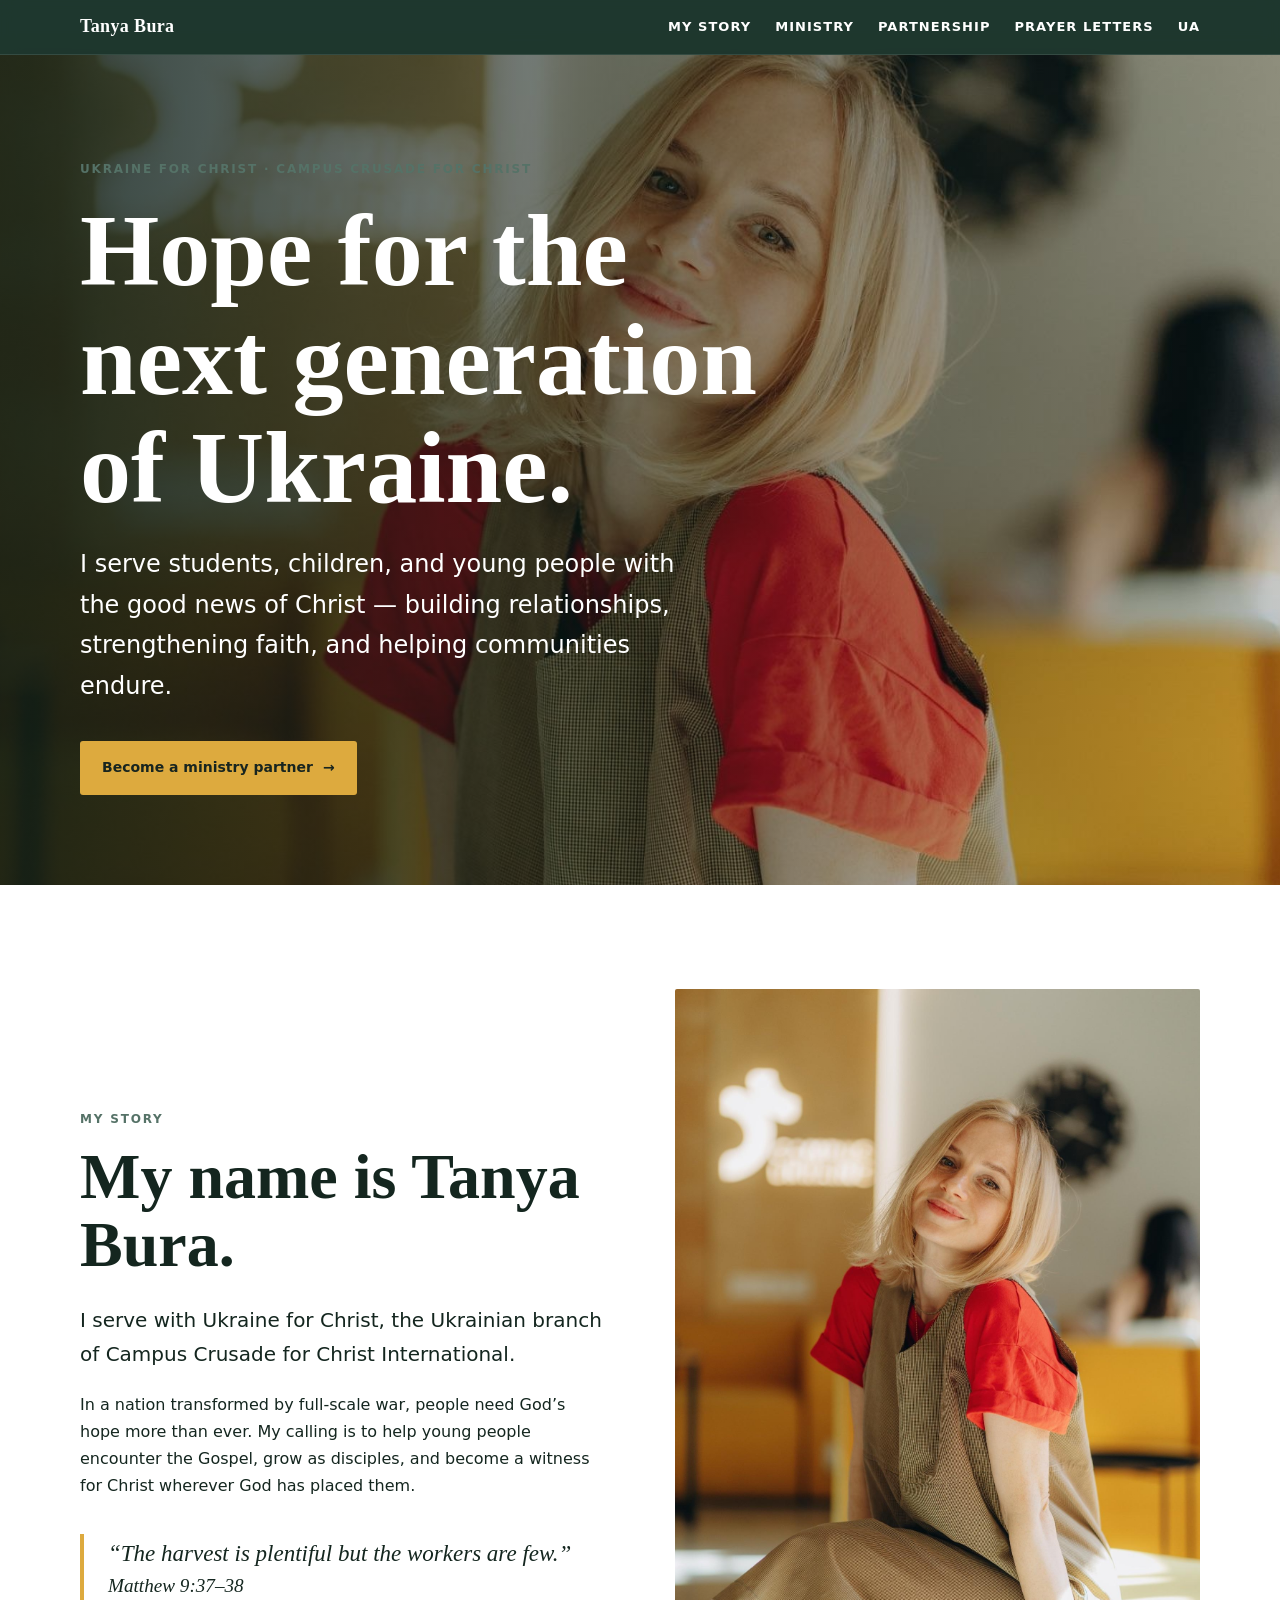
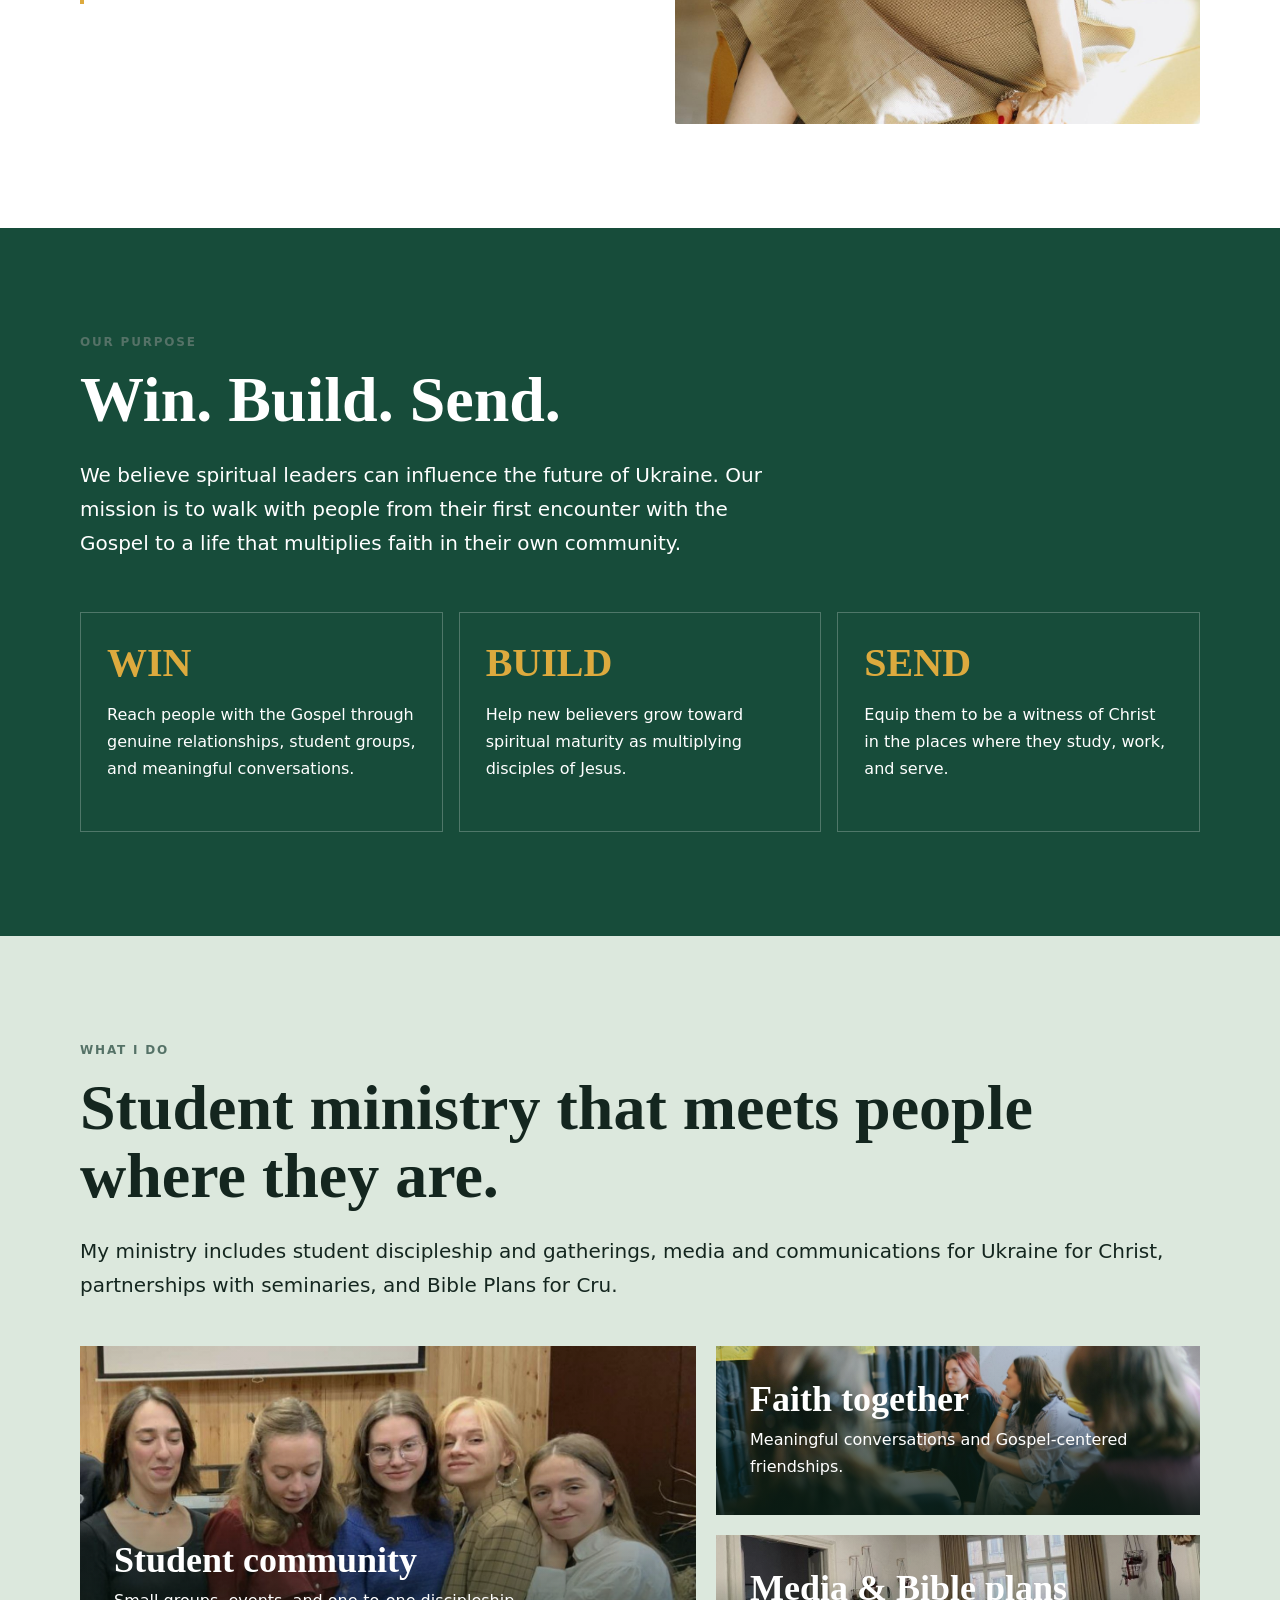
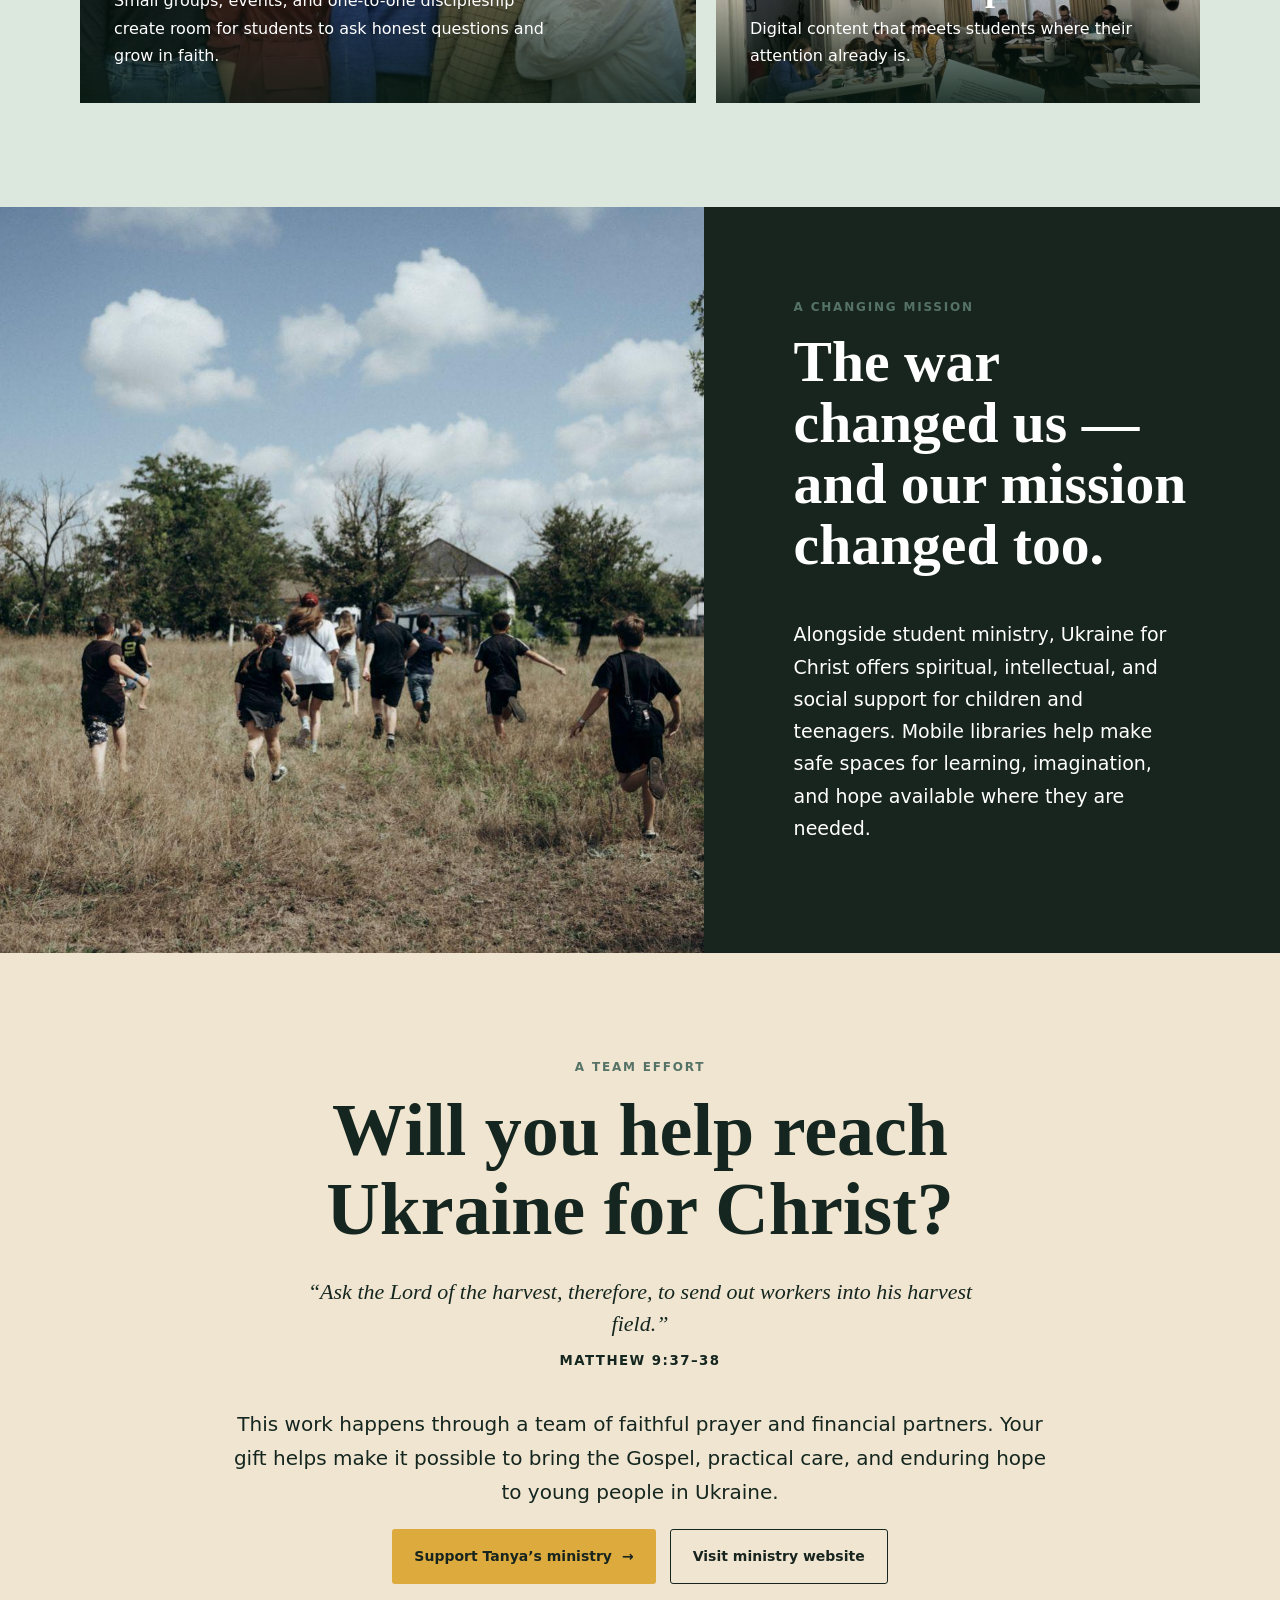
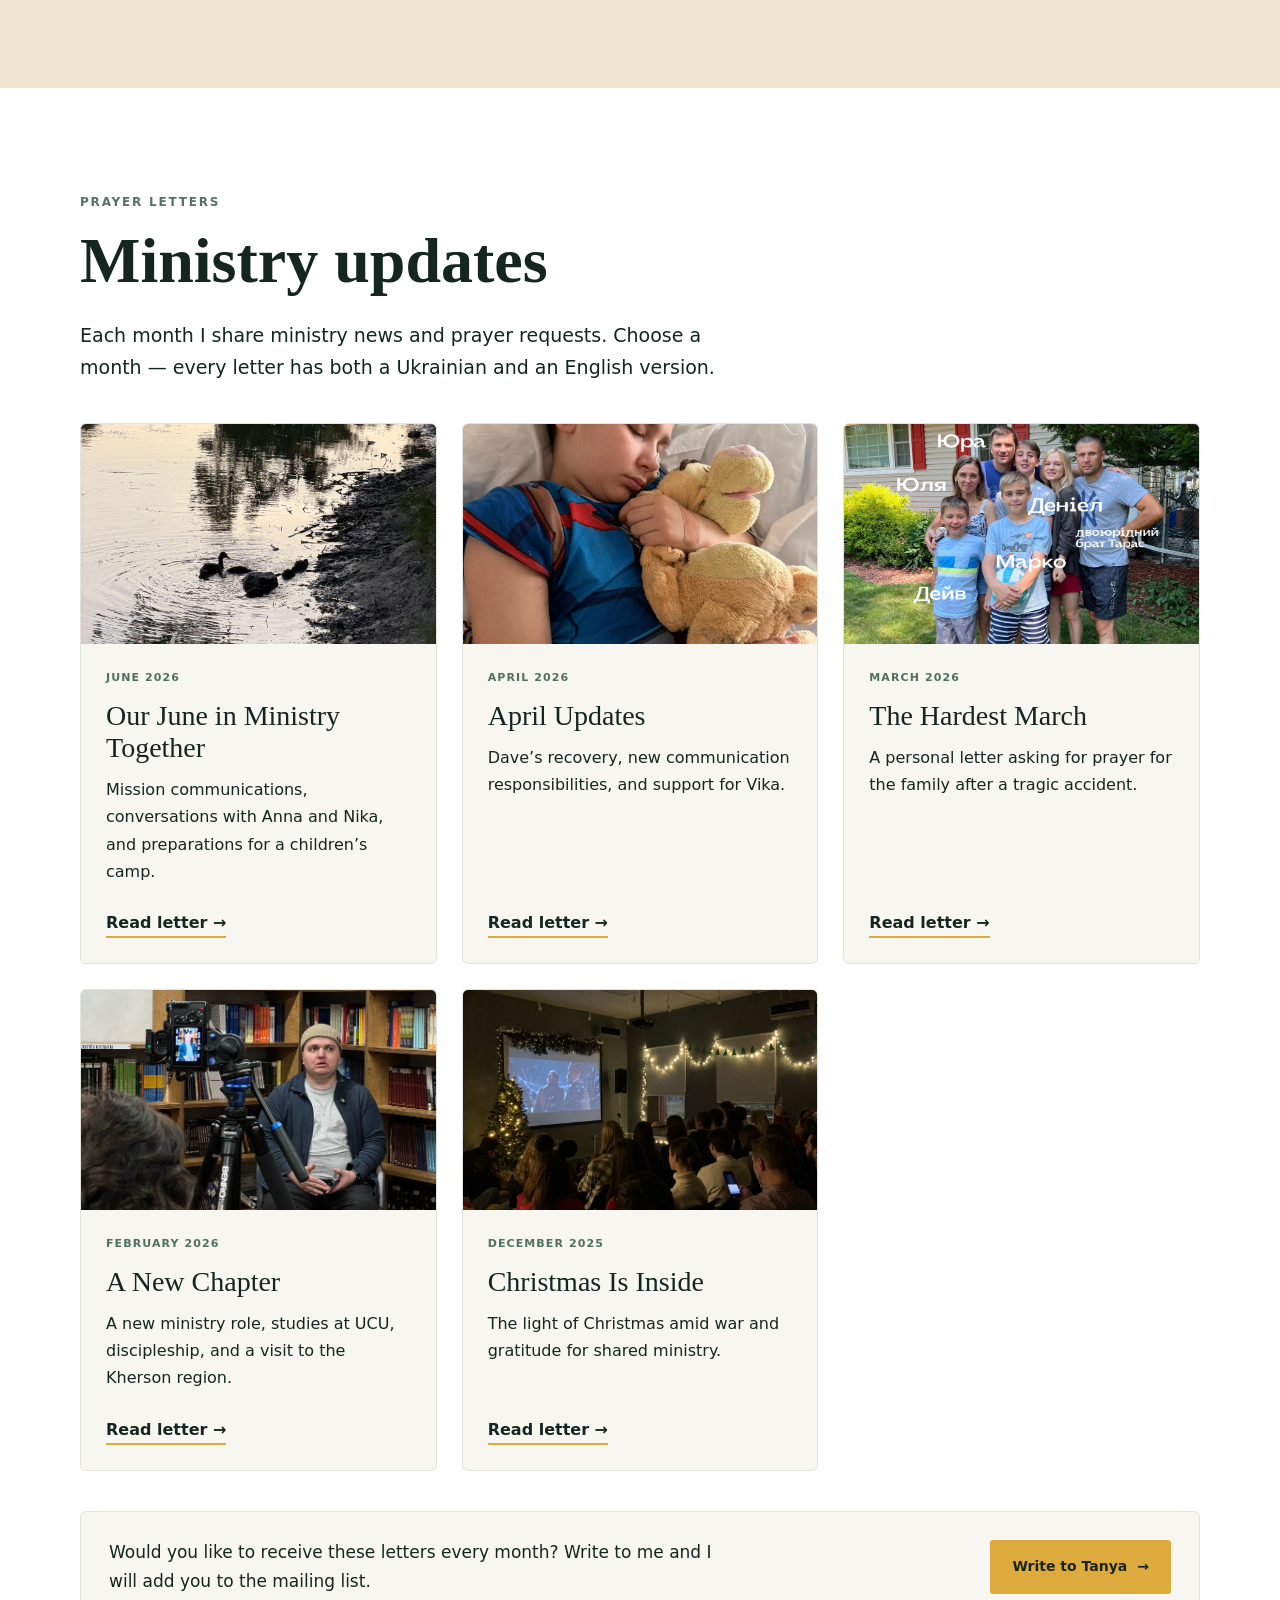
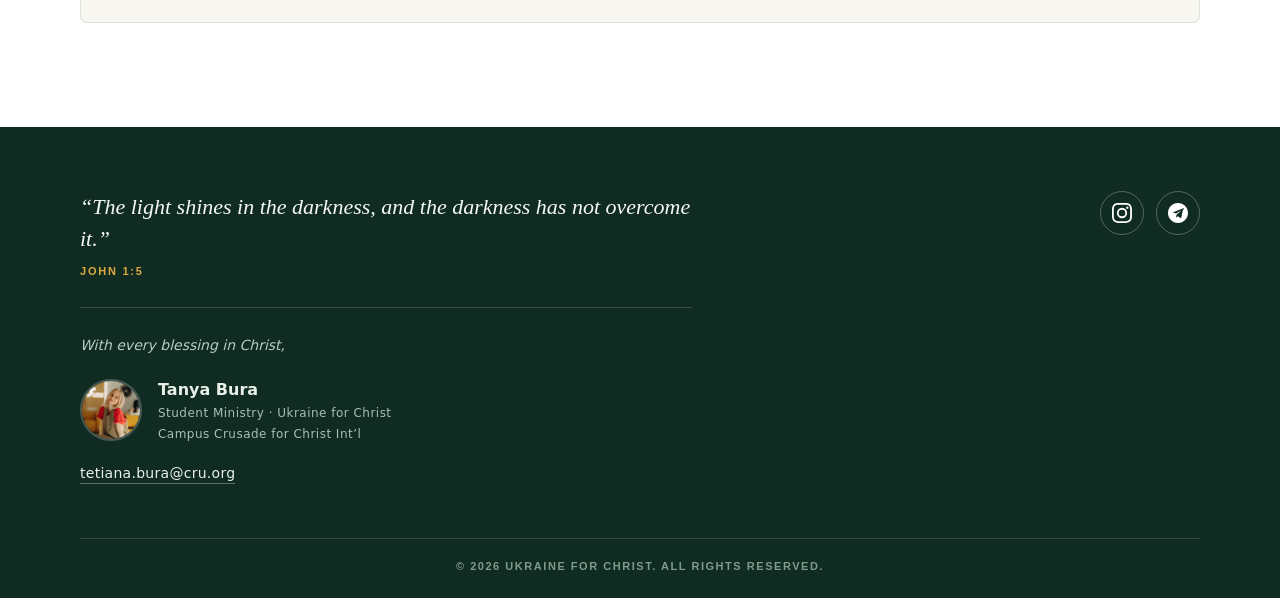
==== commit 6e593c91: "Контакти та підписка на молитовні листи" ====
--- a/tanya-bura-support.html
+++ b/tanya-bura-support.html
@@ -19,7 +19,11 @@
     .letters { background:#fff; } .letters .wrap { display:grid; grid-template-columns:1fr auto; gap:48px; align-items:center; } .letters p { max-width:650px; font-size:19px; margin:0; } .letters .button { white-space:nowrap; }
     footer { background:#102b21; color:#e8efe9; padding:64px 0 0; } footer a { color:white; } footer .foot-grid { display:grid; grid-template-columns:1.15fr .85fr; gap:56px; align-items:start; } footer .verse { font:italic 22px/1.45 Georgia,serif; color:#f4f8f4; margin:0; } footer .verse-ref { display:block; margin-top:12px; font:700 11px/1 Inter,sans-serif; letter-spacing:.16em; text-transform:uppercase; color:var(--gold); font-style:normal; } footer hr { border:0; border-top:1px solid rgba(255,255,255,.16); margin:30px 0 26px; } footer .regards { font-style:italic; font-size:14px; color:#b9ccc1; margin:0 0 18px; } footer .who { display:flex; align-items:center; gap:16px; } footer .who img { width:62px; height:62px; border-radius:50%; object-fit:cover; object-position:50% 22%; border:2px solid rgba(255,255,255,.22); } footer .who b { display:block; font-size:16px; } footer .who span { display:block; font-size:12px; color:#a8bfb2; letter-spacing:.04em; } footer .socials { display:flex; gap:12px; justify-content:flex-end; } footer .socials a { width:44px; height:44px; border:1px solid rgba(255,255,255,.28); border-radius:50%; display:flex; align-items:center; justify-content:center; transition:.2s; } footer .socials a:hover { background:var(--gold); border-color:var(--gold); color:#14261f; } footer .socials svg { width:20px; height:20px; fill:currentColor; } footer .legal { margin-top:52px; border-top:1px solid rgba(255,255,255,.14); padding:20px 0 24px; font:700 11px/1.4 Inter,sans-serif; letter-spacing:.14em; text-transform:uppercase; color:#7f9b8c; text-align:center; }
     @media (max-width:760px) { nav ul { display:flex; } nav li:not(:last-child) { display:none; } .hero { min-height:670px; } .hero:before { background:linear-gradient(0deg,rgba(10,28,21,.88) 0%,rgba(10,28,21,.1) 75%),url('portrait.jpg') 65% 15%/cover; } .two-col,.war-grid,.letters .wrap { grid-template-columns:1fr; gap:36px; } .two-col .portrait { min-height:360px; order:-1; } .cards,.tiles { grid-template-columns:1fr; } .side-tiles { grid-template-columns:1fr 1fr; } section { padding:70px 0; } .war .copy { padding:70px 20px; } .war img { min-height:290px; } footer .foot-grid { grid-template-columns:1fr; gap:34px; } footer .socials { justify-content:flex-start; } footer .verse { font-size:19px; } }
-  </style>
+  
+      footer .foot-contact{margin:18px 0 0;font-size:14px;letter-spacing:.02em}
+      footer .foot-contact a{color:#e8efe9;text-decoration:none;border-bottom:1px solid rgba(255,255,255,.32);padding-bottom:2px}
+      footer .foot-contact a:hover{color:var(--gold);border-color:var(--gold)}
+    </style>
 <link rel="stylesheet" href="letters.css">
 </head>
 <body>
@@ -38,7 +42,7 @@
     <section class="partner" id="partnership"><div class="wrap content"><div class="eyebrow">A team effort</div><h2>Will you help reach Ukraine for Christ?</h2><p class="verse">“Ask the Lord of the harvest, therefore, to send out workers into his harvest field.”</p><small>Matthew 9:37–38</small><p class="lead">This work happens through a team of faithful prayer and financial partners. Your gift helps make it possible to bring the Gospel, practical care, and enduring hope to young people in Ukraine.</p><div class="link-row"><a class="button" href="https://give.cru.org/0894319" target="_blank" rel="noopener">Support Tanya’s ministry <span aria-hidden="true">→</span></a><a class="button outline" href="https://sites.google.com/view/tb-student-ministry" target="_blank" rel="noopener">Visit ministry website</a></div></div></section>
     <section class="letters" id="newsletters"><div class="wrap" id="letters-content"></div></section>
   </main>
-  <footer><div class="wrap"><div class="foot-grid"><div><p class="verse">“The light shines in the darkness, and the darkness has not overcome it.”<em class="verse-ref">John 1:5</em></p><hr><p class="regards">With every blessing in Christ,</p><div class="who"><img src="portrait.jpg" alt="Tanya Bura"><div><b>Tanya Bura</b><span>Student Ministry · Ukraine for Christ</span><span>Campus Crusade for Christ Int’l</span></div></div></div><div class="socials"><a href="https://www.instagram.com/burushcka/" target="_blank" rel="noopener" aria-label="Instagram"><svg viewBox="0 0 24 24" aria-hidden="true"><path d="M12 2.163c3.204 0 3.584.012 4.85.07 3.252.148 4.771 1.691 4.919 4.919.058 1.265.069 1.645.069 4.849 0 3.205-.012 3.584-.069 4.849-.149 3.225-1.664 4.771-4.919 4.919-1.266.058-1.644.07-4.85.07-3.204 0-3.584-.012-4.849-.07-3.26-.149-4.771-1.699-4.919-4.92-.058-1.265-.07-1.644-.07-4.849 0-3.204.013-3.583.07-4.849.149-3.227 1.664-4.771 4.919-4.919 1.266-.057 1.645-.069 4.849-.069zM12 0C8.741 0 8.333.014 7.053.072 2.695.272.273 2.69.073 7.051.014 8.333 0 8.741 0 12c0 3.259.014 3.668.072 4.948.2 4.358 2.618 6.78 6.98 6.98 1.281.058 1.689.072 4.948.072 3.259 0 3.668-.014 4.948-.072 4.354-.2 6.782-2.618 6.979-6.98.059-1.28.073-1.689.073-4.948 0-3.259-.014-3.667-.072-4.947-.196-4.354-2.617-6.78-6.979-6.98C15.668.014 15.259 0 12 0zm0 5.838a6.162 6.162 0 100 12.324 6.162 6.162 0 000-12.324zM12 16a4 4 0 110-8 4 4 0 010 8zm6.406-11.845a1.44 1.44 0 100 2.881 1.44 1.44 0 000-2.881z"/></svg></a><a href="https://t.me/burushcka" target="_blank" rel="noopener" aria-label="Telegram"><svg viewBox="0 0 24 24" aria-hidden="true"><path d="M12 0C5.373 0 0 5.373 0 12s5.373 12 12 12 12-5.373 12-12S18.627 0 12 0zm5.894 8.221l-1.97 9.28c-.145.658-.537.818-1.084.508l-3-2.21-1.446 1.394c-.16.16-.294.294-.602.294l.213-3.053 5.56-5.017c.24-.213-.054-.33-.374-.117L9.704 12.56l-2.96-.924c-.643-.201-.655-.643.134-.951l11.57-4.46c.537-.201 1.006.131.83.996z"/></svg></a></div></div><div class="legal">© 2026 Ukraine for Christ. All rights reserved.</div></div></footer>
+  <footer><div class="wrap"><div class="foot-grid"><div><p class="verse">“The light shines in the darkness, and the darkness has not overcome it.”<em class="verse-ref">John 1:5</em></p><hr><p class="regards">With every blessing in Christ,</p><div class="who"><img src="portrait.jpg" alt="Tanya Bura"><div><b>Tanya Bura</b><span>Student Ministry · Ukraine for Christ</span><span>Campus Crusade for Christ Int’l</span></div></div><p class="foot-contact"><a href="mailto:tetiana.bura@cru.org">tetiana.bura@cru.org</a></p></div><div class="socials"><a href="https://www.instagram.com/burushcka/" target="_blank" rel="noopener" aria-label="Instagram"><svg viewBox="0 0 24 24" aria-hidden="true"><path d="M12 2.163c3.204 0 3.584.012 4.85.07 3.252.148 4.771 1.691 4.919 4.919.058 1.265.069 1.645.069 4.849 0 3.205-.012 3.584-.069 4.849-.149 3.225-1.664 4.771-4.919 4.919-1.266.058-1.644.07-4.85.07-3.204 0-3.584-.012-4.849-.07-3.26-.149-4.771-1.699-4.919-4.92-.058-1.265-.07-1.644-.07-4.849 0-3.204.013-3.583.07-4.849.149-3.227 1.664-4.771 4.919-4.919 1.266-.057 1.645-.069 4.849-.069zM12 0C8.741 0 8.333.014 7.053.072 2.695.272.273 2.69.073 7.051.014 8.333 0 8.741 0 12c0 3.259.014 3.668.072 4.948.2 4.358 2.618 6.78 6.98 6.98 1.281.058 1.689.072 4.948.072 3.259 0 3.668-.014 4.948-.072 4.354-.2 6.782-2.618 6.979-6.98.059-1.28.073-1.689.073-4.948 0-3.259-.014-3.667-.072-4.947-.196-4.354-2.617-6.78-6.979-6.98C15.668.014 15.259 0 12 0zm0 5.838a6.162 6.162 0 100 12.324 6.162 6.162 0 000-12.324zM12 16a4 4 0 110-8 4 4 0 010 8zm6.406-11.845a1.44 1.44 0 100 2.881 1.44 1.44 0 000-2.881z"/></svg></a><a href="https://t.me/burushcka" target="_blank" rel="noopener" aria-label="Telegram"><svg viewBox="0 0 24 24" aria-hidden="true"><path d="M12 0C5.373 0 0 5.373 0 12s5.373 12 12 12 12-5.373 12-12S18.627 0 12 0zm5.894 8.221l-1.97 9.28c-.145.658-.537.818-1.084.508l-3-2.21-1.446 1.394c-.16.16-.294.294-.602.294l.213-3.053 5.56-5.017c.24-.213-.054-.33-.374-.117L9.704 12.56l-2.96-.924c-.643-.201-.655-.643.134-.951l11.57-4.46c.537-.201 1.006.131.83.996z"/></svg></a></div></div><div class="legal">© 2026 Ukraine for Christ. All rights reserved.</div></div></footer>
   <script>
     (() => {
       if (new URLSearchParams(location.search).get('lang') !== 'uk') return;
--- a/letters.css
+++ b/letters.css
@@ -1 +1,4 @@
-*{box-sizing:border-box}body{margin:0;background:#f8f6f0;color:#14261f;font-family:system-ui,-apple-system,sans-serif;line-height:1.7}a{color:inherit}button{font:inherit;cursor:pointer}a:focus-visible,button:focus-visible{outline:3px solid #ddaa3e;outline-offset:5px}[hidden]{display:none!important}.topbar{position:sticky;top:0;z-index:20;background:#174c3a;color:white;padding:18px max(20px,calc((100% - 1080px)/2));display:flex;justify-content:space-between;align-items:center;gap:20px}.topbar a{text-decoration:none}.languages{display:flex;gap:5px}.languages button{border:1px solid #ffffff66;background:transparent;color:white;padding:7px 14px;border-radius:30px}.languages button[aria-pressed=true]{background:#ddaa3e;color:#14261f;border-color:#ddaa3e}.letter-head{max-width:850px;margin:64px auto 40px;padding:0 24px}.letter-head h1{font:clamp(36px,6vw,65px)/1.12 Georgia,serif;margin:16px 0 24px}.eyebrow{font-size:12px;text-transform:uppercase;font-weight:800;letter-spacing:.15em;color:#557267}.letter-head p{font-size:19px}.story{max-width:850px;margin:0 auto 60px;padding:0 24px}.text-block{max-width:700px;margin:30px auto}.text-block p{margin:0 0 1.1em}.text-block h1,.text-block h2,.text-block h3{font:32px/1.2 Georgia,serif}.text-block a{color:#174c3a;text-decoration-thickness:2px;text-underline-offset:3px}.story figure{margin:36px auto;text-align:center}.story img{max-width:100%;max-height:780px;object-fit:contain;border-radius:6px;display:block;margin:auto}.closing{padding:35px 24px;border-top:1px solid #d5ddd7;max-width:850px;margin:auto;display:flex;justify-content:space-between;gap:20px;flex-wrap:wrap}.archive-note{font-size:13px;color:#607167}.letters .wrap{display:block!important}.letters-grid{display:grid;grid-template-columns:repeat(3,minmax(0,1fr));gap:25px;margin:40px 0}.letter-card{background:#f8f6f0;border:1px solid #dfe5dc;border-radius:6px;overflow:hidden;display:flex;flex-direction:column}.letter-card img{width:100%;height:220px;object-fit:cover;display:block}.letter-card .card-copy{padding:25px;display:flex;flex-direction:column;align-items:start;flex:1}.letter-card h3{font:28px/1.15 Georgia,serif;margin:12px 0}.letters .letter-card p{font-size:16px;margin-bottom:24px}.letter-card .read{margin-top:auto;font-weight:750;text-decoration:none;border-bottom:2px solid #ddaa3e}.letter-month{font-size:11px;font-weight:800;letter-spacing:.1em;color:#50705d;text-transform:uppercase}.letter-card .cover-link{display:block}.archive-link{display:inline-block;margin-top:15px}.letter-card:hover{border-color:#739180}.letter-card a:hover{color:#287758}@media(max-width:800px){.letters-grid{grid-template-columns:repeat(2,minmax(0,1fr))}}@media(max-width:540px){.letters-grid{grid-template-columns:1fr}.letter-head{margin-top:40px}.topbar{font-size:14px}.letter-card img{height:230px}}+*{box-sizing:border-box}body{margin:0;background:#f8f6f0;color:#14261f;font-family:system-ui,-apple-system,sans-serif;line-height:1.7}a{color:inherit}button{font:inherit;cursor:pointer}a:focus-visible,button:focus-visible{outline:3px solid #ddaa3e;outline-offset:5px}[hidden]{display:none!important}.topbar{position:sticky;top:0;z-index:20;background:#174c3a;color:white;padding:18px max(20px,calc((100% - 1080px)/2));display:flex;justify-content:space-between;align-items:center;gap:20px}.topbar a{text-decoration:none}.languages{display:flex;gap:5px}.languages button{border:1px solid #ffffff66;background:transparent;color:white;padding:7px 14px;border-radius:30px}.languages button[aria-pressed=true]{background:#ddaa3e;color:#14261f;border-color:#ddaa3e}.letter-head{max-width:850px;margin:64px auto 40px;padding:0 24px}.letter-head h1{font:clamp(36px,6vw,65px)/1.12 Georgia,serif;margin:16px 0 24px}.eyebrow{font-size:12px;text-transform:uppercase;font-weight:800;letter-spacing:.15em;color:#557267}.letter-head p{font-size:19px}.story{max-width:850px;margin:0 auto 60px;padding:0 24px}.text-block{max-width:700px;margin:30px auto}.text-block p{margin:0 0 1.1em}.text-block h1,.text-block h2,.text-block h3{font:32px/1.2 Georgia,serif}.text-block a{color:#174c3a;text-decoration-thickness:2px;text-underline-offset:3px}.story figure{margin:36px auto;text-align:center}.story img{max-width:100%;max-height:780px;object-fit:contain;border-radius:6px;display:block;margin:auto}.closing{padding:35px 24px;border-top:1px solid #d5ddd7;max-width:850px;margin:auto;display:flex;justify-content:space-between;gap:20px;flex-wrap:wrap}.archive-note{font-size:13px;color:#607167}.letters .wrap{display:block!important}.letters-grid{display:grid;grid-template-columns:repeat(3,minmax(0,1fr));gap:25px;margin:40px 0}.letter-card{background:#f8f6f0;border:1px solid #dfe5dc;border-radius:6px;overflow:hidden;display:flex;flex-direction:column}.letter-card img{width:100%;height:220px;object-fit:cover;display:block}.letter-card .card-copy{padding:25px;display:flex;flex-direction:column;align-items:start;flex:1}.letter-card h3{font:28px/1.15 Georgia,serif;margin:12px 0}.letters .letter-card p{font-size:16px;margin-bottom:24px}.letter-card .read{margin-top:auto;font-weight:750;text-decoration:none;border-bottom:2px solid #ddaa3e}.letter-month{font-size:11px;font-weight:800;letter-spacing:.1em;color:#50705d;text-transform:uppercase}.letter-card .cover-link{display:block}.archive-link{display:inline-block;margin-top:15px}.letter-card:hover{border-color:#739180}.letter-card a:hover{color:#287758}@media(max-width:800px){.letters-grid{grid-template-columns:repeat(2,minmax(0,1fr))}}@media(max-width:540px){.letters-grid{grid-template-columns:1fr}.letter-head{margin-top:40px}.topbar{font-size:14px}.letter-card img{height:230px}}
+.subscribe{display:flex;flex-wrap:wrap;align-items:center;gap:20px;justify-content:space-between;margin:10px 0 0;padding:26px 28px;border:1px solid #dfe5dc;border-radius:6px;background:#f8f6f0}
+.letters .subscribe p{margin:0;max-width:620px;font-size:17px}
+@media(max-width:540px){.subscribe{padding:22px}.subscribe .button{width:100%;justify-content:center}}
